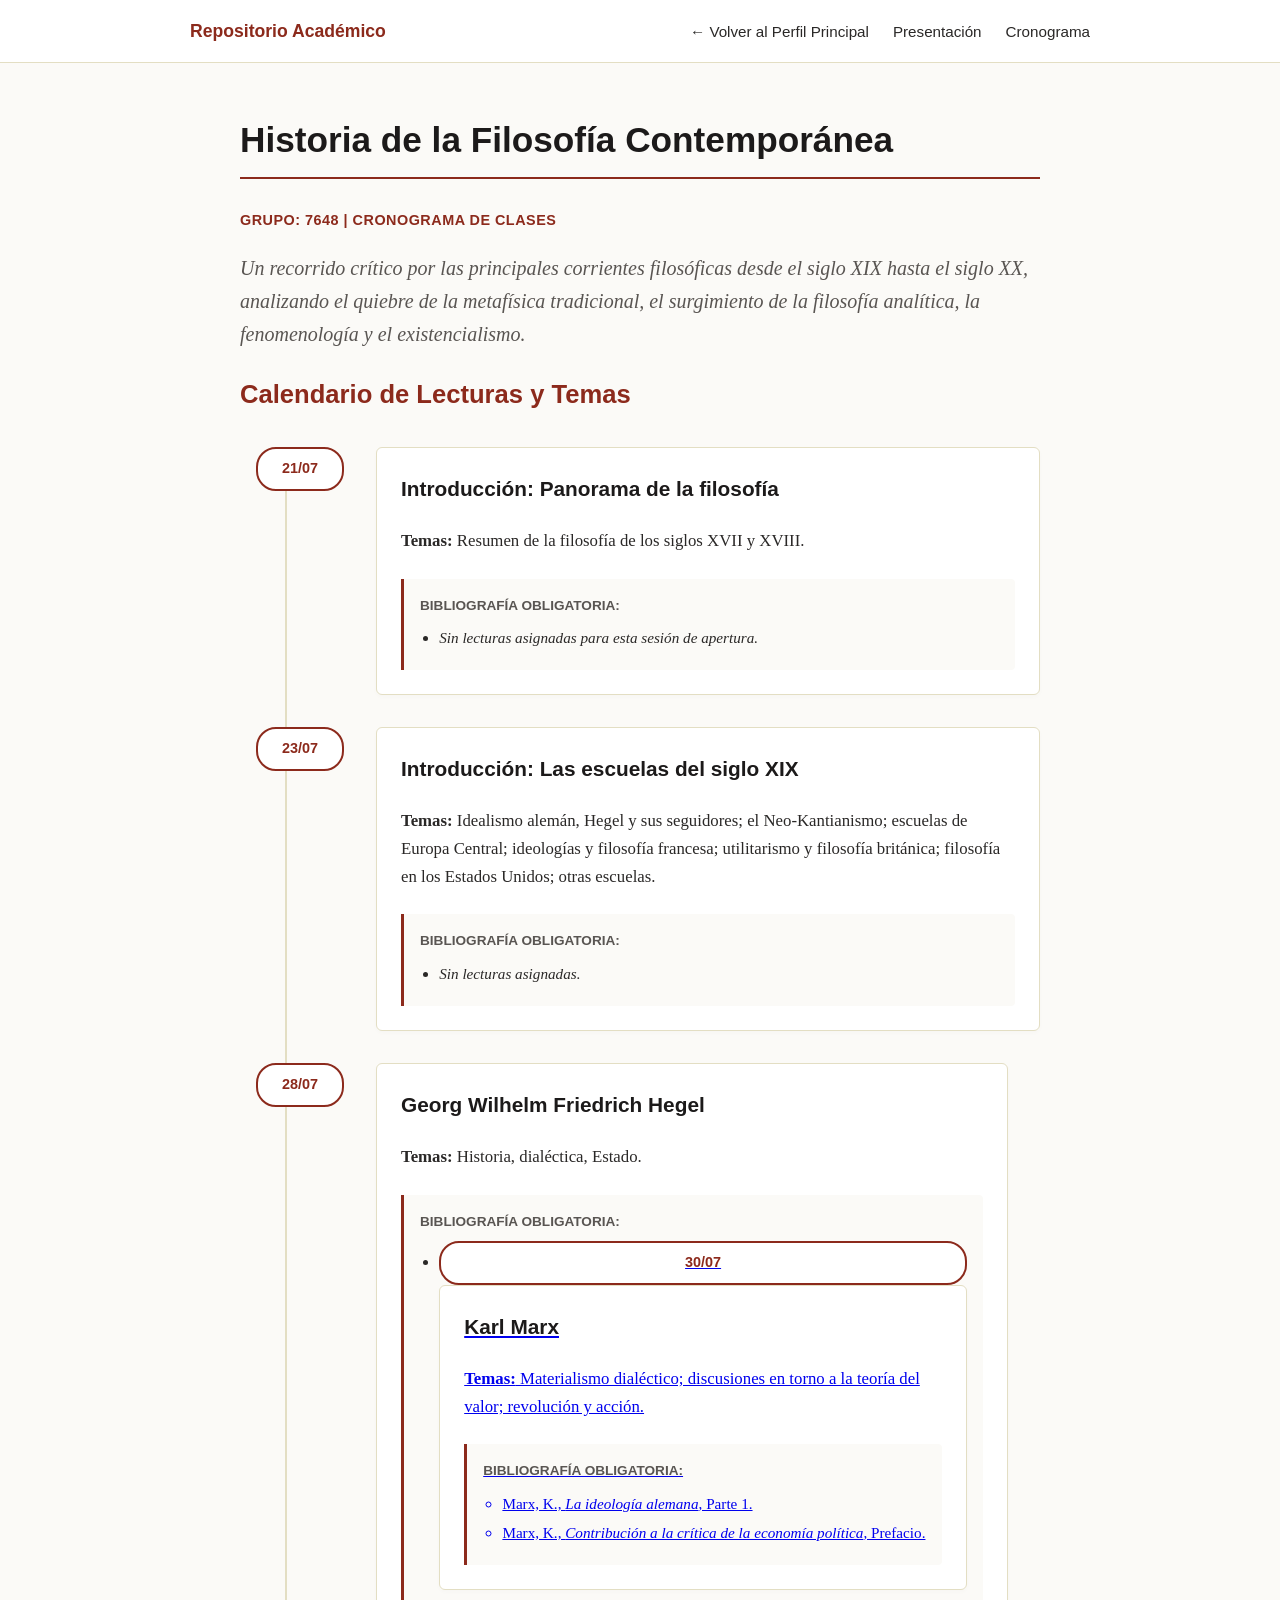
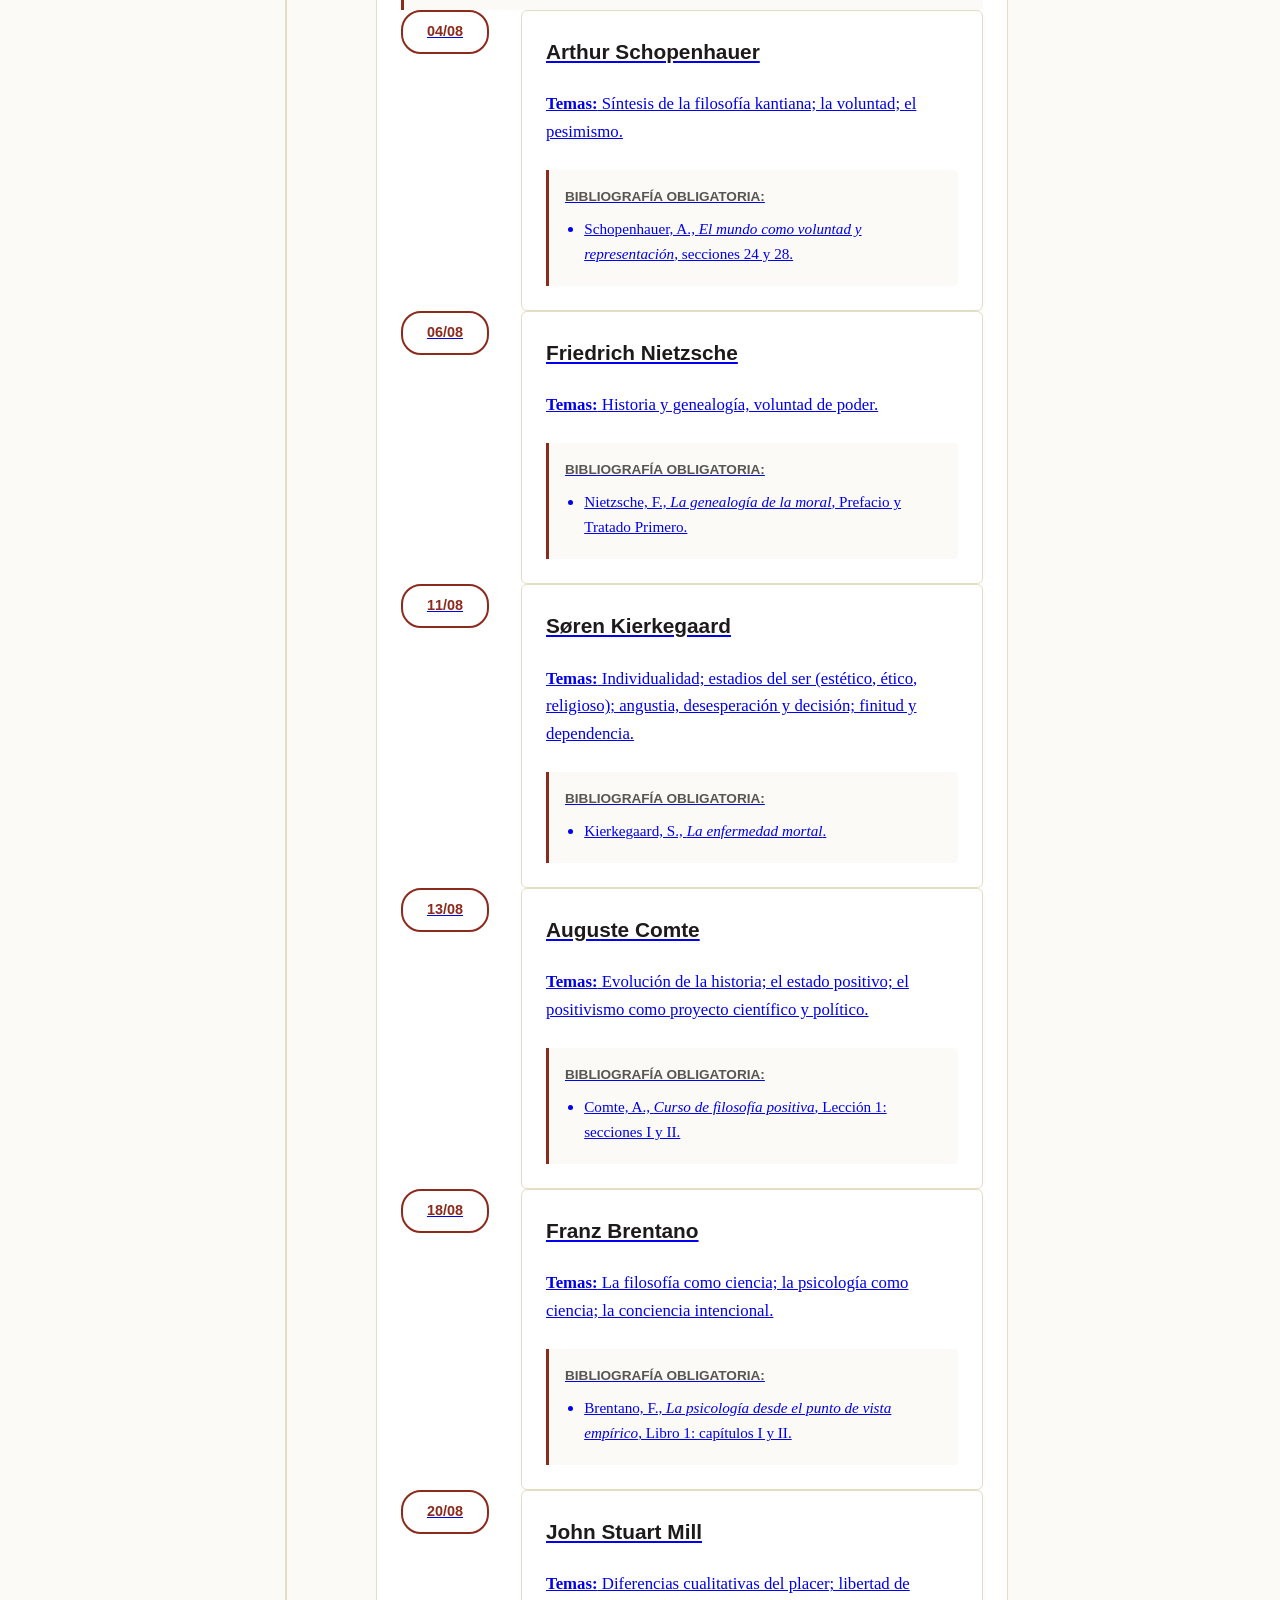
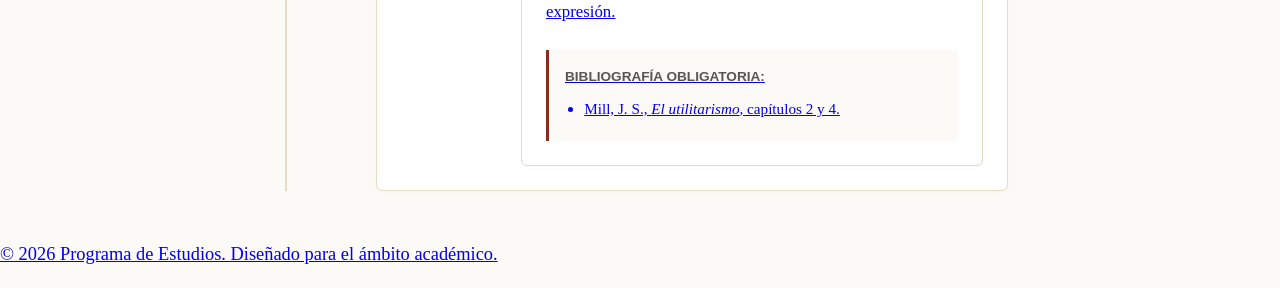
==== HFC/HFC.html @ 8bc00767 "Fix spacing in bibliography link for Hegel" ====
<!DOCTYPE html>
<html lang="es">
<head>
    <meta charset="UTF-8">
    <!-- Asegura que el diseño se adapte perfectamente a pantallas móviles y tablets -->
    <meta name="viewport" content="width=device-width, initial-scale=1.0">
    <title>Plan de Estudios: Historia de la Filosofía Contemporánea</title>
    <!-- Vinculación con nuestra hoja de estilos externa -->
    <link rel="stylesheet" href="styleHFC.css">
</head>
<body>

    <!-- Encabezado global y navegación del sitio -->
    <header>
        <nav aria-label="Navegación del Programa">
            <div class="nav-brand">Repositorio Académico</div>
            <ul class="nav-links">
                <li><a href="index.html">← Volver al Perfil Principal</a></li>
                <li><a href="#presentacion">Presentación</a></li>
                <li><a href="#cronograma">Cronograma</a></li>
            </ul>
        </nav>
    </header>

    <!-- Contenedor Principal de la Página -->
    <main>
        
        <!-- Sección de Presentación del Curso -->
        <section id="presentacion" aria-labelledby="titulo-curso">
            <h1 id="titulo-curso">Historia de la Filosofía Contemporánea</h1>
            <p class="course-code">Grupo: 7648 | Cronograma de Clases</p>
            <p class="course-description">
                Un recorrido crítico por las principales corrientes filosóficas desde el siglo XIX hasta el siglo XX, analizando el quiebre de la metafísica tradicional, el surgimiento de la filosofía analítica, la fenomenología y el existencialismo.
            </p>
        </section>

        <!-- Cronograma del Semestre con la Línea de Tiempo -->
        <section id="cronograma" aria-labelledby="titulo-cronograma">
            <h2 id="titulo-cronograma">Calendario de Lecturas y Temas</h2>
            
            <div class="syllabus-timeline">
                
                <!-- Sesión 1: 21/07 -->
                <div class="timeline-week-card">
                    <!-- 2.1) Fecha del archivo de Excel reemplazando "Week X" -->
                    <div class="week-marker">21/07</div>
                    <div class="week-content">
                        <!-- 2.2) Autores/Sesión en la cabecera de la tarjeta -->
                        <h3>Introducción: Panorama de la filosofía</h3>
                        
                        <!-- 2.3) Temas en la descripción del objetivo -->
                        <p class="week-objective">
                            <strong>Temas:</strong> Resumen de la filosofía de los siglos XVII y XVIII.
                        </p>
                        
                        <!-- 2.4) Bibliografía asociada -->
                        <div class="bibliography-box">
                            <h4>Bibliografía Obligatoria:</h4>
                            <ul>
                                <li><em>Sin lecturas asignadas para esta sesión de apertura.</em></li>
                            </ul>
                        </div>
                    </div>
                </div>

                <!-- Sesión 2: 23/07 -->
                <div class="timeline-week-card">
                    <div class="week-marker">23/07</div>
                    <div class="week-content">
                        <h3>Introducción: Las escuelas del siglo XIX</h3>
                        <p class="week-objective">
                            <strong>Temas:</strong> Idealismo alemán, Hegel y sus seguidores; el Neo-Kantianismo; escuelas de Europa Central; ideologías y filosofía francesa; utilitarismo y filosofía británica; filosofía en los Estados Unidos; otras escuelas.
                        </p>
                        <div class="bibliography-box">
                            <h4>Bibliografía Obligatoria:</h4>
                            <ul>
                                <li><em>Sin lecturas asignadas.</em></li>
                            </ul>
                        </div>
                    </div>
                </div>

                <!-- Sesión 3: 28/07 -->
                <div class="timeline-week-card">
                    <div class="week-marker">28/07</div>
                    <div class="week-content">
                        <h3>Georg Wilhelm Friedrich Hegel</h3>
                        <p class="week-objective">
                            <strong>Temas:</strong> Historia, dialéctica, Estado.
                        </p>
                        <div class="bibliography-box">
                            <h4>Bibliografía Obligatoria:</h4>
                            <ul>
                                <li><a href= "Hegel.pdf download> Hegel, G. W. F., <em>Principios de la filosofía del derecho</em>, párrafos 341-360.</a></li>
                            </ul>
                        </div>
                    </div>
                </div>

                <!-- Sesión 4: 30/07 -->
                <div class="timeline-week-card">
                    <div class="week-marker">30/07</div>
                    <div class="week-content">
                        <h3>Karl Marx</h3>
                        <p class="week-objective">
                            <strong>Temas:</strong> Materialismo dialéctico; discusiones en torno a la teoría del valor; revolución y acción.
                        </p>
                        <div class="bibliography-box">
                            <h4>Bibliografía Obligatoria:</h4>
                            <ul>
                                <li>Marx, K., <em>La ideología alemana</em>, Parte 1.</li>
                                <li>Marx, K., <em>Contribución a la crítica de la economía política</em>, Prefacio.</li>
                            </ul>
                        </div>
                    </div>
                </div>

                <!-- Sesión 5: 04/08 -->
                <div class="timeline-week-card">
                    <div class="week-marker">04/08</div>
                    <div class="week-content">
                        <h3>Arthur Schopenhauer</h3>
                        <p class="week-objective">
                            <strong>Temas:</strong> Síntesis de la filosofía kantiana; la voluntad; el pesimismo.
                        </p>
                        <div class="bibliography-box">
                            <h4>Bibliografía Obligatoria:</h4>
                            <ul>
                                <li>Schopenhauer, A., <em>El mundo como voluntad y representación</em>, secciones 24 y 28.</li>
                            </ul>
                        </div>
                    </div>
                </div>

                <!-- Sesión 6: 06/08 -->
                <div class="timeline-week-card">
                    <div class="week-marker">06/08</div>
                    <div class="week-content">
                        <h3>Friedrich Nietzsche</h3>
                        <p class="week-objective">
                            <strong>Temas:</strong> Historia y genealogía, voluntad de poder.
                        </p>
                        <div class="bibliography-box">
                            <h4>Bibliografía Obligatoria:</h4>
                            <ul>
                                <li>Nietzsche, F., <em>La genealogía de la moral</em>, Prefacio y Tratado Primero.</li>
                            </ul>
                        </div>
                    </div>
                </div>

                <!-- Sesión 7: 11/08 -->
                <div class="timeline-week-card">
                    <div class="week-marker">11/08</div>
                    <div class="week-content">
                        <h3>Søren Kierkegaard</h3>
                        <p class="week-objective">
                            <strong>Temas:</strong> Individualidad; estadios del ser (estético, ético, religioso); angustia, desesperación y decisión; finitud y dependencia.
                        </p>
                        <div class="bibliography-box">
                            <h4>Bibliografía Obligatoria:</h4>
                            <ul>
                                <li>Kierkegaard, S., <em>La enfermedad mortal</em>.</li>
                            </ul>
                        </div>
                    </div>
                </div>

                <!-- Sesión 8: 13/08 -->
                <div class="timeline-week-card">
                    <div class="week-marker">13/08</div>
                    <div class="week-content">
                        <h3>Auguste Comte</h3>
                        <p class="week-objective">
                            <strong>Temas:</strong> Evolución de la historia; el estado positivo; el positivismo como proyecto científico y político.
                        </p>
                        <div class="bibliography-box">
                            <h4>Bibliografía Obligatoria:</h4>
                            <ul>
                                <li>Comte, A., <em>Curso de filosofía positiva</em>, Lección 1: secciones I y II.</li>
                            </ul>
                        </div>
                    </div>
                </div>

                <!-- Sesión 9: 18/08 -->
                <div class="timeline-week-card">
                    <div class="week-marker">18/08</div>
                    <div class="week-content">
                        <h3>Franz Brentano</h3>
                        <p class="week-objective">
                            <strong>Temas:</strong> La filosofía como ciencia; la psicología como ciencia; la conciencia intencional.
                        </p>
                        <div class="bibliography-box">
                            <h4>Bibliografía Obligatoria:</h4>
                            <ul>
                                <li>Brentano, F., <em>La psicología desde el punto de vista empírico</em>, Libro 1: capítulos I y II.</li>
                            </ul>
                        </div>
                    </div>
                </div>

                <!-- Sesión 10: 20/08 -->
                <div class="timeline-week-card">
                    <div class="week-marker">20/08</div>
                    <div class="week-content">
                        <h3>John Stuart Mill</h3>
                        <p class="week-objective">
                            <strong>Temas:</strong> Diferencias cualitativas del placer; libertad de expresión.
                        </p>
                        <div class="bibliography-box">
                            <h4>Bibliografía Obligatoria:</h4>
                            <ul>
                                <li>Mill, J. S., <em>El utilitarismo</em>, capítulos 2 y 4.</li>
                            </ul>
                        </div>
                    </div>
                </div>

            </div>
        </section>
    </main>

    <!-- Pie de página con propiedad intelectual -->
    <footer>
        <p>&copy; 2026 Programa de Estudios. Diseñado para el ámbito académico.</p>
    </footer>

</body>
</html>
---- HFC/styleHFC.css ----
/* ==========================================================================
   1. Variables Globales y Diseño de Lectura
   ========================================================================== */
:root {
    --font-serif: 'Crimson Text', 'Georgia', serif; /* Ideal para prosa académica */
    --font-sans: 'Inter', 'Helvetica Neue', sans-serif; /* Para menús e interfaces */
    --color-fondo: #fbfaf7;      /* Crema suave que reduce el cansancio ocular */
    --color-texto: #2a2827;      /* Carbón oscuro con excelente legibilidad */
    --color-acento: #8c2a1c;     /* Rojo académico para títulos y fechas */
    --color-borde: #e3dec3;      /* Tono pergamino para separar bloques */
    --color-bloque: #ffffff;     /* Blanco puro para tarjetas individuales */
    --line-height: 1.65;
}

body {
    background-color: var(--color-fondo);
    color: var(--color-texto);
    font-family: var(--font-serif);
    font-size: 1.15rem;
    line-height: var(--line-height);
    margin: 0;
    padding: 0;
}

/* ==========================================================================
   2. Sistema de Navegación Estructural
   ========================================================================== */
header {
    background-color: #ffffff;
    border-bottom: 1px solid var(--color-borde);
    position: sticky;
    top: 0;
    z-index: 100;
}

nav {
    display: flex;
    justify-content: space-between;
    align-items: center;
    max-width: 900px;
    margin: 0 auto;
    padding: 1rem 2rem;
    font-family: var(--font-sans);
}

.nav-brand {
    font-weight: 700;
    color: var(--color-acento);
    font-size: 1.1rem;
}

.nav-links {
    display: flex;
    list-style: none;
    margin: 0;
    padding: 0;
    gap: 1.5rem;
}

.nav-links a {
    color: var(--color-texto);
    text-decoration: none;
    font-size: 0.95rem;
}

.nav-links a:hover {
    color: var(--color-acento);
}

/* ==========================================================================
   3. Estructuración del Contenido Escrito
   ========================================================================== */
main {
    max-width: 800px; /* Limita el ancho para que la lectura sea cómoda */
    margin: 3rem auto;
    padding: 0 2rem;
}

h1, h2, h3, h4 {
    font-family: var(--font-sans);
    color: #1c1a1a;
}

h1 { font-size: 2.2rem; border-bottom: 2px solid var(--color-acento); padding-bottom: 0.5rem; }
h2 { font-size: 1.6rem; color: var(--color-acento); margin-bottom: 2rem; }

.course-code {
    font-family: var(--font-sans);
    font-size: 0.9rem;
    color: var(--color-acento);
    text-transform: uppercase;
    font-weight: bold;
    letter-spacing: 0.5px;
}

.course-description {
    font-size: 1.25rem;
    font-style: italic;
    color: #595552;
}

/* ==========================================================================
   4. La Línea de Tiempo (Timeline)
   ========================================================================== */
.syllabus-timeline {
    display: flex;
    flex-direction: column;
    gap: 2rem;
    position: relative;
    padding-left: 1rem;
}

/* Línea vertical decorativa de fondo */
.syllabus-timeline::before {
    content: '';
    position: absolute;
    left: 45px;
    top: 0;
    bottom: 0;
    width: 2px;
    background-color: var(--color-borde);
    z-index: 1;
}

/* Tarjeta individual de sesión */
.timeline-week-card {
    display: flex;
    gap: 2rem;
    position: relative;
    z-index: 2;
}

/* Marcador visual con la Fecha (2.1) */
.week-marker {
    font-family: var(--font-sans);
    font-size: 0.9rem;
    font-weight: 700;
    background-color: #ffffff;
    color: var(--color-acento);
    border: 2px solid var(--color-acento);
    border-radius: 20px;
    padding: 0.5rem 0.75rem;
    min-width: 60px;
    text-align: center;
    height: fit-content;
}

/* Bloque contenedor del contenido principal (2.2 y 2.3) */
.week-content {
    background-color: var(--color-bloque);
    border: 1px solid var(--color-borde);
    border-radius: 6px;
    padding: 1.5rem;
    flex-grow: 1;
    box-shadow: 0 2px 5px rgba(0,0,0,0.02);
}

.week-content h3 {
    margin-top: 0;
    font-size: 1.3rem;
}

.week-objective {
    font-size: 1.05rem;
    margin-bottom: 1.5rem;
}

/* Caja contenedora de la Bibliografía (2.4) */
.bibliography-box {
    background-color: var(--color-fondo);
    border-left: 3px solid var(--color-acento);
    padding: 1rem;
    border-radius: 0 4px 4px 0;
}

.bibliography-box h4 {
    font-size: 0.85rem;
    text-transform: uppercase;
    margin: 0 0 0.5rem 0;
    color: #595552;
}

.bibliography-box ul {
    margin: 0;
    padding-left: 1.2rem;
    font-size: 0.95rem;
}

.bibliography-box li {
    margin-bottom: 0.25rem;
}

/* ==========================================================================
   5. Optimización para Móviles
   ========================================================================== */
@media (max-width: 600px) {
    .syllabus-timeline::before {
        display: none; /* Elimina la línea vertical en pantallas pequeñas para evitar amontonamiento */
    }
    .timeline-week-card {
        flex-direction: column;
        gap: 0.5rem;
    }
    .week-marker {
        align-self: flex-start;
    }
}
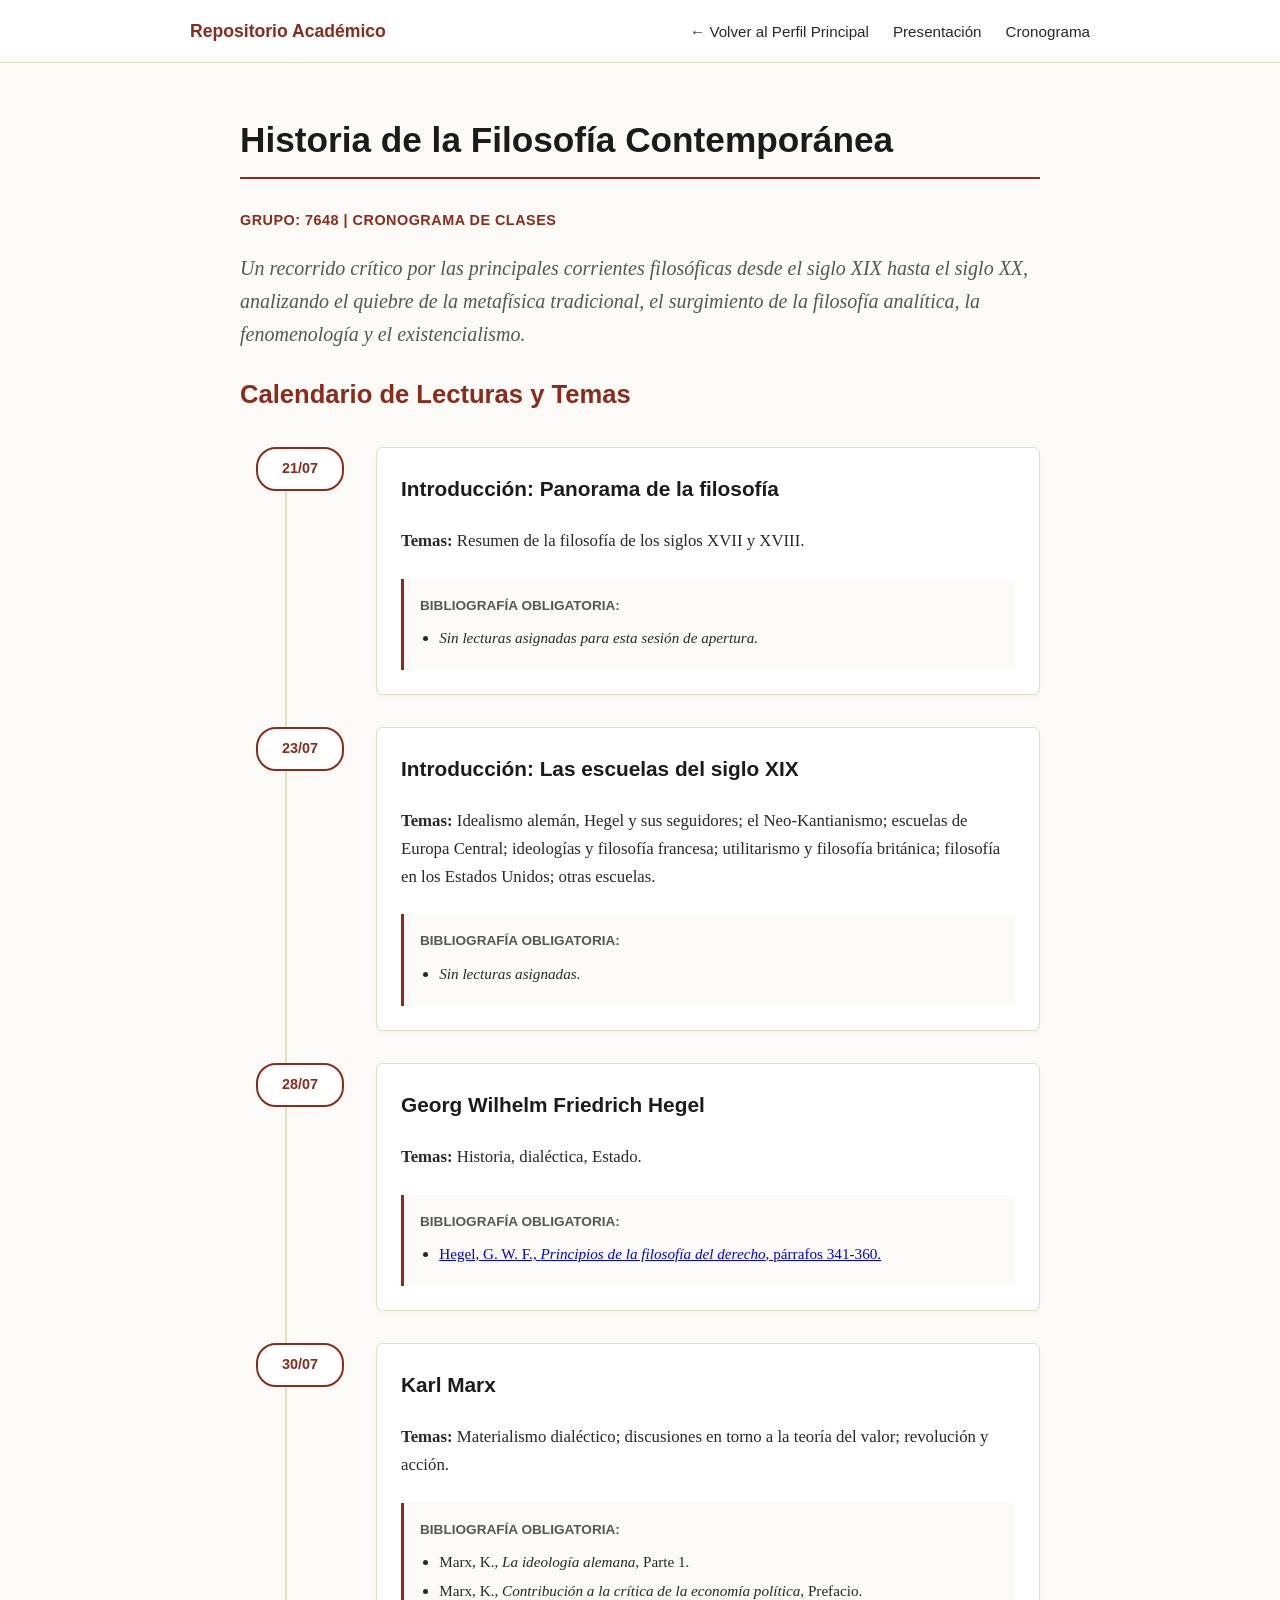
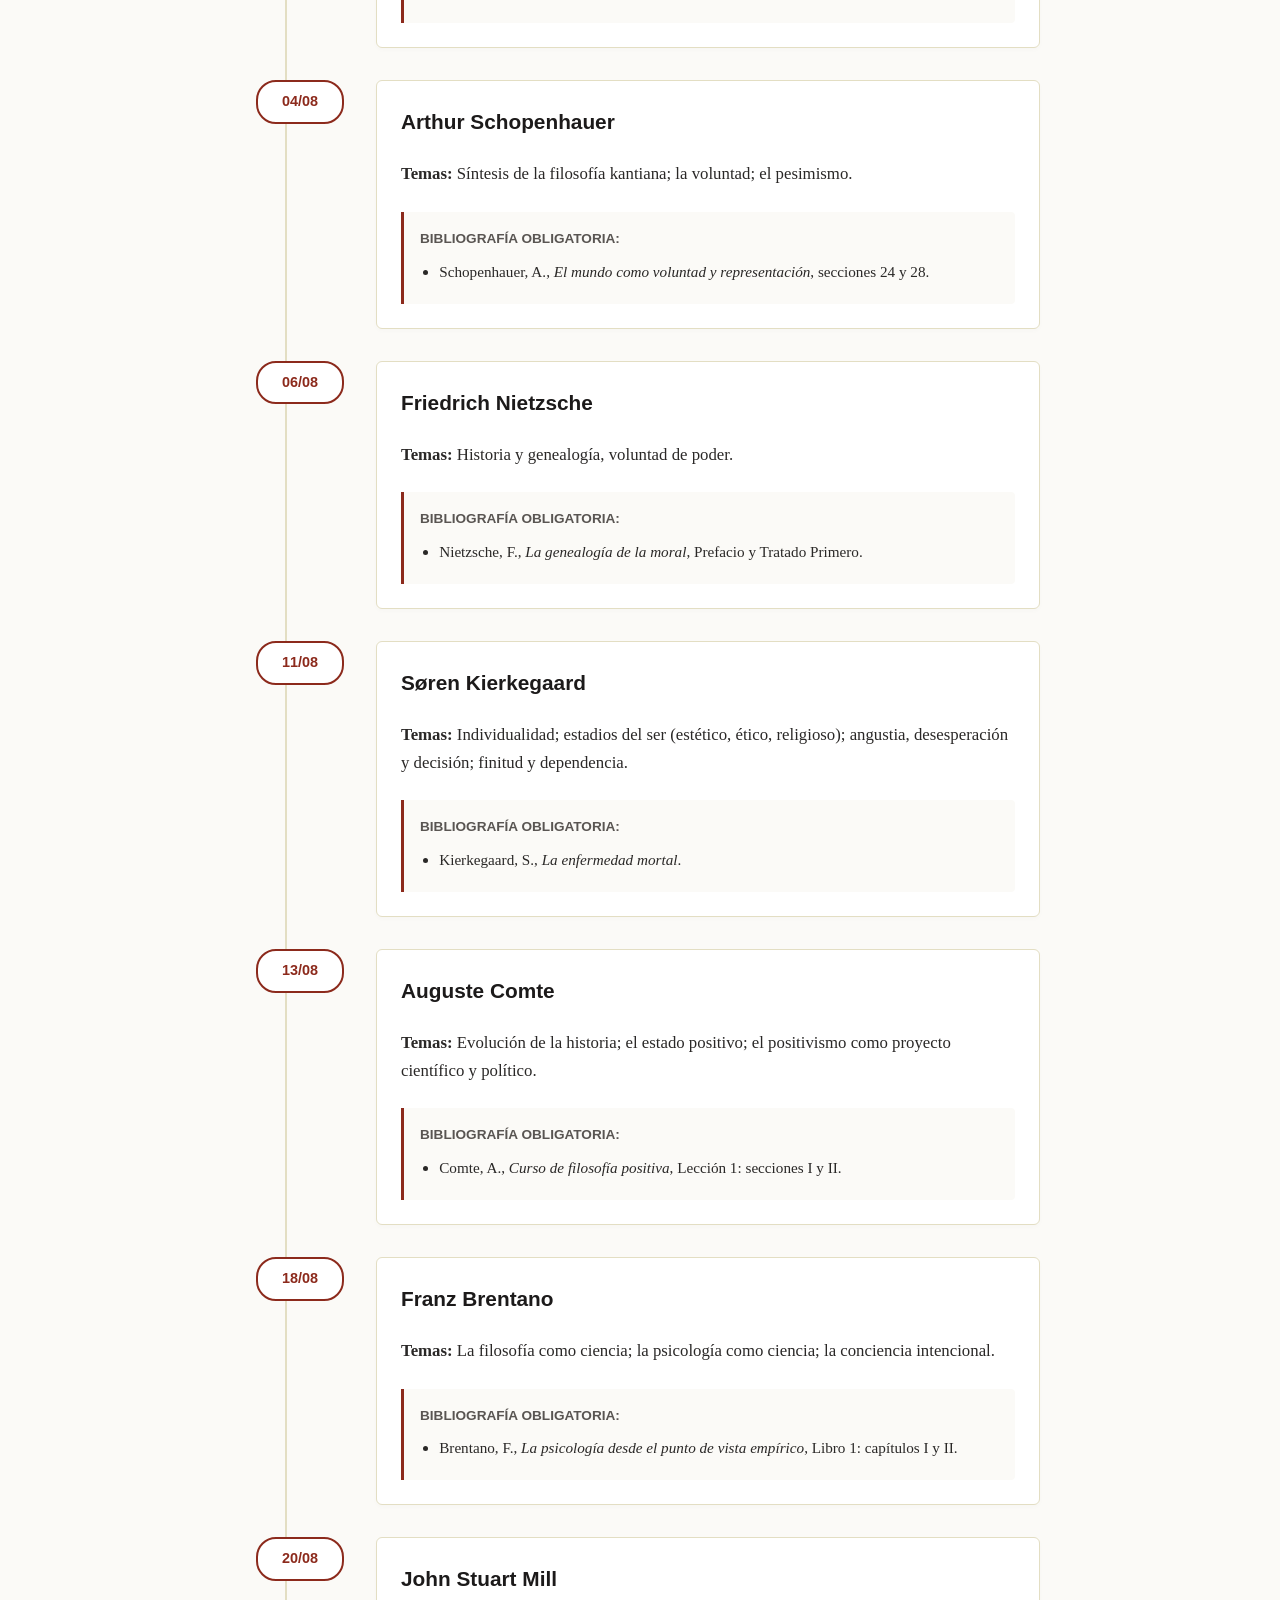
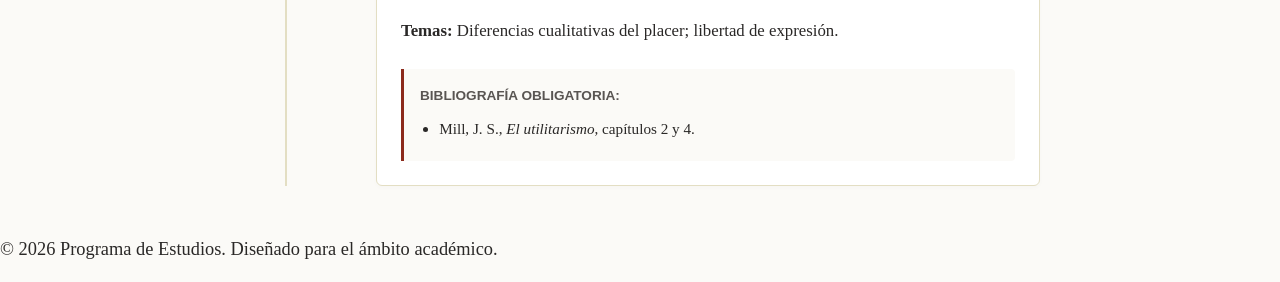
==== commit 938b225a: "Fix link formatting in bibliography section" ====
--- a/HFC/HFC.html
+++ b/HFC/HFC.html
@@ -90,8 +90,8 @@
                         </p>
                         <div class="bibliography-box">
                             <h4>Bibliografía Obligatoria:</h4>
-                            <ul>
-                                <li><a href= "Hegel.pdf download> Hegel, G. W. F., <em>Principios de la filosofía del derecho</em>, párrafos 341-360.</a></li>
+                            <ul> 
+                                <li><a href= "Hegel.pdf" download> Hegel, G. W. F., <em>Principios de la filosofía del derecho</em>, párrafos 341-360.</a></li>
                             </ul>
                         </div>
                     </div>
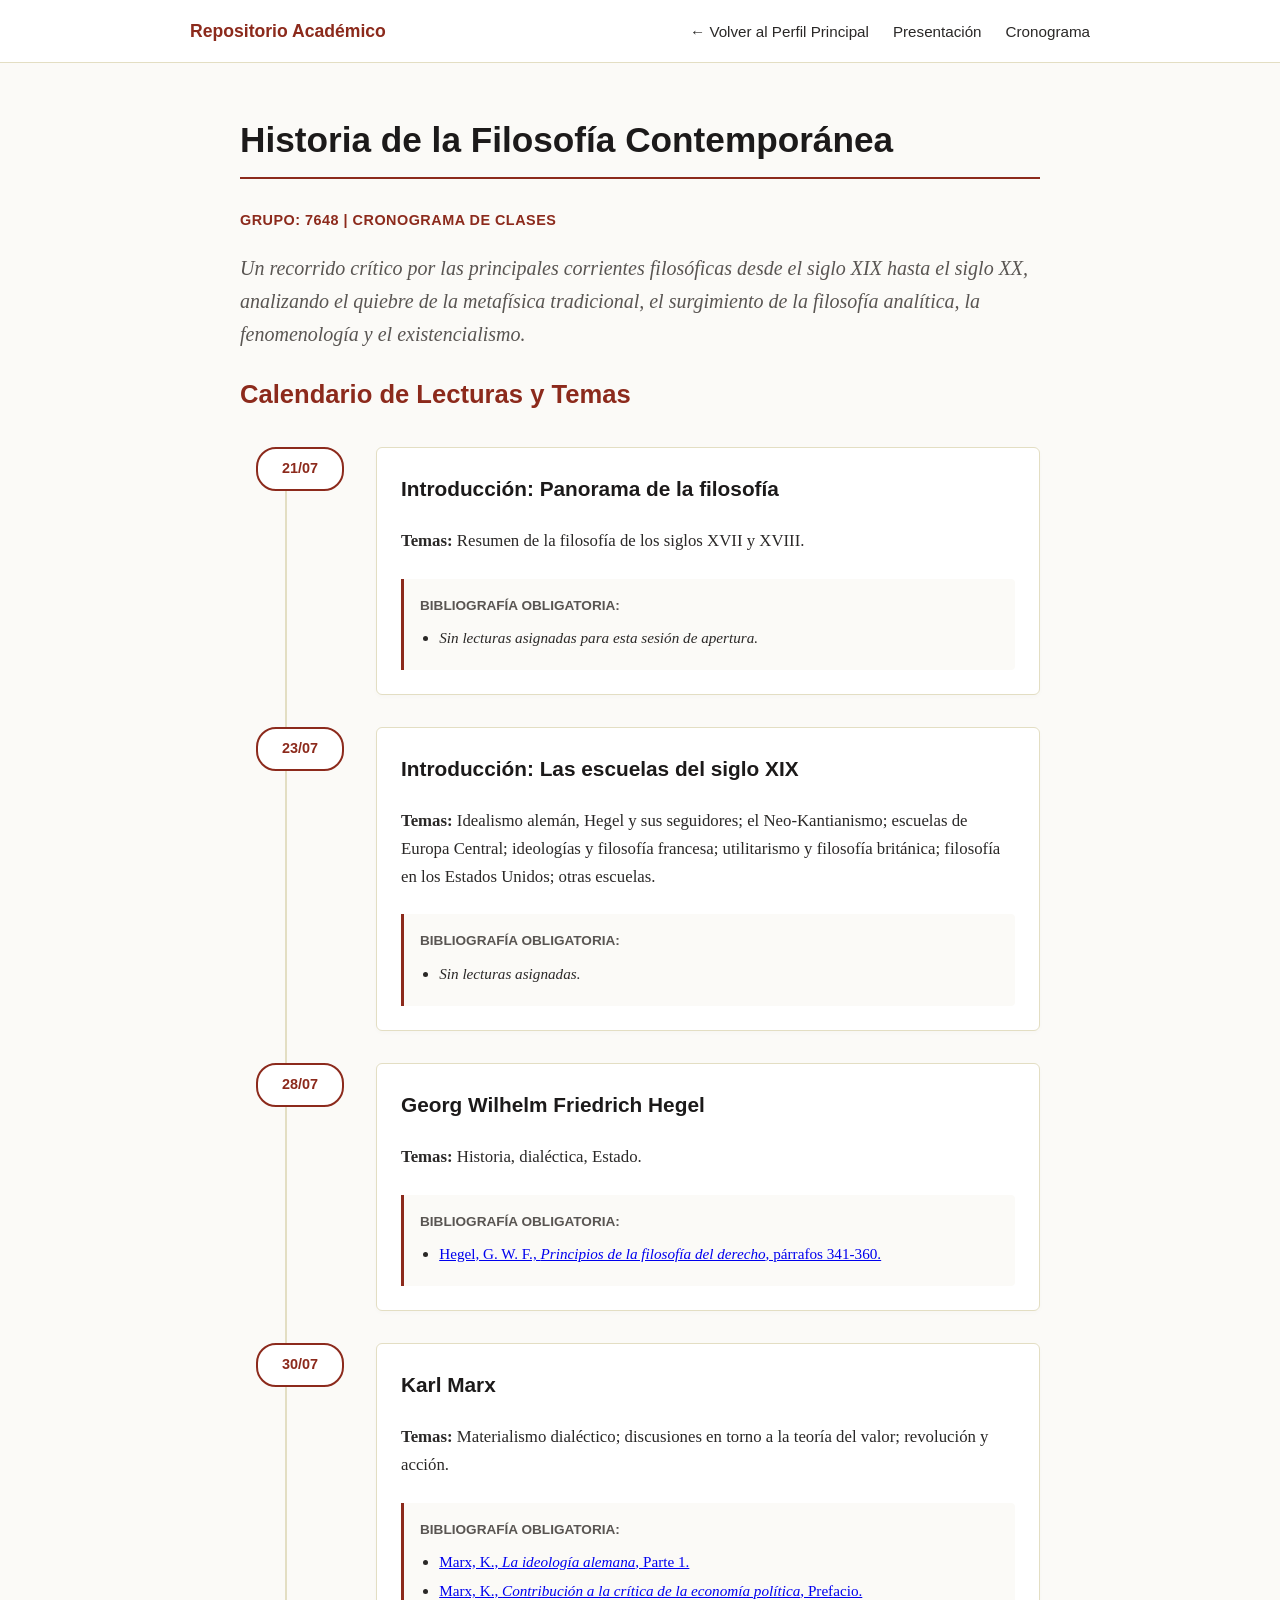
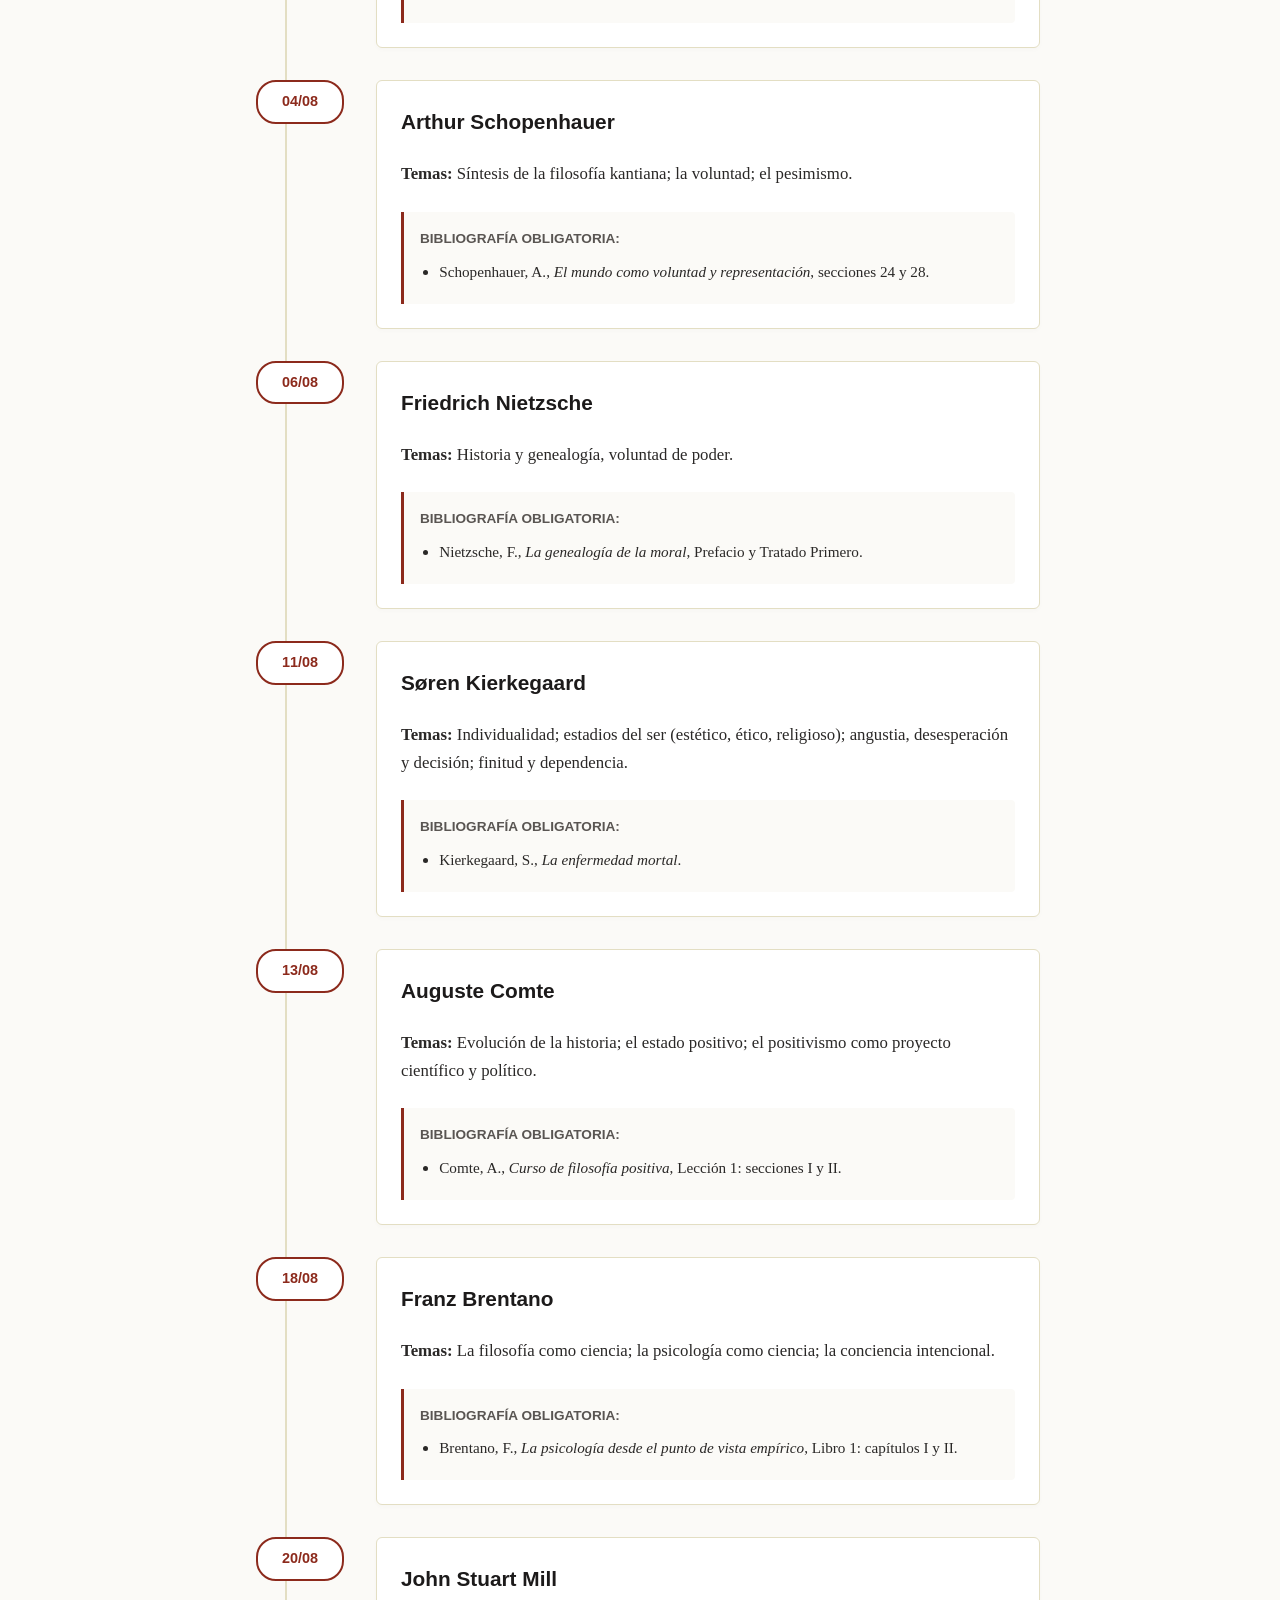
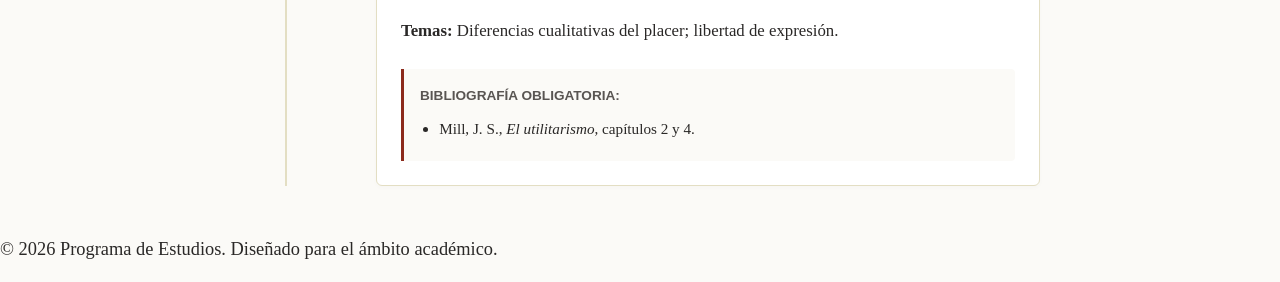
==== commit 858fd6ef: "Add links to bibliography entries in HFC.html" ====
--- a/HFC/HFC.html
+++ b/HFC/HFC.html
@@ -108,8 +108,8 @@
                         <div class="bibliography-box">
                             <h4>Bibliografía Obligatoria:</h4>
                             <ul>
-                                <li>Marx, K., <em>La ideología alemana</em>, Parte 1.</li>
-                                <li>Marx, K., <em>Contribución a la crítica de la economía política</em>, Prefacio.</li>
+                                <li><a href = "https://www.marxists.org/espanol/m-e/1846/ideoalemana/feuerbach/1.htm"> Marx, K., <em>La ideología alemana</em>, Parte 1.</a></li>
+                                <li><a href= "https://www.marxists.org/espanol/m-e/1850s/criteconpol.htm">Marx, K., <em>Contribución a la crítica de la economía política</em>, Prefacio.</a></li>
                             </ul>
                         </div>
                     </div>
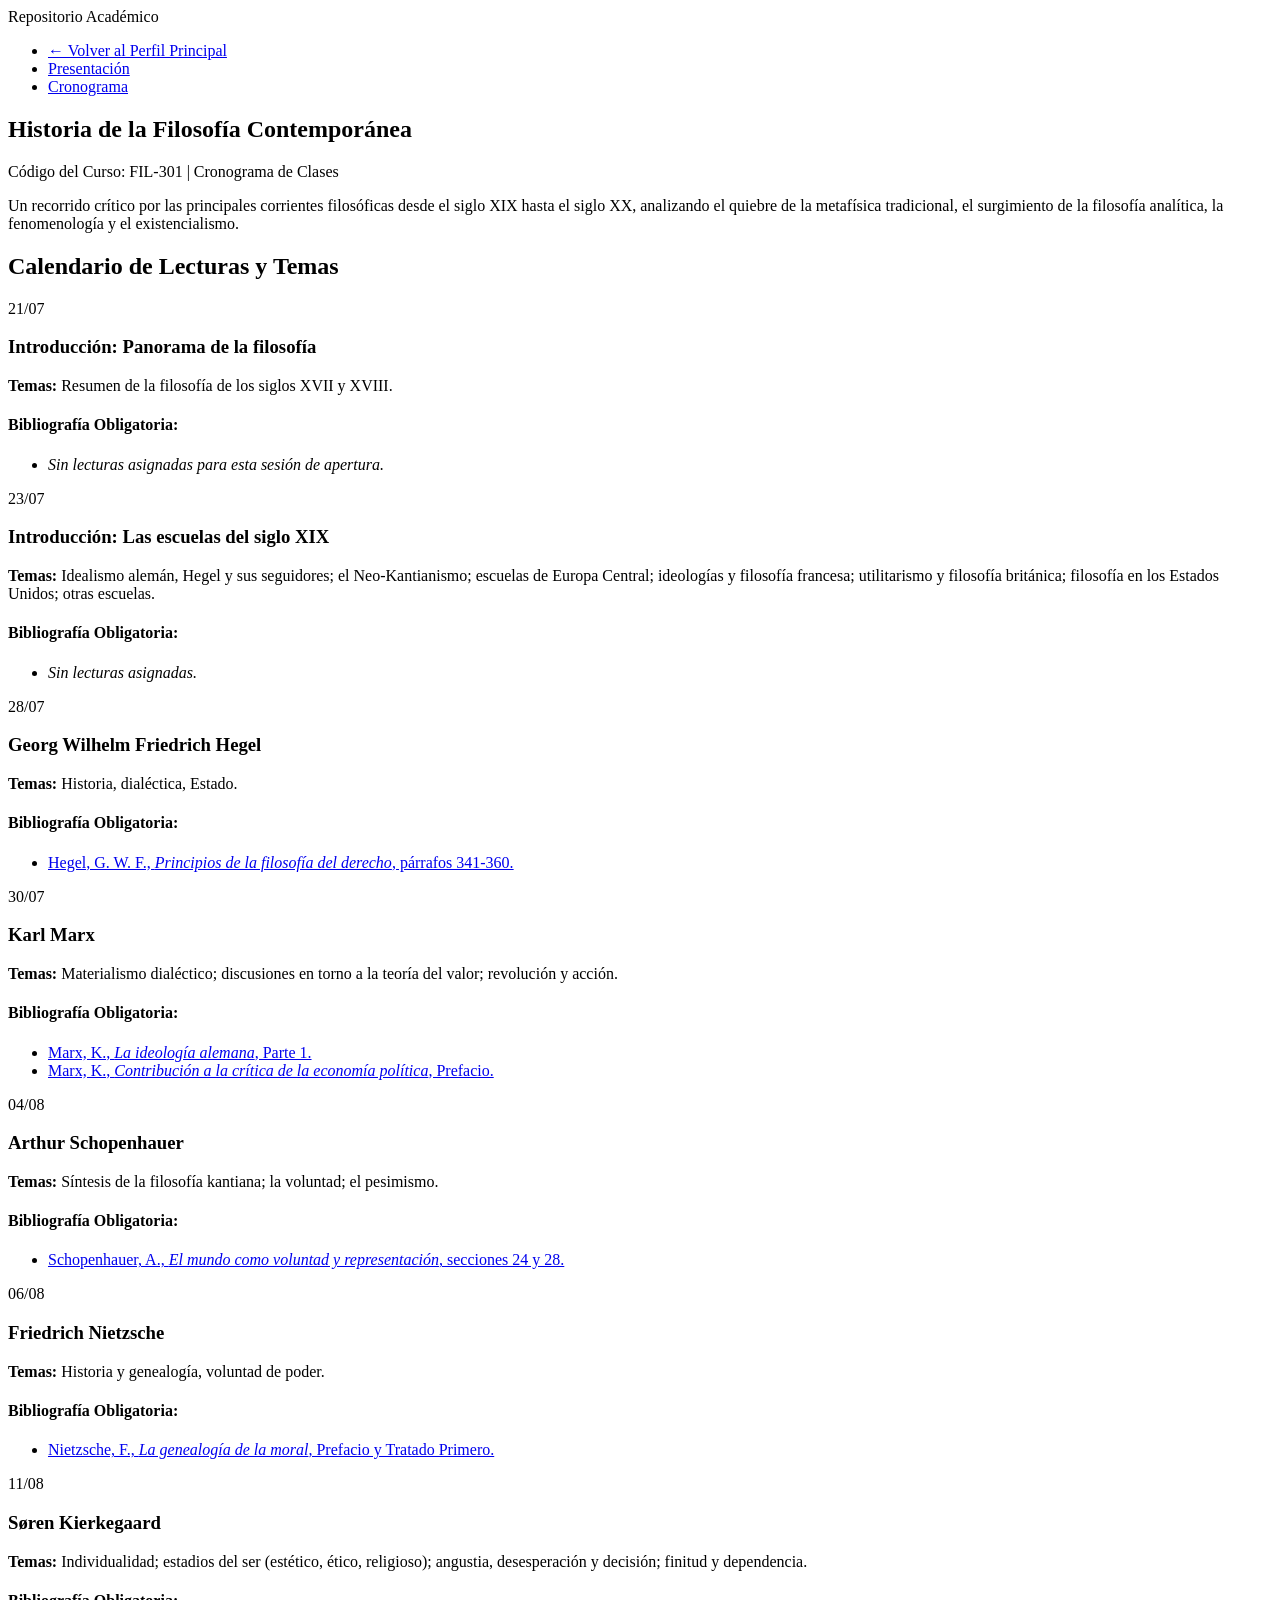
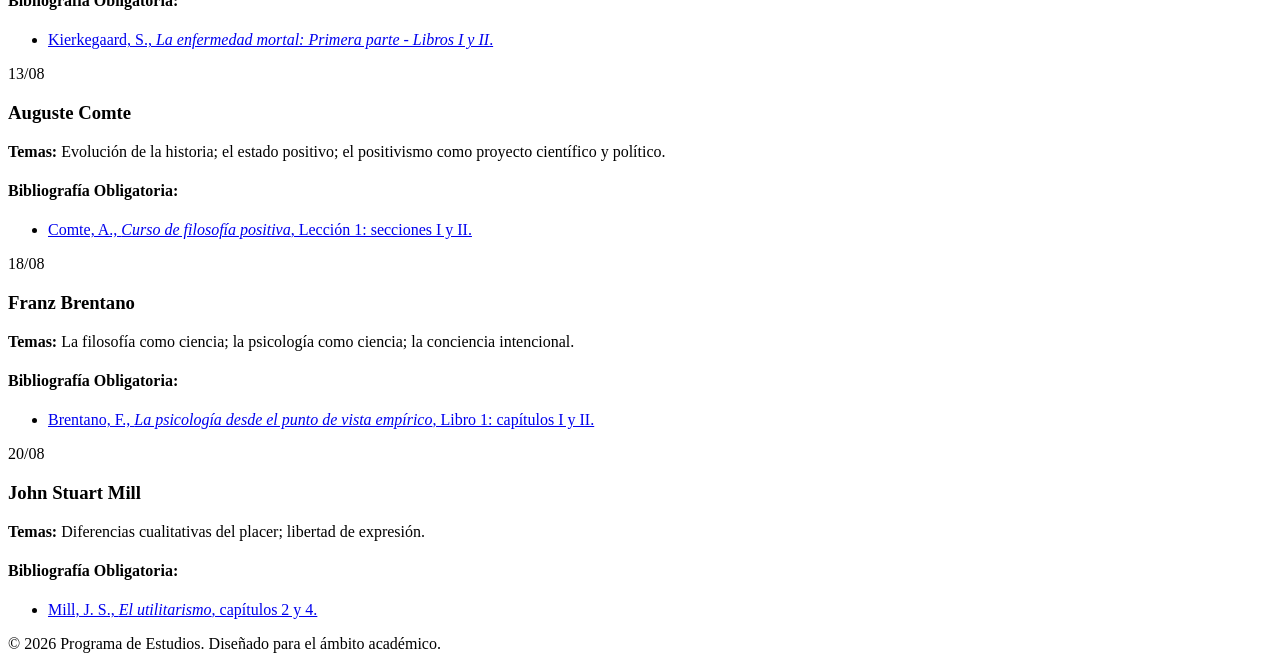
==== commit eb39cab1: "Add files via upload" ====
--- a/HFC/HFC.html
+++ b/HFC/HFC.html
@@ -4,9 +4,9 @@
     <meta charset="UTF-8">
     <!-- Asegura que el diseño se adapte perfectamente a pantallas móviles y tablets -->
     <meta name="viewport" content="width=device-width, initial-scale=1.0">
-    <title>Plan de Estudios: Historia de la Filosofía Contemporánea</title>
+    <title>Programa de Estudios: Historia de la Filosofía Contemporánea</title>
     <!-- Vinculación con nuestra hoja de estilos externa -->
-    <link rel="stylesheet" href="styleHFC.css">
+    <link rel="stylesheet" href="style.css">
 </head>
 <body>
 
@@ -28,7 +28,7 @@
         <!-- Sección de Presentación del Curso -->
         <section id="presentacion" aria-labelledby="titulo-curso">
             <h1 id="titulo-curso">Historia de la Filosofía Contemporánea</h1>
-            <p class="course-code">Grupo: 7648 | Cronograma de Clases</p>
+            <p class="course-code">Código del Curso: FIL-301 | Cronograma de Clases</p>
             <p class="course-description">
                 Un recorrido crítico por las principales corrientes filosóficas desde el siglo XIX hasta el siglo XX, analizando el quiebre de la metafísica tradicional, el surgimiento de la filosofía analítica, la fenomenología y el existencialismo.
             </p>
@@ -42,18 +42,12 @@
                 
                 <!-- Sesión 1: 21/07 -->
                 <div class="timeline-week-card">
-                    <!-- 2.1) Fecha del archivo de Excel reemplazando "Week X" -->
                     <div class="week-marker">21/07</div>
                     <div class="week-content">
-                        <!-- 2.2) Autores/Sesión en la cabecera de la tarjeta -->
                         <h3>Introducción: Panorama de la filosofía</h3>
-                        
-                        <!-- 2.3) Temas en la descripción del objetivo -->
                         <p class="week-objective">
                             <strong>Temas:</strong> Resumen de la filosofía de los siglos XVII y XVIII.
                         </p>
-                        
-                        <!-- 2.4) Bibliografía asociada -->
                         <div class="bibliography-box">
                             <h4>Bibliografía Obligatoria:</h4>
                             <ul>
@@ -90,8 +84,13 @@
                         </p>
                         <div class="bibliography-box">
                             <h4>Bibliografía Obligatoria:</h4>
-                            <ul> 
-                                <li><a href= "Hegel.pdf" download> Hegel, G. W. F., <em>Principios de la filosofía del derecho</em>, párrafos 341-360.</a></li>
+                            <ul>
+                                <!-- Hyperlink targeting pdfs/Hegel.pdf with download attribute -->
+                                <li>
+                                    <a href="pdfs/Hegel.pdf" class="bib-link" download>
+                                        Hegel, G. W. F., <em>Principios de la filosofía del derecho</em>, párrafos 341-360.
+                                    </a>
+                                </li>
                             </ul>
                         </div>
                     </div>
@@ -108,8 +107,17 @@
                         <div class="bibliography-box">
                             <h4>Bibliografía Obligatoria:</h4>
                             <ul>
-                                <li><a href = "https://www.marxists.org/espanol/m-e/1846/ideoalemana/feuerbach/1.htm"> Marx, K., <em>La ideología alemana</em>, Parte 1.</a></li>
-                                <li><a href= "https://www.marxists.org/espanol/m-e/1850s/criteconpol.htm">Marx, K., <em>Contribución a la crítica de la economía política</em>, Prefacio.</a></li>
+                                <!-- Both works linked to the central Marx.pdf resource -->
+                                <li>
+                                    <a href="https://www.marxists.org/espanol/m-e/1846/ideoalemana/feuerbach/1.htm" class="bib-link" download>
+                                        Marx, K., <em>La ideología alemana</em>, Parte 1.
+                                    </a>
+                                </li>
+                                <li>
+                                    <a href="https://www.marxists.org/espanol/m-e/1850s/criteconpol.htm" class="bib-link" download>
+                                        Marx, K., <em>Contribución a la crítica de la economía política</em>, Prefacio.
+                                    </a>
+                                </li>
                             </ul>
                         </div>
                     </div>
@@ -126,7 +134,11 @@
                         <div class="bibliography-box">
                             <h4>Bibliografía Obligatoria:</h4>
                             <ul>
-                                <li>Schopenhauer, A., <em>El mundo como voluntad y representación</em>, secciones 24 y 28.</li>
+                                <li>
+                                    <a href="pdfs/Schopenhauer.pdf" class="bib-link" download>
+                                        Schopenhauer, A., <em>El mundo como voluntad y representación</em>, secciones 24 y 28.
+                                    </a>
+                                </li>
                             </ul>
                         </div>
                     </div>
@@ -143,7 +155,11 @@
                         <div class="bibliography-box">
                             <h4>Bibliografía Obligatoria:</h4>
                             <ul>
-                                <li>Nietzsche, F., <em>La genealogía de la moral</em>, Prefacio y Tratado Primero.</li>
+                                <li>
+                                    <a href="pdfs/Nietzsche.pdf" class="bib-link" download>
+                                        Nietzsche, F., <em>La genealogía de la moral</em>, Prefacio y Tratado Primero.
+                                    </a>
+                                </li>
                             </ul>
                         </div>
                     </div>
@@ -160,7 +176,11 @@
                         <div class="bibliography-box">
                             <h4>Bibliografía Obligatoria:</h4>
                             <ul>
-                                <li>Kierkegaard, S., <em>La enfermedad mortal</em>.</li>
+                                <li>
+                                    <a href="pdfs/Kierkegaard.pdf" class="bib-link" download>
+                                        Kierkegaard, S., <em>La enfermedad mortal: Primera parte - Libros I y II</em>.
+                                    </a>
+                                </li>
                             </ul>
                         </div>
                     </div>
@@ -177,7 +197,11 @@
                         <div class="bibliography-box">
                             <h4>Bibliografía Obligatoria:</h4>
                             <ul>
-                                <li>Comte, A., <em>Curso de filosofía positiva</em>, Lección 1: secciones I y II.</li>
+                                <li>
+                                    <a href="pdfs/Comte.pdf" class="bib-link" download>
+                                        Comte, A., <em>Curso de filosofía positiva</em>, Lección 1: secciones I y II.
+                                    </a>
+                                </li>
                             </ul>
                         </div>
                     </div>
@@ -194,7 +218,11 @@
                         <div class="bibliography-box">
                             <h4>Bibliografía Obligatoria:</h4>
                             <ul>
-                                <li>Brentano, F., <em>La psicología desde el punto de vista empírico</em>, Libro 1: capítulos I y II.</li>
+                                <li>
+                                    <a href="pdfs/Brentano.pdf" class="bib-link" download>
+                                        Brentano, F., <em>La psicología desde el punto de vista empírico</em>, Libro 1: capítulos I y II.
+                                    </a>
+                                </li>
                             </ul>
                         </div>
                     </div>
@@ -211,7 +239,11 @@
                         <div class="bibliography-box">
                             <h4>Bibliografía Obligatoria:</h4>
                             <ul>
-                                <li>Mill, J. S., <em>El utilitarismo</em>, capítulos 2 y 4.</li>
+                                <li>
+                                    <a href="pdfs/Mill.pdf" class="bib-link" download>
+                                        Mill, J. S., <em>El utilitarismo</em>, capítulos 2 y 4.
+                                    </a>
+                                </li>
                             </ul>
                         </div>
                     </div>
@@ -227,4 +259,4 @@
     </footer>
 
 </body>
-</html>
+</html>
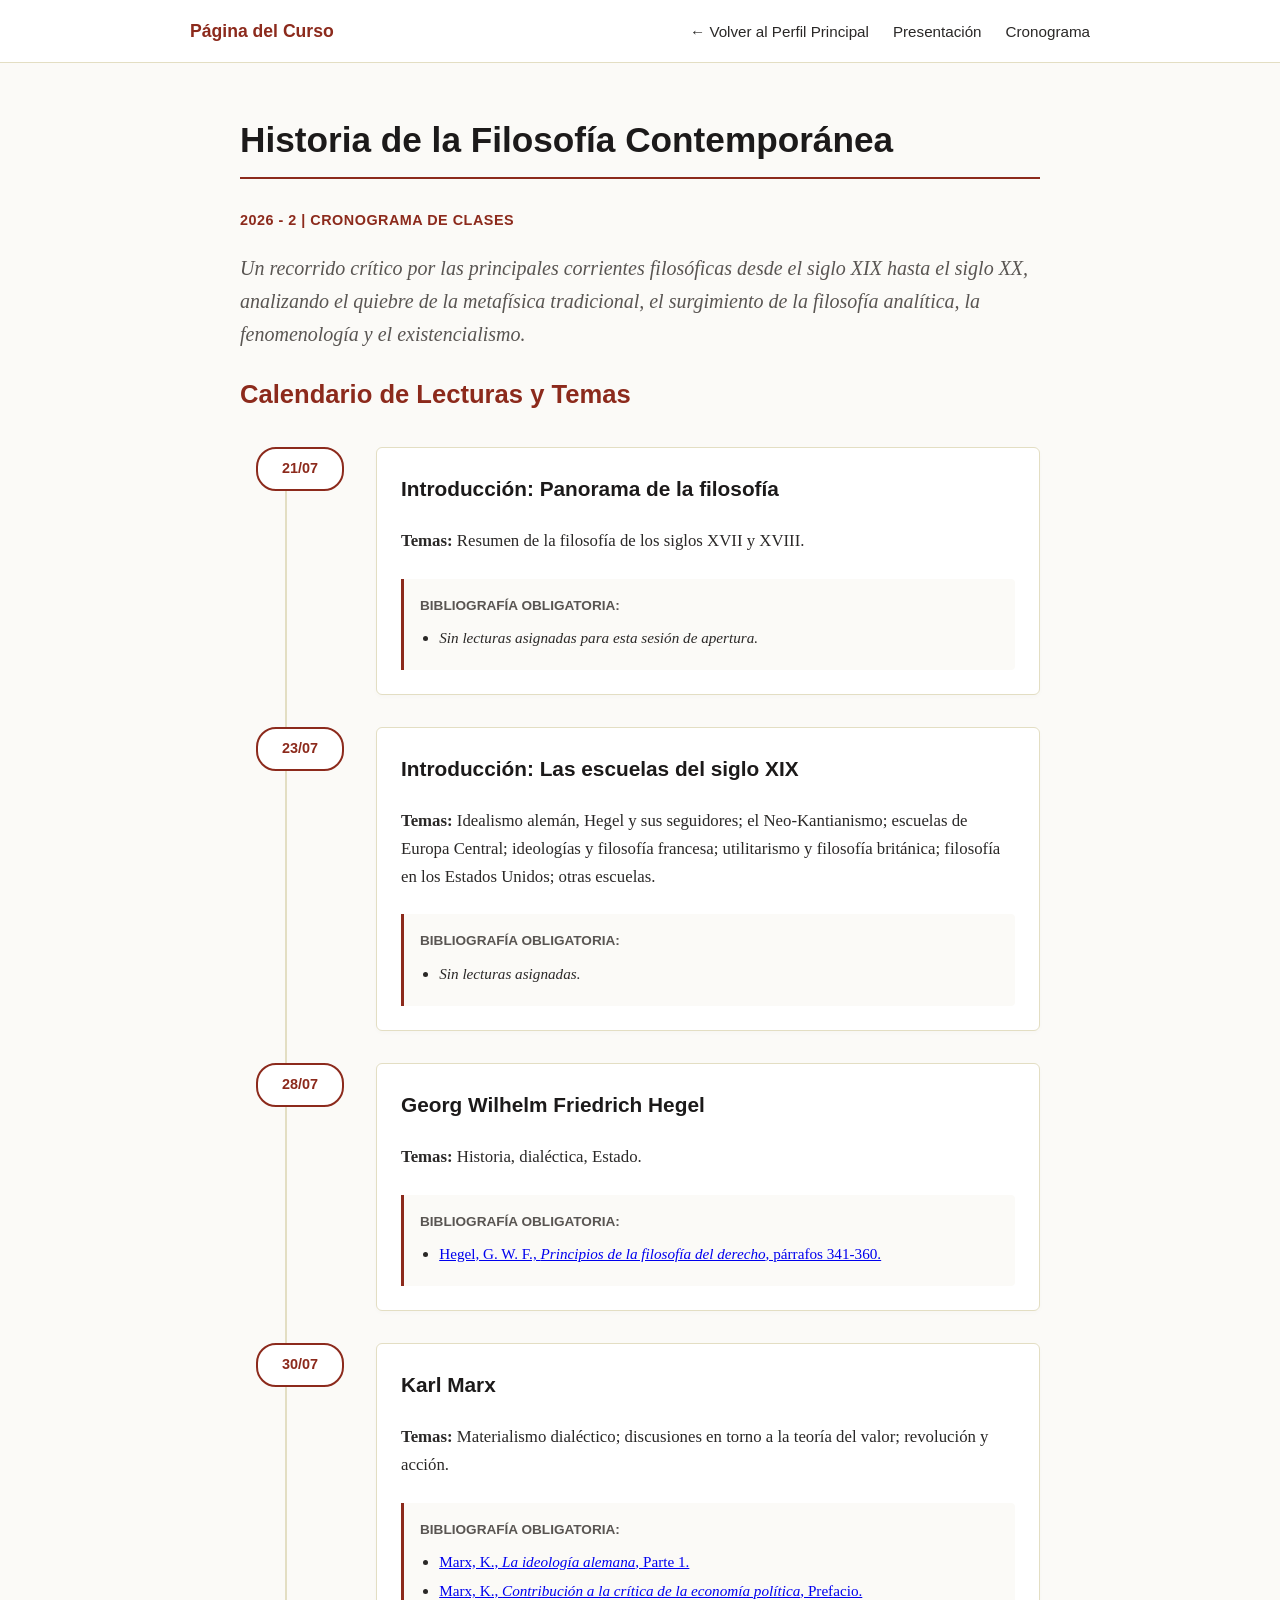
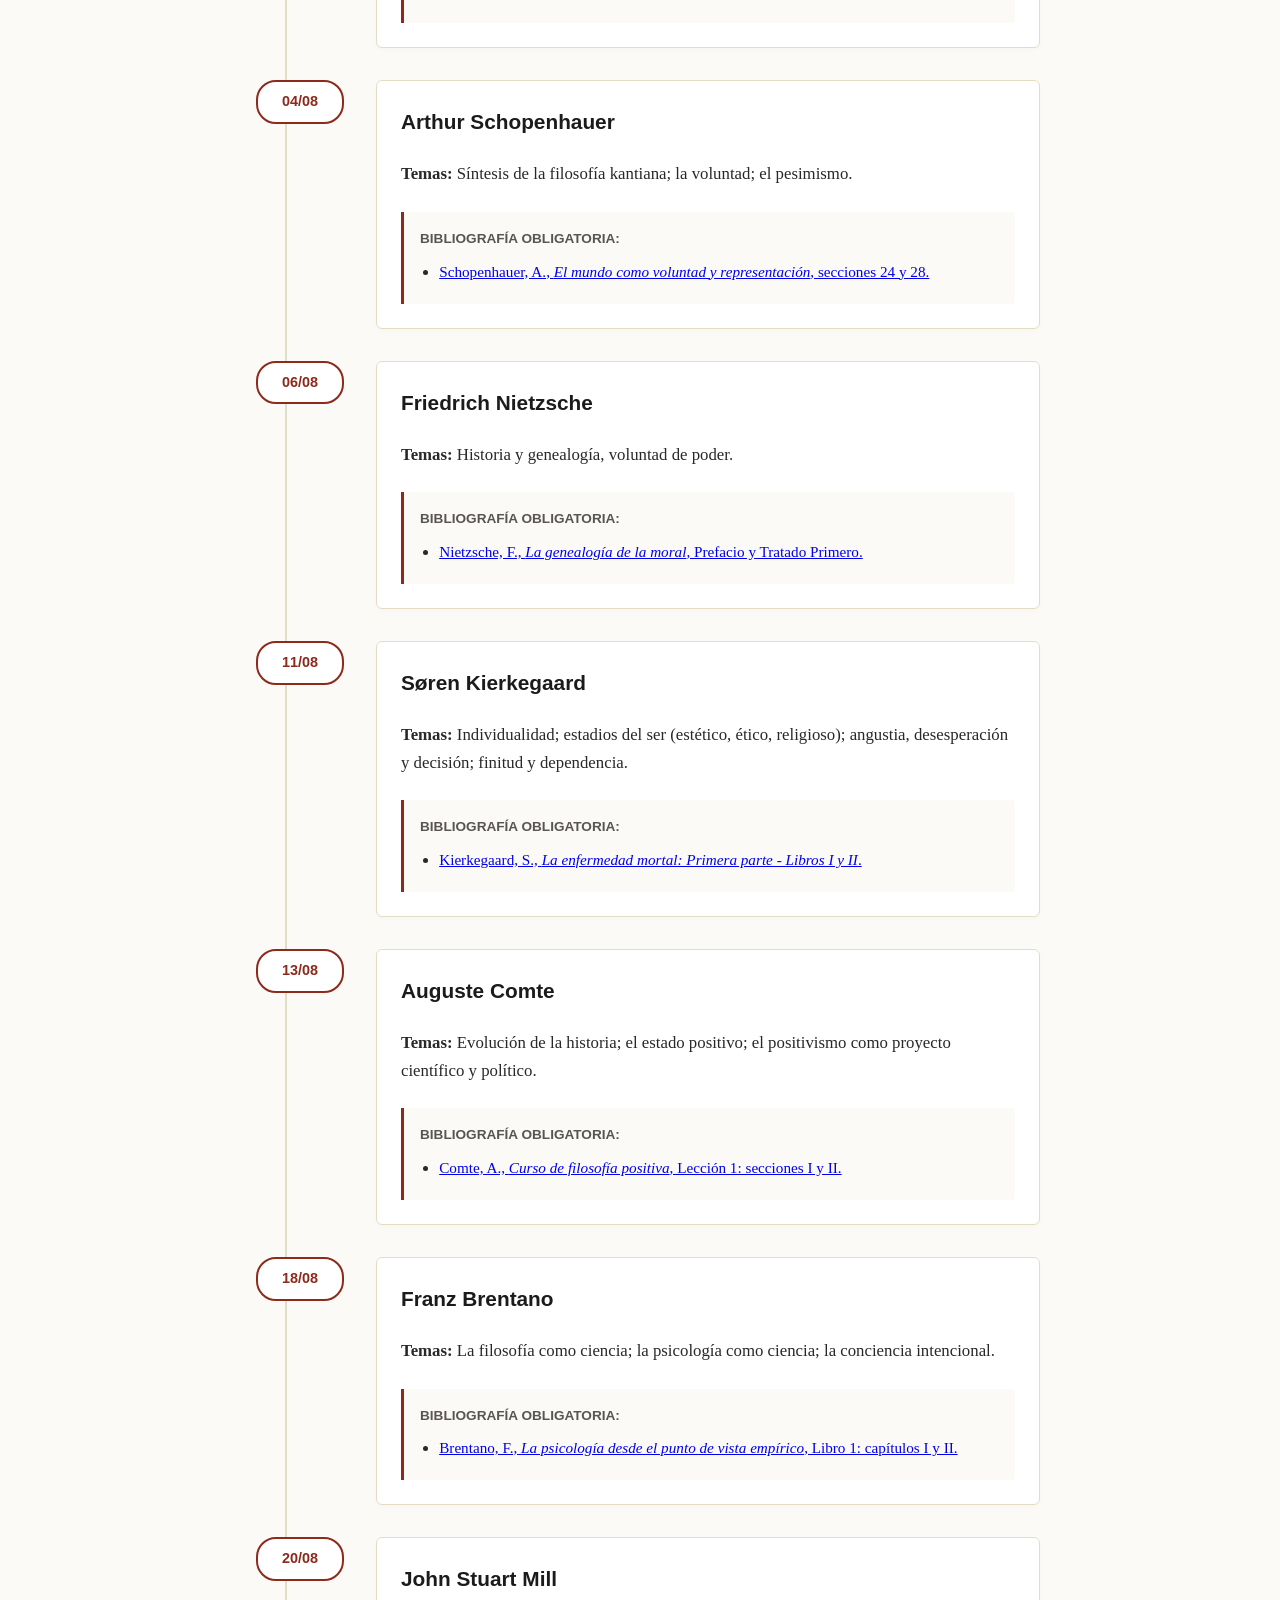
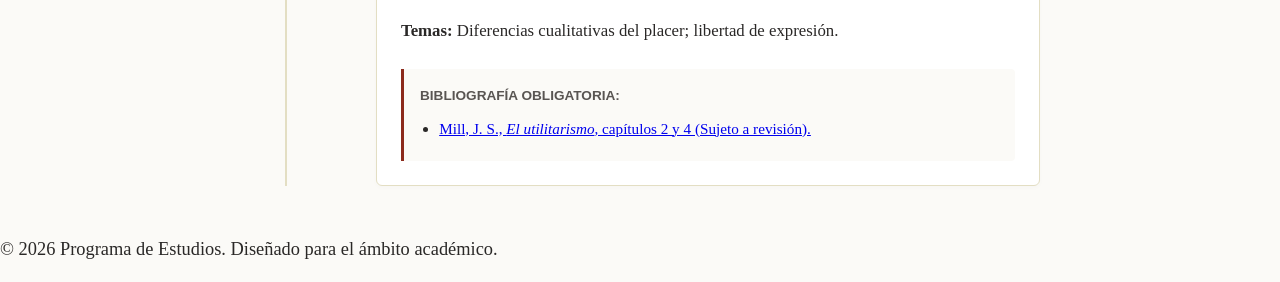
==== commit 12b4baa5: "Add files via upload" ====
--- a/HFC/HFC.html
+++ b/HFC/HFC.html
@@ -6,14 +6,14 @@
     <meta name="viewport" content="width=device-width, initial-scale=1.0">
     <title>Programa de Estudios: Historia de la Filosofía Contemporánea</title>
     <!-- Vinculación con nuestra hoja de estilos externa -->
-    <link rel="stylesheet" href="style.css">
+    <link rel="stylesheet" href="styleHFC.css">
 </head>
 <body>
 
     <!-- Encabezado global y navegación del sitio -->
     <header>
         <nav aria-label="Navegación del Programa">
-            <div class="nav-brand">Repositorio Académico</div>
+            <div class="nav-brand">Página del Curso</div>
             <ul class="nav-links">
                 <li><a href="index.html">← Volver al Perfil Principal</a></li>
                 <li><a href="#presentacion">Presentación</a></li>
@@ -28,7 +28,7 @@
         <!-- Sección de Presentación del Curso -->
         <section id="presentacion" aria-labelledby="titulo-curso">
             <h1 id="titulo-curso">Historia de la Filosofía Contemporánea</h1>
-            <p class="course-code">Código del Curso: FIL-301 | Cronograma de Clases</p>
+            <p class="course-code">2026 - 2 | Cronograma de Clases</p>
             <p class="course-description">
                 Un recorrido crítico por las principales corrientes filosóficas desde el siglo XIX hasta el siglo XX, analizando el quiebre de la metafísica tradicional, el surgimiento de la filosofía analítica, la fenomenología y el existencialismo.
             </p>
@@ -241,7 +241,7 @@
                             <ul>
                                 <li>
                                     <a href="pdfs/Mill.pdf" class="bib-link" download>
-                                        Mill, J. S., <em>El utilitarismo</em>, capítulos 2 y 4.
+                                        Mill, J. S., <em>El utilitarismo</em>, capítulos 2 y 4 (Sujeto a revisión).
                                     </a>
                                 </li>
                             </ul>
--- a/HFC/styleHFC.css
+++ b/HFC/styleHFC.css
@@ -0,0 +1,207 @@
+/* ==========================================================================
+   1. Variables Globales y Diseño de Lectura
+   ========================================================================== */
+:root {
+    --font-serif: 'Crimson Text', 'Georgia', serif; /* Ideal para prosa académica */
+    --font-sans: 'Inter', 'Helvetica Neue', sans-serif; /* Para menús e interfaces */
+    --color-fondo: #fbfaf7;      /* Crema suave que reduce el cansancio ocular */
+    --color-texto: #2a2827;      /* Carbón oscuro con excelente legibilidad */
+    --color-acento: #8c2a1c;     /* Rojo académico para títulos y fechas */
+    --color-borde: #e3dec3;      /* Tono pergamino para separar bloques */
+    --color-bloque: #ffffff;     /* Blanco puro para tarjetas individuales */
+    --line-height: 1.65;
+}
+
+body {
+    background-color: var(--color-fondo);
+    color: var(--color-texto);
+    font-family: var(--font-serif);
+    font-size: 1.15rem;
+    line-height: var(--line-height);
+    margin: 0;
+    padding: 0;
+}
+
+/* ==========================================================================
+   2. Sistema de Navegación Estructural
+   ========================================================================== */
+header {
+    background-color: #ffffff;
+    border-bottom: 1px solid var(--color-borde);
+    position: sticky;
+    top: 0;
+    z-index: 100;
+}
+
+nav {
+    display: flex;
+    justify-content: space-between;
+    align-items: center;
+    max-width: 900px;
+    margin: 0 auto;
+    padding: 1rem 2rem;
+    font-family: var(--font-sans);
+}
+
+.nav-brand {
+    font-weight: 700;
+    color: var(--color-acento);
+    font-size: 1.1rem;
+}
+
+.nav-links {
+    display: flex;
+    list-style: none;
+    margin: 0;
+    padding: 0;
+    gap: 1.5rem;
+}
+
+.nav-links a {
+    color: var(--color-texto);
+    text-decoration: none;
+    font-size: 0.95rem;
+}
+
+.nav-links a:hover {
+    color: var(--color-acento);
+}
+
+/* ==========================================================================
+   3. Estructuración del Contenido Escrito
+   ========================================================================== */
+main {
+    max-width: 800px; /* Limita el ancho para que la lectura sea cómoda */
+    margin: 3rem auto;
+    padding: 0 2rem;
+}
+
+h1, h2, h3, h4 {
+    font-family: var(--font-sans);
+    color: #1c1a1a;
+}
+
+h1 { font-size: 2.2rem; border-bottom: 2px solid var(--color-acento); padding-bottom: 0.5rem; }
+h2 { font-size: 1.6rem; color: var(--color-acento); margin-bottom: 2rem; }
+
+.course-code {
+    font-family: var(--font-sans);
+    font-size: 0.9rem;
+    color: var(--color-acento);
+    text-transform: uppercase;
+    font-weight: bold;
+    letter-spacing: 0.5px;
+}
+
+.course-description {
+    font-size: 1.25rem;
+    font-style: italic;
+    color: #595552;
+}
+
+/* ==========================================================================
+   4. La Línea de Tiempo (Timeline)
+   ========================================================================== */
+.syllabus-timeline {
+    display: flex;
+    flex-direction: column;
+    gap: 2rem;
+    position: relative;
+    padding-left: 1rem;
+}
+
+/* Línea vertical decorativa de fondo */
+.syllabus-timeline::before {
+    content: '';
+    position: absolute;
+    left: 45px;
+    top: 0;
+    bottom: 0;
+    width: 2px;
+    background-color: var(--color-borde);
+    z-index: 1;
+}
+
+/* Tarjeta individual de sesión */
+.timeline-week-card {
+    display: flex;
+    gap: 2rem;
+    position: relative;
+    z-index: 2;
+}
+
+/* Marcador visual con la Fecha (2.1) */
+.week-marker {
+    font-family: var(--font-sans);
+    font-size: 0.9rem;
+    font-weight: 700;
+    background-color: #ffffff;
+    color: var(--color-acento);
+    border: 2px solid var(--color-acento);
+    border-radius: 20px;
+    padding: 0.5rem 0.75rem;
+    min-width: 60px;
+    text-align: center;
+    height: fit-content;
+}
+
+/* Bloque contenedor del contenido principal (2.2 y 2.3) */
+.week-content {
+    background-color: var(--color-bloque);
+    border: 1px solid var(--color-borde);
+    border-radius: 6px;
+    padding: 1.5rem;
+    flex-grow: 1;
+    box-shadow: 0 2px 5px rgba(0,0,0,0.02);
+}
+
+.week-content h3 {
+    margin-top: 0;
+    font-size: 1.3rem;
+}
+
+.week-objective {
+    font-size: 1.05rem;
+    margin-bottom: 1.5rem;
+}
+
+/* Caja contenedora de la Bibliografía (2.4) */
+.bibliography-box {
+    background-color: var(--color-fondo);
+    border-left: 3px solid var(--color-acento);
+    padding: 1rem;
+    border-radius: 0 4px 4px 0;
+}
+
+.bibliography-box h4 {
+    font-size: 0.85rem;
+    text-transform: uppercase;
+    margin: 0 0 0.5rem 0;
+    color: #595552;
+}
+
+.bibliography-box ul {
+    margin: 0;
+    padding-left: 1.2rem;
+    font-size: 0.95rem;
+}
+
+.bibliography-box li {
+    margin-bottom: 0.25rem;
+}
+
+/* ==========================================================================
+   5. Optimización para Móviles
+   ========================================================================== */
+@media (max-width: 600px) {
+    .syllabus-timeline::before {
+        display: none; /* Elimina la línea vertical en pantallas pequeñas para evitar amontonamiento */
+    }
+    .timeline-week-card {
+        flex-direction: column;
+        gap: 0.5rem;
+    }
+    .week-marker {
+        align-self: flex-start;
+    }
+}
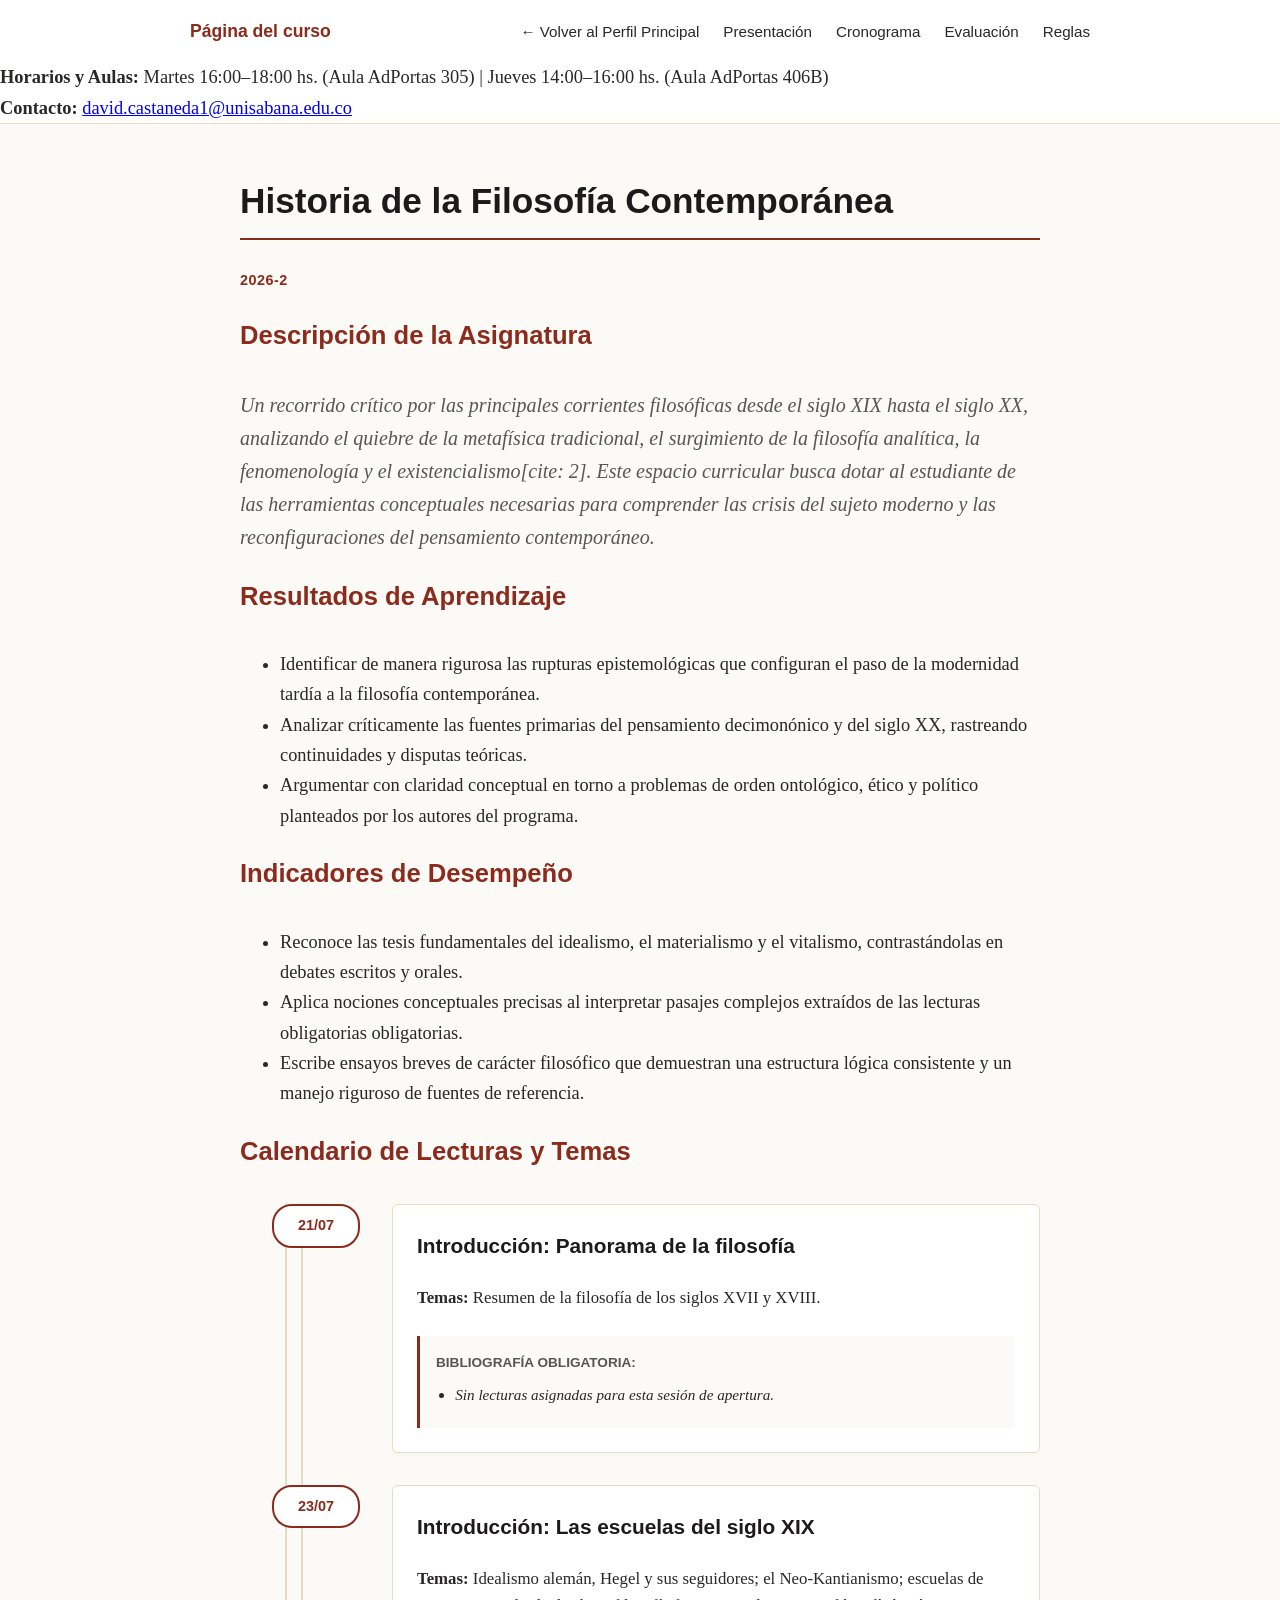
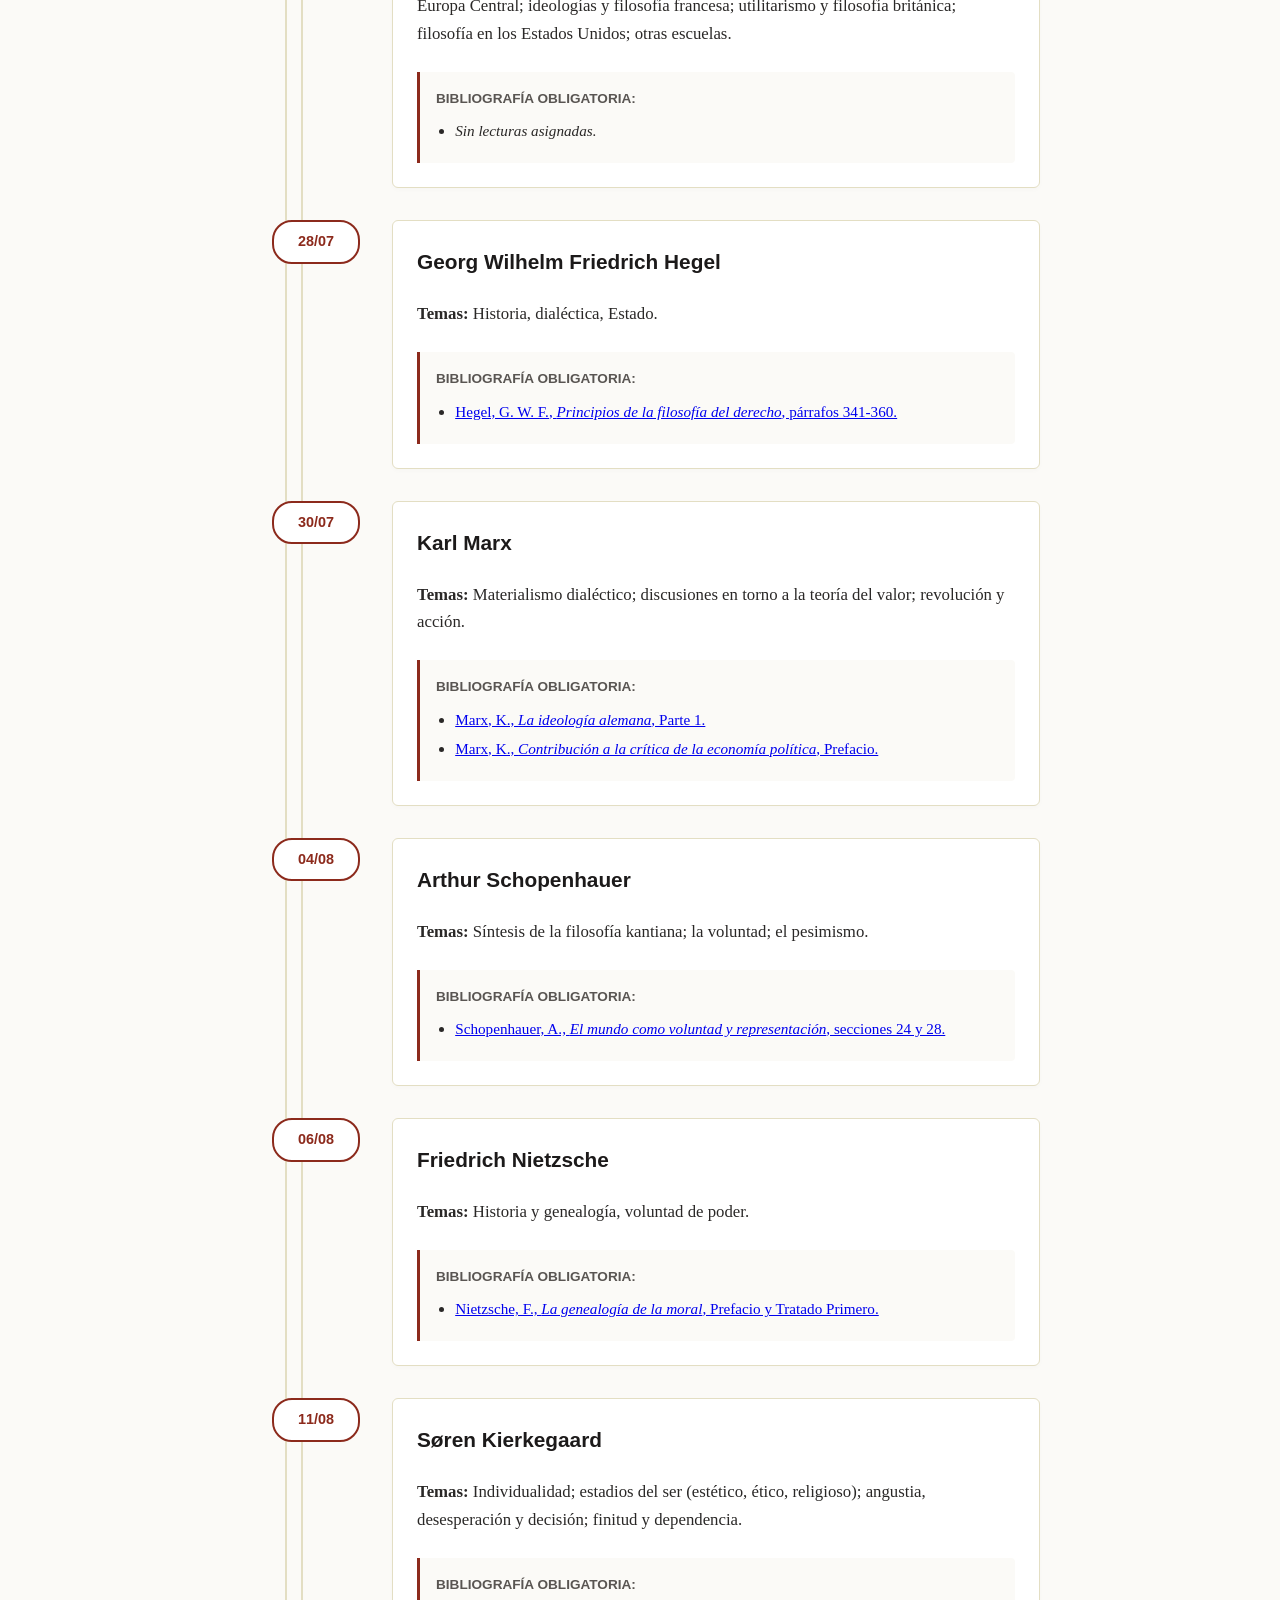
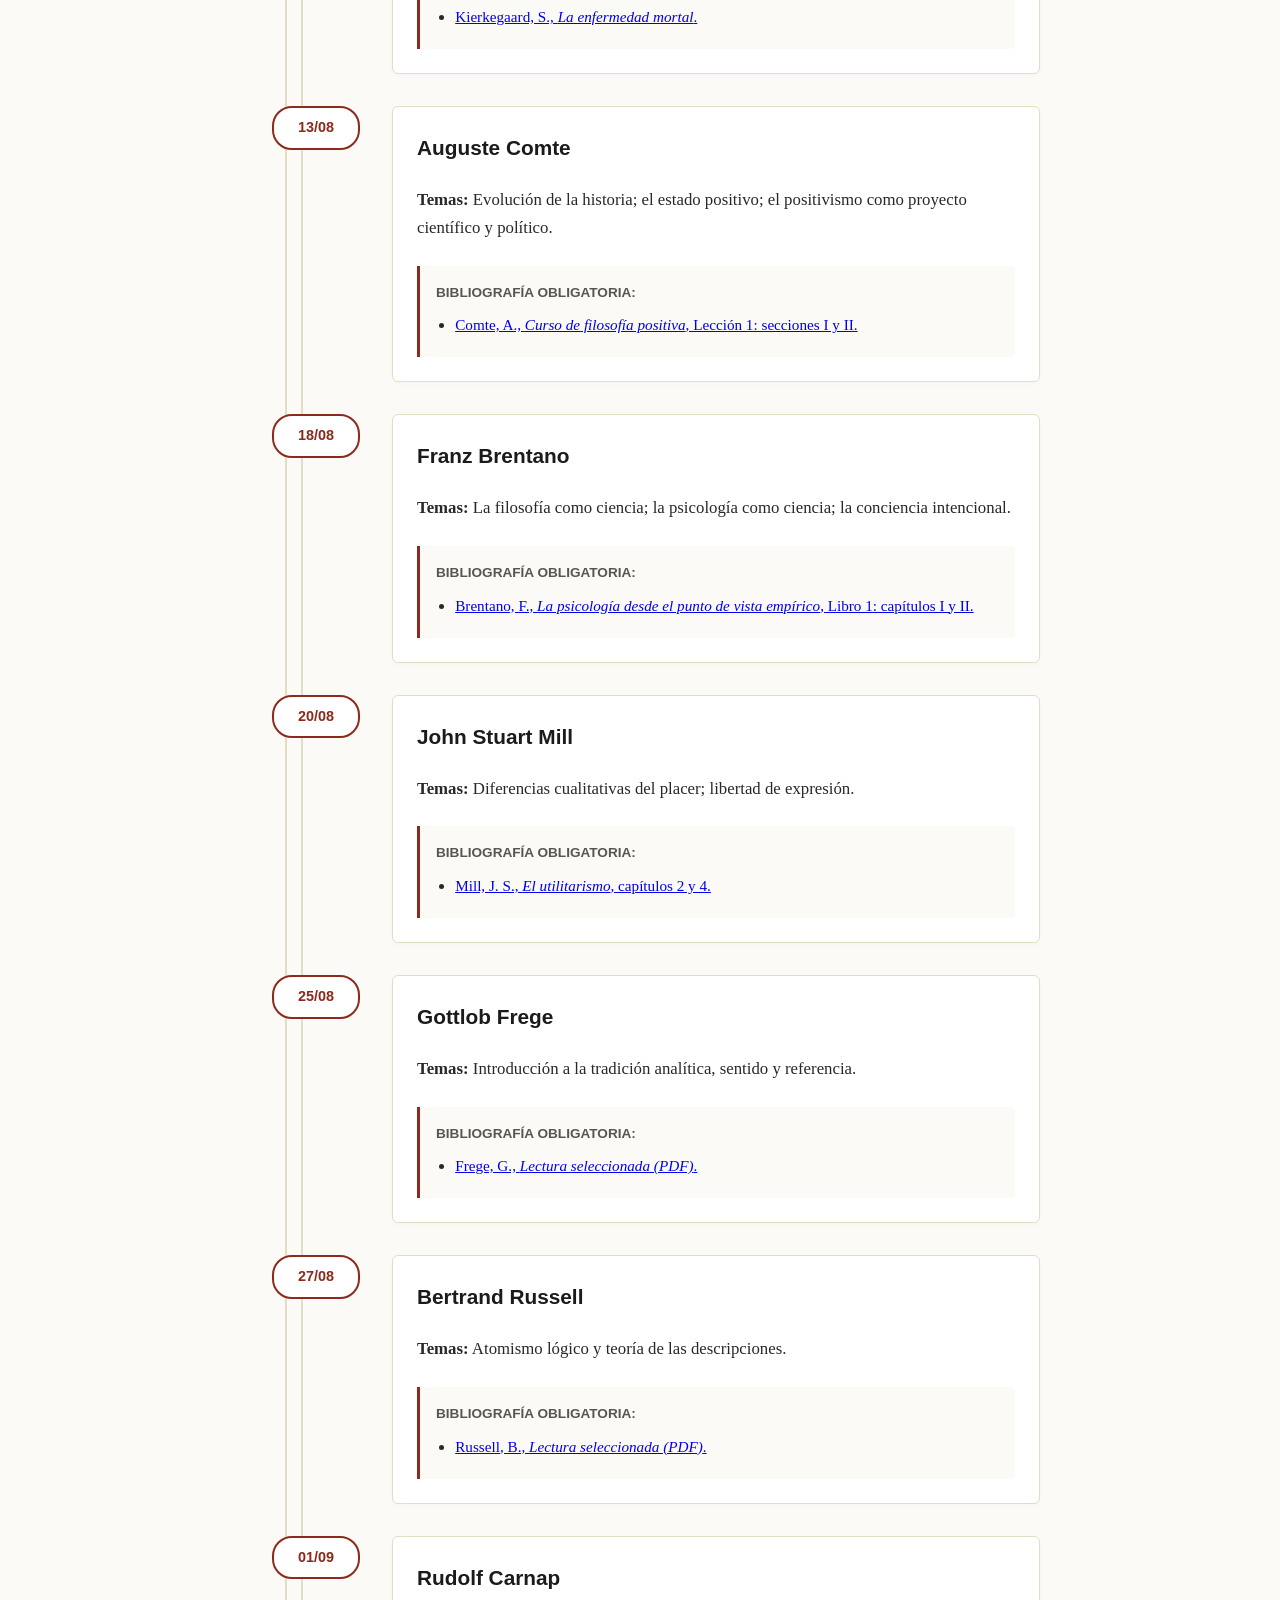
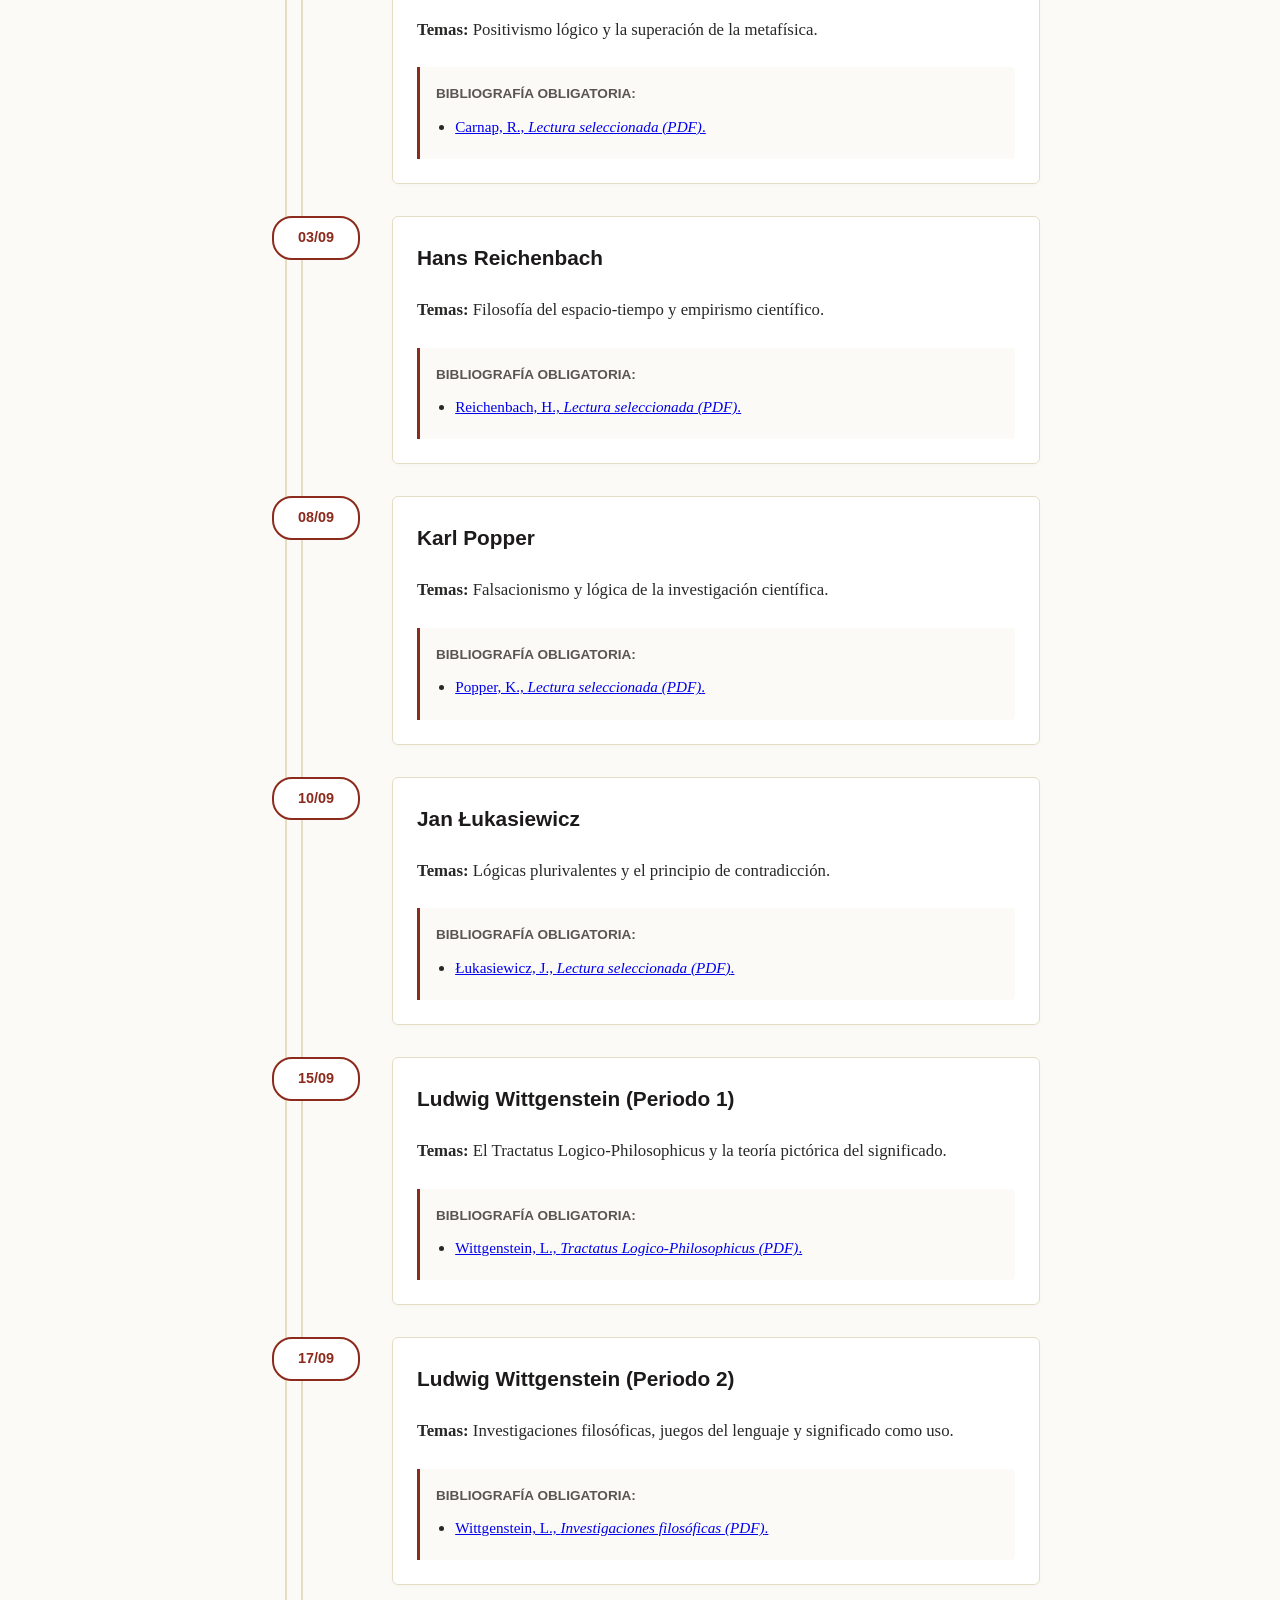
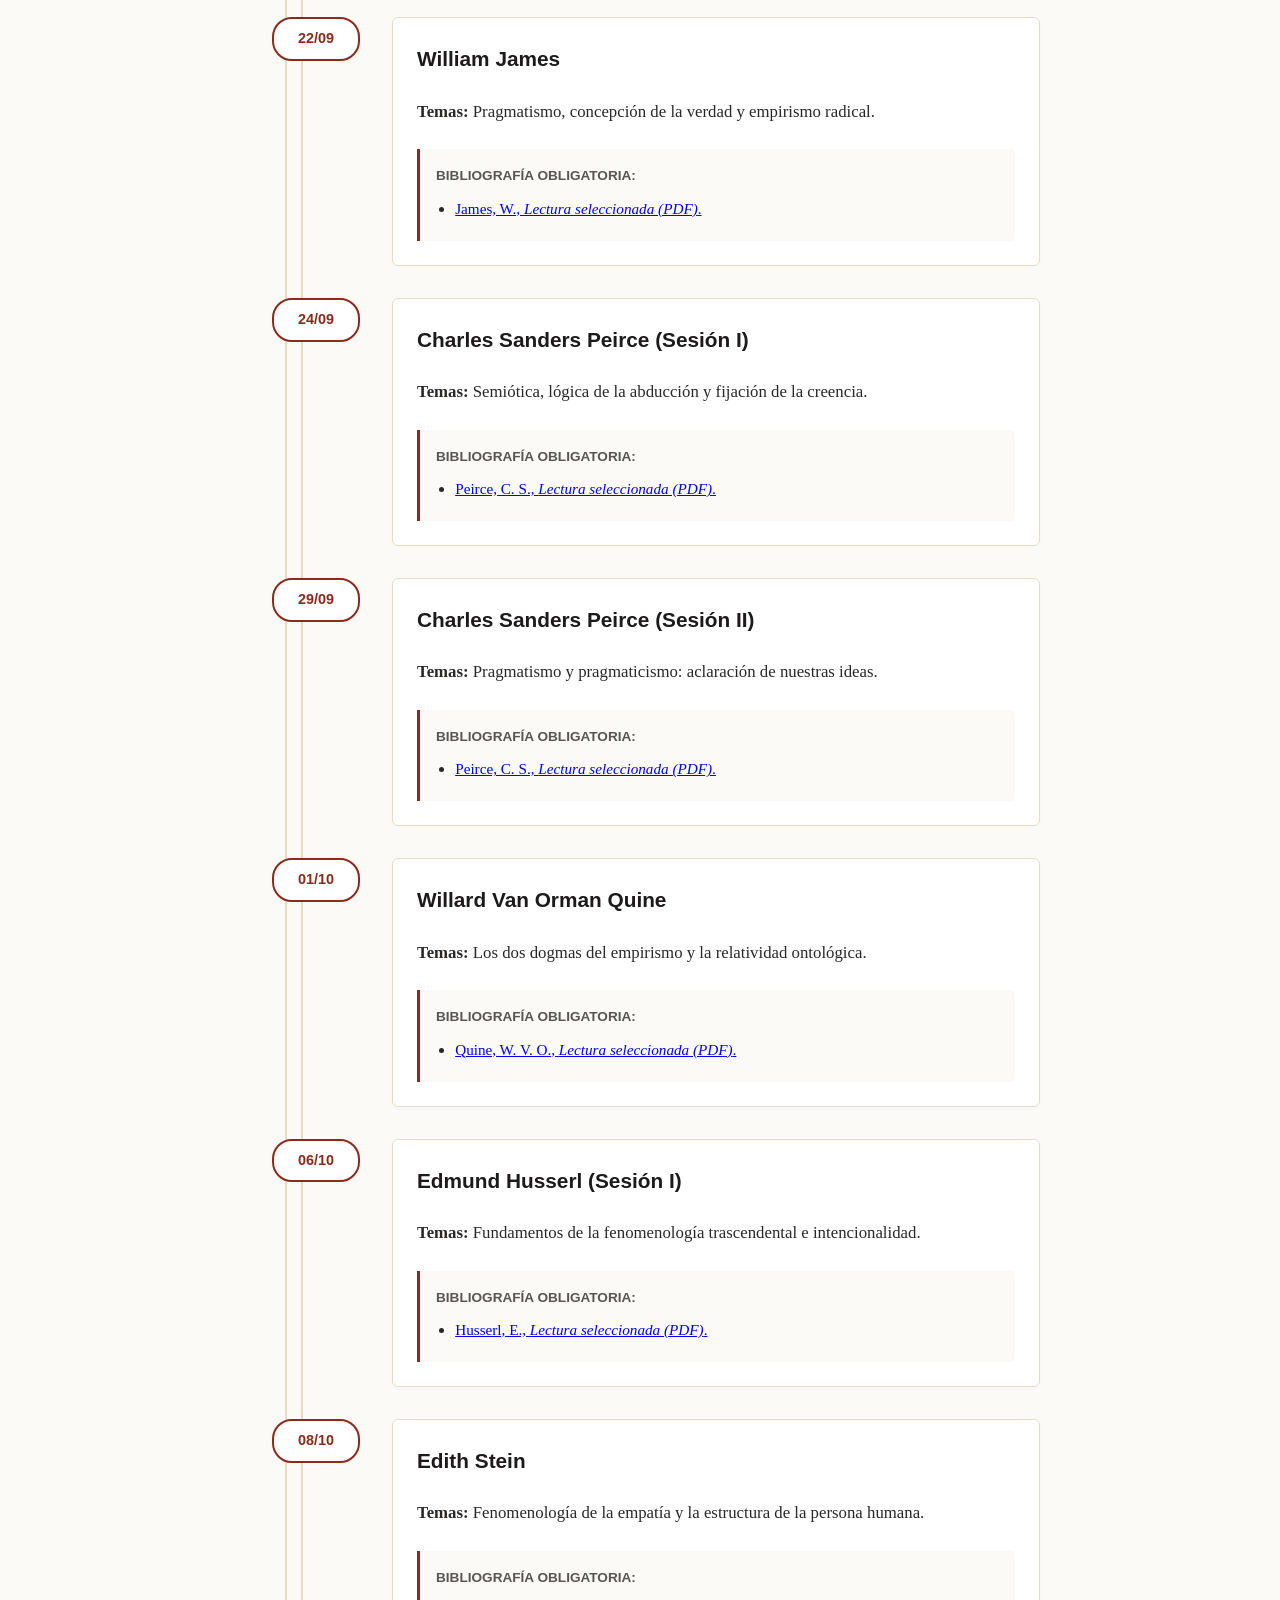
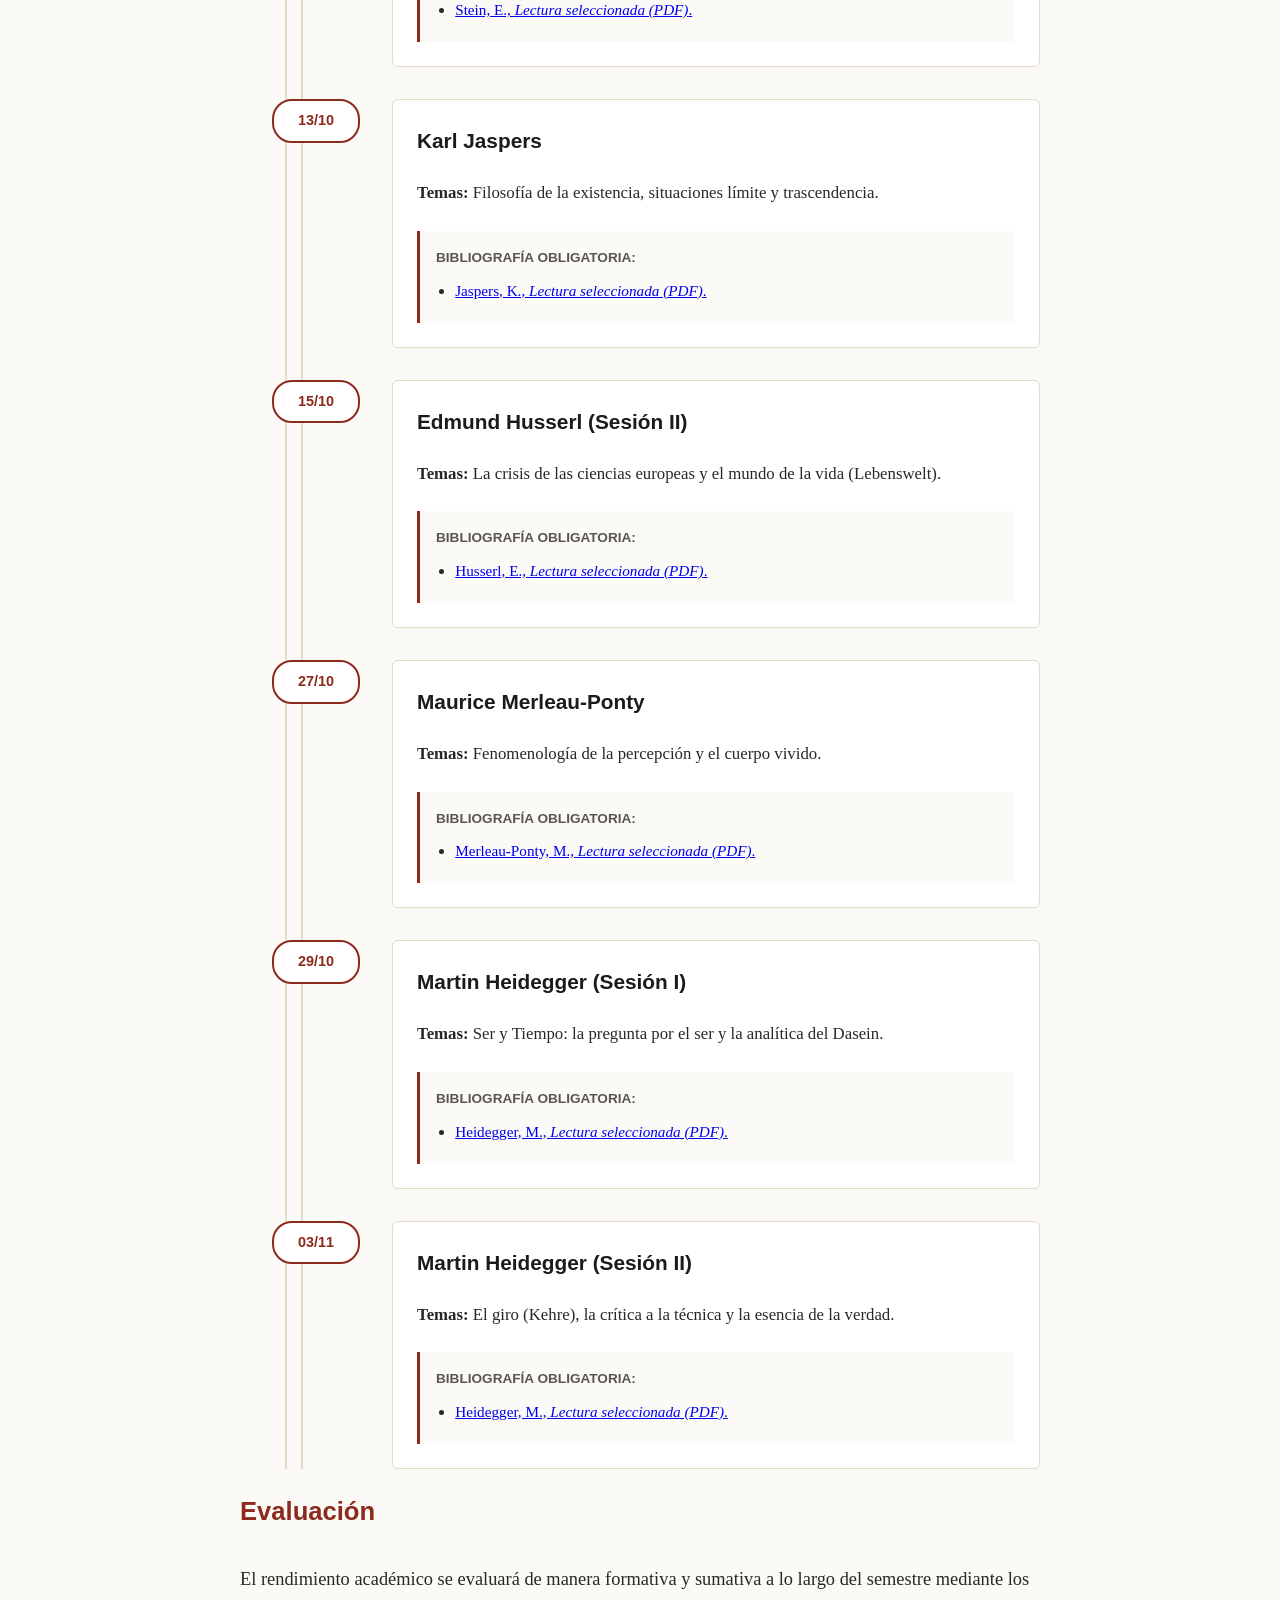
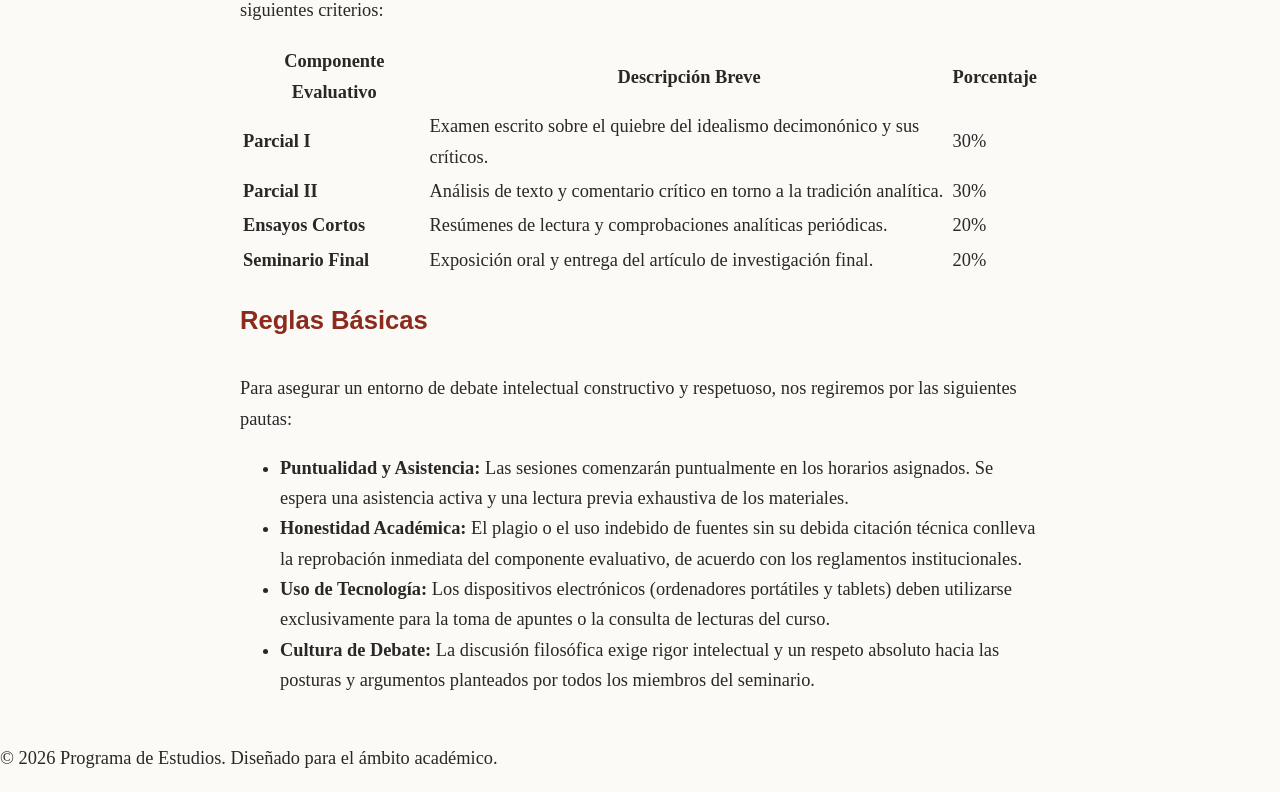
==== commit c432162c: "Add files via upload" ====
--- a/HFC/HFC.html
+++ b/HFC/HFC.html
@@ -2,258 +2,570 @@
 <html lang="es">
 <head>
     <meta charset="UTF-8">
-    <!-- Asegura que el diseño se adapte perfectamente a pantallas móviles y tablets -->
     <meta name="viewport" content="width=device-width, initial-scale=1.0">
     <title>Programa de Estudios: Historia de la Filosofía Contemporánea</title>
-    <!-- Vinculación con nuestra hoja de estilos externa -->
     <link rel="stylesheet" href="styleHFC.css">
 </head>
 <body>
 
-    <!-- Encabezado global y navegación del sitio -->
+    <!-- Global Header with Academic Meta-Data -->
     <header>
         <nav aria-label="Navegación del Programa">
-            <div class="nav-brand">Página del Curso</div>
+            <div class="nav-brand">Página del curso</div>
             <ul class="nav-links">
                 <li><a href="index.html">← Volver al Perfil Principal</a></li>
                 <li><a href="#presentacion">Presentación</a></li>
                 <li><a href="#cronograma">Cronograma</a></li>
+                <li><a href="#evaluacion">Evaluación</a></li>
+                <li><a href="#reglas">Reglas</a></li>
             </ul>
         </nav>
+        <!-- Dedicated course metadata banner for immediate student access -->
+        <div class="header-meta-banner">
+            <div class="meta-group">
+                <strong>Horarios y Aulas:</strong> 
+                <span>Martes 16:00–18:00 hs. (Aula AdPortas 305)</span> | 
+                <span>Jueves 14:00–16:00 hs. (Aula AdPortas 406B)</span>
+            </div>
+            <div class="meta-group">
+                <strong>Contacto:</strong> 
+                <a href="mailto:david.castaneda1@unisabana.edu.co">david.castaneda1@unisabana.edu.co</a>
+            </div>
+        </div>
     </header>
 
-    <!-- Contenedor Principal de la Página -->
     <main>
         
-        <!-- Sección de Presentación del Curso -->
+        <!-- Section 1: Presentación del Curso (Subdivided) -->
         <section id="presentacion" aria-labelledby="titulo-curso">
             <h1 id="titulo-curso">Historia de la Filosofía Contemporánea</h1>
-            <p class="course-code">2026 - 2 | Cronograma de Clases</p>
-            <p class="course-description">
-                Un recorrido crítico por las principales corrientes filosóficas desde el siglo XIX hasta el siglo XX, analizando el quiebre de la metafísica tradicional, el surgimiento de la filosofía analítica, la fenomenología y el existencialismo.
-            </p>
+            <p class="course-code">2026-2</p>
+            
+            <div class="syllabus-sub-section">
+                <h2>Descripción de la Asignatura</h2>
+                <p class="course-description">
+                    Un recorrido crítico por las principales corrientes filosóficas desde el siglo XIX hasta el siglo XX, analizando el quiebre de la metafísica tradicional, el surgimiento de la filosofía analítica, la fenomenología y el existencialismo[cite: 2]. Este espacio curricular busca dotar al estudiante de las herramientas conceptuales necesarias para comprender las crisis del sujeto moderno y las reconfiguraciones del pensamiento contemporáneo.
+                </p>
+            </div>
+
+            <div class="syllabus-sub-section">
+                <h2>Resultados de Aprendizaje</h2>
+                <ul class="academic-list">
+                    <li>Identificar de manera rigurosa las rupturas epistemológicas que configuran el paso de la modernidad tardía a la filosofía contemporánea.</li>
+                    <li>Analizar críticamente las fuentes primarias del pensamiento decimonónico y del siglo XX, rastreando continuidades y disputas teóricas.</li>
+                    <li>Argumentar con claridad conceptual en torno a problemas de orden ontológico, ético y político planteados por los autores del programa.</li>
+                </ul>
+            </div>
+
+            <div class="syllabus-sub-section">
+                <h2>Indicadores de Desempeño</h2>
+                <ul class="academic-list">
+                    <li>Reconoce las tesis fundamentales del idealismo, el materialismo y el vitalismo, contrastándolas en debates escritos y orales.</li>
+                    <li>Aplica nociones conceptuales precisas al interpretar pasajes complejos extraídos de las lecturas obligatorias obligatorias.</li>
+                    <li>Escribe ensayos breves de carácter filosófico que demuestran una estructura lógica consistente y un manejo riguroso de fuentes de referencia.</li>
+                </ul>
+            </div>
         </section>
 
-        <!-- Cronograma del Semestre con la Línea de Tiempo -->
+        <!-- Section 2: Cronograma (Existing Component) -->
         <section id="cronograma" aria-labelledby="titulo-cronograma">
-            <h2 id="titulo-cronograma">Calendario de Lecturas y Temas</h2>
-            
+            <h2 class="section-title">Calendario de Lecturas y Temas</h2>
             <div class="syllabus-timeline">
-                
-                <!-- Sesión 1: 21/07 -->
-                <div class="timeline-week-card">
-                    <div class="week-marker">21/07</div>
-                    <div class="week-content">
-                        <h3>Introducción: Panorama de la filosofía</h3>
-                        <p class="week-objective">
-                            <strong>Temas:</strong> Resumen de la filosofía de los siglos XVII y XVIII.
-                        </p>
-                        <div class="bibliography-box">
-                            <h4>Bibliografía Obligatoria:</h4>
-                            <ul>
-                                <li><em>Sin lecturas asignadas para esta sesión de apertura.</em></li>
-                            </ul>
-                        </div>
-                    </div>
-                </div>
-
-                <!-- Sesión 2: 23/07 -->
-                <div class="timeline-week-card">
-                    <div class="week-marker">23/07</div>
-                    <div class="week-content">
-                        <h3>Introducción: Las escuelas del siglo XIX</h3>
-                        <p class="week-objective">
-                            <strong>Temas:</strong> Idealismo alemán, Hegel y sus seguidores; el Neo-Kantianismo; escuelas de Europa Central; ideologías y filosofía francesa; utilitarismo y filosofía británica; filosofía en los Estados Unidos; otras escuelas.
-                        </p>
-                        <div class="bibliography-box">
-                            <h4>Bibliografía Obligatoria:</h4>
-                            <ul>
-                                <li><em>Sin lecturas asignadas.</em></li>
-                            </ul>
-                        </div>
-                    </div>
-                </div>
-
-                <!-- Sesión 3: 28/07 -->
-                <div class="timeline-week-card">
-                    <div class="week-marker">28/07</div>
-                    <div class="week-content">
-                        <h3>Georg Wilhelm Friedrich Hegel</h3>
-                        <p class="week-objective">
-                            <strong>Temas:</strong> Historia, dialéctica, Estado.
-                        </p>
-                        <div class="bibliography-box">
-                            <h4>Bibliografía Obligatoria:</h4>
-                            <ul>
-                                <!-- Hyperlink targeting pdfs/Hegel.pdf with download attribute -->
-                                <li>
-                                    <a href="pdfs/Hegel.pdf" class="bib-link" download>
-                                        Hegel, G. W. F., <em>Principios de la filosofía del derecho</em>, párrafos 341-360.
-                                    </a>
-                                </li>
-                            </ul>
-                        </div>
-                    </div>
-                </div>
-
-                <!-- Sesión 4: 30/07 -->
-                <div class="timeline-week-card">
-                    <div class="week-marker">30/07</div>
-                    <div class="week-content">
-                        <h3>Karl Marx</h3>
-                        <p class="week-objective">
-                            <strong>Temas:</strong> Materialismo dialéctico; discusiones en torno a la teoría del valor; revolución y acción.
-                        </p>
-                        <div class="bibliography-box">
-                            <h4>Bibliografía Obligatoria:</h4>
-                            <ul>
-                                <!-- Both works linked to the central Marx.pdf resource -->
-                                <li>
-                                    <a href="https://www.marxists.org/espanol/m-e/1846/ideoalemana/feuerbach/1.htm" class="bib-link" download>
-                                        Marx, K., <em>La ideología alemana</em>, Parte 1.
-                                    </a>
-                                </li>
-                                <li>
-                                    <a href="https://www.marxists.org/espanol/m-e/1850s/criteconpol.htm" class="bib-link" download>
-                                        Marx, K., <em>Contribución a la crítica de la economía política</em>, Prefacio.
-                                    </a>
-                                </li>
-                            </ul>
-                        </div>
-                    </div>
-                </div>
-
-                <!-- Sesión 5: 04/08 -->
-                <div class="timeline-week-card">
-                    <div class="week-marker">04/08</div>
-                    <div class="week-content">
-                        <h3>Arthur Schopenhauer</h3>
-                        <p class="week-objective">
-                            <strong>Temas:</strong> Síntesis de la filosofía kantiana; la voluntad; el pesimismo.
-                        </p>
-                        <div class="bibliography-box">
-                            <h4>Bibliografía Obligatoria:</h4>
-                            <ul>
-                                <li>
-                                    <a href="pdfs/Schopenhauer.pdf" class="bib-link" download>
-                                        Schopenhauer, A., <em>El mundo como voluntad y representación</em>, secciones 24 y 28.
-                                    </a>
-                                </li>
-                            </ul>
-                        </div>
-                    </div>
-                </div>
-
-                <!-- Sesión 6: 06/08 -->
-                <div class="timeline-week-card">
-                    <div class="week-marker">06/08</div>
-                    <div class="week-content">
-                        <h3>Friedrich Nietzsche</h3>
-                        <p class="week-objective">
-                            <strong>Temas:</strong> Historia y genealogía, voluntad de poder.
-                        </p>
-                        <div class="bibliography-box">
-                            <h4>Bibliografía Obligatoria:</h4>
-                            <ul>
-                                <li>
-                                    <a href="pdfs/Nietzsche.pdf" class="bib-link" download>
-                                        Nietzsche, F., <em>La genealogía de la moral</em>, Prefacio y Tratado Primero.
-                                    </a>
-                                </li>
-                            </ul>
-                        </div>
-                    </div>
-                </div>
-
-                <!-- Sesión 7: 11/08 -->
-                <div class="timeline-week-card">
-                    <div class="week-marker">11/08</div>
-                    <div class="week-content">
-                        <h3>Søren Kierkegaard</h3>
-                        <p class="week-objective">
-                            <strong>Temas:</strong> Individualidad; estadios del ser (estético, ético, religioso); angustia, desesperación y decisión; finitud y dependencia.
-                        </p>
-                        <div class="bibliography-box">
-                            <h4>Bibliografía Obligatoria:</h4>
-                            <ul>
-                                <li>
-                                    <a href="pdfs/Kierkegaard.pdf" class="bib-link" download>
-                                        Kierkegaard, S., <em>La enfermedad mortal: Primera parte - Libros I y II</em>.
-                                    </a>
-                                </li>
-                            </ul>
-                        </div>
-                    </div>
-                </div>
-
-                <!-- Sesión 8: 13/08 -->
-                <div class="timeline-week-card">
-                    <div class="week-marker">13/08</div>
-                    <div class="week-content">
-                        <h3>Auguste Comte</h3>
-                        <p class="week-objective">
-                            <strong>Temas:</strong> Evolución de la historia; el estado positivo; el positivismo como proyecto científico y político.
-                        </p>
-                        <div class="bibliography-box">
-                            <h4>Bibliografía Obligatoria:</h4>
-                            <ul>
-                                <li>
-                                    <a href="pdfs/Comte.pdf" class="bib-link" download>
-                                        Comte, A., <em>Curso de filosofía positiva</em>, Lección 1: secciones I y II.
-                                    </a>
-                                </li>
-                            </ul>
-                        </div>
-                    </div>
-                </div>
-
-                <!-- Sesión 9: 18/08 -->
-                <div class="timeline-week-card">
-                    <div class="week-marker">18/08</div>
-                    <div class="week-content">
-                        <h3>Franz Brentano</h3>
-                        <p class="week-objective">
-                            <strong>Temas:</strong> La filosofía como ciencia; la psicología como ciencia; la conciencia intencional.
-                        </p>
-                        <div class="bibliography-box">
-                            <h4>Bibliografía Obligatoria:</h4>
-                            <ul>
-                                <li>
-                                    <a href="pdfs/Brentano.pdf" class="bib-link" download>
-                                        Brentano, F., <em>La psicología desde el punto de vista empírico</em>, Libro 1: capítulos I y II.
-                                    </a>
-                                </li>
-                            </ul>
-                        </div>
-                    </div>
-                </div>
-
-                <!-- Sesión 10: 20/08 -->
-                <div class="timeline-week-card">
-                    <div class="week-marker">20/08</div>
-                    <div class="week-content">
-                        <h3>John Stuart Mill</h3>
-                        <p class="week-objective">
-                            <strong>Temas:</strong> Diferencias cualitativas del placer; libertad de expresión.
-                        </p>
-                        <div class="bibliography-box">
-                            <h4>Bibliografía Obligatoria:</h4>
-                            <ul>
-                                <li>
-                                    <a href="pdfs/Mill.pdf" class="bib-link" download>
-                                        Mill, J. S., <em>El utilitarismo</em>, capítulos 2 y 4 (Sujeto a revisión).
-                                    </a>
-                                </li>
-                            </ul>
-                        </div>
-                    </div>
-                </div>
-
+                <!-- Session blocks remain fully operational here -->
+                <div class="syllabus-timeline">
+    
+    <!-- Sesión 1: 21/07 -->
+    <div class="timeline-week-card">
+        <div class="week-marker">21/07</div>
+        <div class="week-content">
+            <h3>Introducción: Panorama de la filosofía</h3>
+            <p class="week-objective"><strong>Temas:</strong> Resumen de la filosofía de los siglos XVII y XVIII.</p>
+            <div class="bibliography-box">
+                <h4>Bibliografía Obligatoria:</h4>
+                <ul>
+                    <li><em>Sin lecturas asignadas para esta sesión de apertura.</em></li>
+                </ul>
+            </div>
+        </div>
+    </div>
+
+    <!-- Sesión 2: 23/07 -->
+    <div class="timeline-week-card">
+        <div class="week-marker">23/07</div>
+        <div class="week-content">
+            <h3>Introducción: Las escuelas del siglo XIX</h3>
+            <p class="week-objective"><strong>Temas:</strong> Idealismo alemán, Hegel y sus seguidores; el Neo-Kantianismo; escuelas de Europa Central; ideologías y filosofía francesa; utilitarismo y filosofía británica; filosofía en los Estados Unidos; otras escuelas.</p>
+            <div class="bibliography-box">
+                <h4>Bibliografía Obligatoria:</h4>
+                <ul>
+                    <li><em>Sin lecturas asignadas.</em></li>
+                </ul>
+            </div>
+        </div>
+    </div>
+
+    <!-- Sesión 3: 28/07 -->
+    <div class="timeline-week-card">
+        <div class="week-marker">28/07</div>
+        <div class="week-content">
+            <h3>Georg Wilhelm Friedrich Hegel</h3>
+            <p class="week-objective"><strong>Temas:</strong> Historia, dialéctica, Estado.</p>
+            <div class="bibliography-box">
+                <h4>Bibliografía Obligatoria:</h4>
+                <ul>
+                    <li><a href="pdfs/Hegel.pdf" class="bib-link" download>Hegel, G. W. F., <em>Principios de la filosofía del derecho</em>, párrafos 341-360.</a></li>
+                </ul>
+            </div>
+        </div>
+    </div>
+
+    <!-- Sesión 4: 30/07 -->
+    <div class="timeline-week-card">
+        <div class="week-marker">30/07</div>
+        <div class="week-content">
+            <h3>Karl Marx</h3>
+            <p class="week-objective"><strong>Temas:</strong> Materialismo dialéctico; discusiones en torno a la teoría del valor; revolución y acción.</p>
+            <div class="bibliography-box">
+                <h4>Bibliografía Obligatoria:</h4>
+                <ul>
+                    <li><a href="https://www.marxists.org/espanol/m-e/1846/ideoalemana/feuerbach/1.htm" class="bib-link">Marx, K., <em>La ideología alemana</em>, Parte 1.</a></li>
+                    <li><a href="https://www.marxists.org/espanol/m-e/1850s/criteconpol.htm" class="bib-link">Marx, K., <em>Contribución a la crítica de la economía política</em>, Prefacio.</a></li>
+                </ul>
+            </div>
+        </div>
+    </div>
+
+    <!-- Sesión 5: 04/08 -->
+    <div class="timeline-week-card">
+        <div class="week-marker">04/08</div>
+        <div class="week-content">
+            <h3>Arthur Schopenhauer</h3>
+            <p class="week-objective"><strong>Temas:</strong> Síntesis de la filosofía kantiana; la voluntad; el pesimismo.</p>
+            <div class="bibliography-box">
+                <h4>Bibliografía Obligatoria:</h4>
+                <ul>
+                    <li><a href="pdfs/Schopenhauer.pdf" class="bib-link" download>Schopenhauer, A., <em>El mundo como voluntad y representación</em>, secciones 24 y 28.</a></li>
+                </ul>
+            </div>
+        </div>
+    </div>
+
+    <!-- Sesión 6: 06/08 -->
+    <div class="timeline-week-card">
+        <div class="week-marker">06/08</div>
+        <div class="week-content">
+            <h3>Friedrich Nietzsche</h3>
+            <p class="week-objective"><strong>Temas:</strong> Historia y genealogía, voluntad de poder.</p>
+            <div class="bibliography-box">
+                <h4>Bibliografía Obligatoria:</h4>
+                <ul>
+                    <li><a href="pdfs/Nietzsche.pdf" class="bib-link" download>Nietzsche, F., <em>La genealogía de la moral</em>, Prefacio y Tratado Primero.</a></li>
+                </ul>
+            </div>
+        </div>
+    </div>
+
+    <!-- Sesión 7: 11/08 -->
+    <div class="timeline-week-card">
+        <div class="week-marker">11/08</div>
+        <div class="week-content">
+            <h3>Søren Kierkegaard</h3>
+            <p class="week-objective"><strong>Temas:</strong> Individualidad; estadios del ser (estético, ético, religioso); angustia, desesperación y decisión; finitud y dependencia.</p>
+            <div class="bibliography-box">
+                <h4>Bibliografía Obligatoria:</h4>
+                <ul>
+                    <li><a href="pdfs/Kierkegaard.pdf" class="bib-link" download>Kierkegaard, S., <em>La enfermedad mortal</em>.</a></li>
+                </ul>
+            </div>
+        </div>
+    </div>
+
+    <!-- Sesión 8: 13/08 -->
+    <div class="timeline-week-card">
+        <div class="week-marker">13/08</div>
+        <div class="week-content">
+            <h3>Auguste Comte</h3>
+            <p class="week-objective"><strong>Temas:</strong> Evolución de la historia; el estado positivo; el positivismo como proyecto científico y político.</p>
+            <div class="bibliography-box">
+                <h4>Bibliografía Obligatoria:</h4>
+                <ul>
+                    <li><a href="pdfs/Comte.pdf" class="bib-link" download>Comte, A., <em>Curso de filosofía positiva</em>, Lección 1: secciones I y II.</a></li>
+                </ul>
+            </div>
+        </div>
+    </div>
+
+    <!-- Sesión 9: 18/08 -->
+    <div class="timeline-week-card">
+        <div class="week-marker">18/08</div>
+        <div class="week-content">
+            <h3>Franz Brentano</h3>
+            <p class="week-objective"><strong>Temas:</strong> La filosofía como ciencia; la psicología como ciencia; la conciencia intencional.</p>
+            <div class="bibliography-box">
+                <h4>Bibliografía Obligatoria:</h4>
+                <ul>
+                    <li><a href="pdfs/Brentano.pdf" class="bib-link" download>Brentano, F., <em>La psicología desde el punto de vista empírico</em>, Libro 1: capítulos I y II.</a></li>
+                </ul>
+            </div>
+        </div>
+    </div>
+
+    <!-- Sesión 10: 20/08 -->
+    <div class="timeline-week-card">
+        <div class="week-marker">20/08</div>
+        <div class="week-content">
+            <h3>John Stuart Mill</h3>
+            <p class="week-objective"><strong>Temas:</strong> Diferencias cualitativas del placer; libertad de expresión.</p>
+            <div class="bibliography-box">
+                <h4>Bibliografía Obligatoria:</h4>
+                <ul>
+                    <li><a href="pdfs/Mill.pdf" class="bib-link" download>Mill, J. S., <em>El utilitarismo</em>, capítulos 2 y 4.</a></li>
+                </ul>
+            </div>
+        </div>
+    </div>
+
+    <!-- Sesión 11: 25/08 (Analítica) -->
+    <div class="timeline-week-card">
+        <div class="week-marker">25/08</div>
+        <div class="week-content">
+            <h3>Gottlob Frege</h3>
+            <p class="week-objective"><strong>Temas:</strong> Introducción a la tradición analítica, sentido y referencia.</p>
+            <div class="bibliography-box">
+                <h4>Bibliografía Obligatoria:</h4>
+                <ul>
+                    <li><a href="pdfs/Frege.pdf" class="bib-link" download>Frege, G., <em>Lectura seleccionada (PDF)</em>.</a></li>
+                </ul>
+            </div>
+        </div>
+    </div>
+
+    <!-- Sesión 12: 27/08 -->
+    <div class="timeline-week-card">
+        <div class="week-marker">27/08</div>
+        <div class="week-content">
+            <h3>Bertrand Russell</h3>
+            <p class="week-objective"><strong>Temas:</strong> Atomismo lógico y teoría de las descripciones.</p>
+            <div class="bibliography-box">
+                <h4>Bibliografía Obligatoria:</h4>
+                <ul>
+                    <li><a href="pdfs/Russell.pdf" class="bib-link" download>Russell, B., <em>Lectura seleccionada (PDF)</em>.</a></li>
+                </ul>
+            </div>
+        </div>
+    </div>
+
+    <!-- Sesión 13: 01/09 -->
+    <div class="timeline-week-card">
+        <div class="week-marker">01/09</div>
+        <div class="week-content">
+            <h3>Rudolf Carnap</h3>
+            <p class="week-objective"><strong>Temas:</strong> Positivismo lógico y la superación de la metafísica.</p>
+            <div class="bibliography-box">
+                <h4>Bibliografía Obligatoria:</h4>
+                <ul>
+                    <li><a href="pdfs/Carnap.pdf" class="bib-link" download>Carnap, R., <em>Lectura seleccionada (PDF)</em>.</a></li>
+                </ul>
+            </div>
+        </div>
+    </div>
+
+    <!-- Sesión 14: 03/09 -->
+    <div class="timeline-week-card">
+        <div class="week-marker">03/09</div>
+        <div class="week-content">
+            <h3>Hans Reichenbach</h3>
+            <p class="week-objective"><strong>Temas:</strong> Filosofía del espacio-tiempo y empirismo científico.</p>
+            <div class="bibliography-box">
+                <h4>Bibliografía Obligatoria:</h4>
+                <ul>
+                    <li><a href="pdfs/Reichenbach.pdf" class="bib-link" download>Reichenbach, H., <em>Lectura seleccionada (PDF)</em>.</a></li>
+                </ul>
+            </div>
+        </div>
+    </div>
+
+    <!-- Sesión 15: 08/09 -->
+    <div class="timeline-week-card">
+        <div class="week-marker">08/09</div>
+        <div class="week-content">
+            <h3>Karl Popper</h3>
+            <p class="week-objective"><strong>Temas:</strong> Falsacionismo y lógica de la investigación científica.</p>
+            <div class="bibliography-box">
+                <h4>Bibliografía Obligatoria:</h4>
+                <ul>
+                    <li><a href="pdfs/Popper.pdf" class="bib-link" download>Popper, K., <em>Lectura seleccionada (PDF)</em>.</a></li>
+                </ul>
+            </div>
+        </div>
+    </div>
+
+    <!-- Sesión 16: 10/09 -->
+    <div class="timeline-week-card">
+        <div class="week-marker">10/09</div>
+        <div class="week-content">
+            <h3>Jan Łukasiewicz</h3>
+            <p class="week-objective"><strong>Temas:</strong> Lógicas plurivalentes y el principio de contradicción.</p>
+            <div class="bibliography-box">
+                <h4>Bibliografía Obligatoria:</h4>
+                <ul>
+                    <li><a href="pdfs/Lukasiewicz.pdf" class="bib-link" download>Łukasiewicz, J., <em>Lectura seleccionada (PDF)</em>.</a></li>
+                </ul>
+            </div>
+        </div>
+    </div>
+
+    <!-- Sesión 17: 15/09 -->
+    <div class="timeline-week-card">
+        <div class="week-marker">15/09</div>
+        <div class="week-content">
+            <h3>Ludwig Wittgenstein (Periodo 1)</h3>
+            <p class="week-objective"><strong>Temas:</strong> El Tractatus Logico-Philosophicus y la teoría pictórica del significado.</p>
+            <div class="bibliography-box">
+                <h4>Bibliografía Obligatoria:</h4>
+                <ul>
+                    <li><a href="pdfs/Wittgenstein1.pdf" class="bib-link" download>Wittgenstein, L., <em>Tractatus Logico-Philosophicus (PDF)</em>.</a></li>
+                </ul>
+            </div>
+        </div>
+    </div>
+
+    <!-- Sesión 18: 17/09 -->
+    <div class="timeline-week-card">
+        <div class="week-marker">17/09</div>
+        <div class="week-content">
+            <h3>Ludwig Wittgenstein (Periodo 2)</h3>
+            <p class="week-objective"><strong>Temas:</strong> Investigaciones filosóficas, juegos del lenguaje y significado como uso.</p>
+            <div class="bibliography-box">
+                <h4>Bibliografía Obligatoria:</h4>
+                <ul>
+                    <li><a href="pdfs/Wittgenstein2.pdf" class="bib-link" download>Wittgenstein, L., <em>Investigaciones filosóficas (PDF)</em>.</a></li>
+                </ul>
+            </div>
+        </div>
+    </div>
+
+    <!-- Sesión 19: 22/09 -->
+    <div class="timeline-week-card">
+        <div class="week-marker">22/09</div>
+        <div class="week-content">
+            <h3>William James</h3>
+            <p class="week-objective"><strong>Temas:</strong> Pragmatismo, concepción de la verdad y empirismo radical.</p>
+            <div class="bibliography-box">
+                <h4>Bibliografía Obligatoria:</h4>
+                <ul>
+                    <li><a href="pdfs/James.pdf" class="bib-link" download>James, W., <em>Lectura seleccionada (PDF)</em>.</a></li>
+                </ul>
+            </div>
+        </div>
+    </div>
+
+    <!-- Sesión 20: 24/09 -->
+    <div class="timeline-week-card">
+        <div class="week-marker">24/09</div>
+        <div class="week-content">
+            <h3>Charles Sanders Peirce (Sesión I)</h3>
+            <p class="week-objective"><strong>Temas:</strong> Semiótica, lógica de la abducción y fijación de la creencia.</p>
+            <div class="bibliography-box">
+                <h4>Bibliografía Obligatoria:</h4>
+                <ul>
+                    <li><a href="pdfs/Peirce.pdf" class="bib-link" download>Peirce, C. S., <em>Lectura seleccionada (PDF)</em>.</a></li>
+                </ul>
+            </div>
+        </div>
+    </div>
+
+    <!-- Sesión 21: 29/09 -->
+    <div class="timeline-week-card">
+        <div class="week-marker">29/09</div>
+        <div class="week-content">
+            <h3>Charles Sanders Peirce (Sesión II)</h3>
+            <p class="week-objective"><strong>Temas:</strong> Pragmatismo y pragmaticismo: aclaración de nuestras ideas.</p>
+            <div class="bibliography-box">
+                <h4>Bibliografía Obligatoria:</h4>
+                <ul>
+                    <li><a href="pdfs/Peirce.pdf" class="bib-link" download>Peirce, C. S., <em>Lectura seleccionada (PDF)</em>.</a></li>
+                </ul>
+            </div>
+        </div>
+    </div>
+
+    <!-- Sesión 22: 01/10 -->
+    <div class="timeline-week-card">
+        <div class="week-marker">01/10</div>
+        <div class="week-content">
+            <h3>Willard Van Orman Quine</h3>
+            <p class="week-objective"><strong>Temas:</strong> Los dos dogmas del empirismo y la relatividad ontológica.</p>
+            <div class="bibliography-box">
+                <h4>Bibliografía Obligatoria:</h4>
+                <ul>
+                    <li><a href="pdfs/Quine.pdf" class="bib-link" download>Quine, W. V. O., <em>Lectura seleccionada (PDF)</em>.</a></li>
+                </ul>
+            </div>
+        </div>
+    </div>
+
+    <!-- Sesión 23: 06/10 (Fenomenología) -->
+    <div class="timeline-week-card">
+        <div class="week-marker">06/10</div>
+        <div class="week-content">
+            <h3>Edmund Husserl (Sesión I)</h3>
+            <p class="week-objective"><strong>Temas:</strong> Fundamentos de la fenomenología trascendental e intencionalidad.</p>
+            <div class="bibliography-box">
+                <h4>Bibliografía Obligatoria:</h4>
+                <ul>
+                    <li><a href="pdfs/Husserl.pdf" class="bib-link" download>Husserl, E., <em>Lectura seleccionada (PDF)</em>.</a></li>
+                </ul>
+            </div>
+        </div>
+    </div>
+
+    <!-- Sesión 24: 08/10 -->
+    <div class="timeline-week-card">
+        <div class="week-marker">08/10</div>
+        <div class="week-content">
+            <h3>Edith Stein</h3>
+            <p class="week-objective"><strong>Temas:</strong> Fenomenología de la empatía y la estructura de la persona humana.</p>
+            <div class="bibliography-box">
+                <h4>Bibliografía Obligatoria:</h4>
+                <ul>
+                    <li><a href="pdfs/Stein.pdf" class="bib-link" download>Stein, E., <em>Lectura seleccionada (PDF)</em>.</a></li>
+                </ul>
+            </div>
+        </div>
+    </div>
+
+    <!-- Sesión 25: 13/10 -->
+    <div class="timeline-week-card">
+        <div class="week-marker">13/10</div>
+        <div class="week-content">
+            <h3>Karl Jaspers</h3>
+            <p class="week-objective"><strong>Temas:</strong> Filosofía de la existencia, situaciones límite y trascendencia.</p>
+            <div class="bibliography-box">
+                <h4>Bibliografía Obligatoria:</h4>
+                <ul>
+                    <li><a href="pdfs/Jaspers.pdf" class="bib-link" download>Jaspers, K., <em>Lectura seleccionada (PDF)</em>.</a></li>
+                </ul>
+            </div>
+        </div>
+    </div>
+
+    <!-- Sesión 26: 15/10 -->
+    <div class="timeline-week-card">
+        <div class="week-marker">15/10</div>
+        <div class="week-content">
+            <h3>Edmund Husserl (Sesión II)</h3>
+            <p class="week-objective"><strong>Temas:</strong> La crisis de las ciencias europeas y el mundo de la vida (Lebenswelt).</p>
+            <div class="bibliography-box">
+                <h4>Bibliografía Obligatoria:</h4>
+                <ul>
+                    <li><a href="pdfs/Husserl2.pdf" class="bib-link" download>Husserl, E., <em>Lectura seleccionada (PDF)</em>.</a></li>
+                </ul>
+            </div>
+        </div>
+    </div>
+
+    <!-- Sesión 27: 27/10 -->
+    <div class="timeline-week-card">
+        <div class="week-marker">27/10</div>
+        <div class="week-content">
+            <h3>Maurice Merleau-Ponty</h3>
+            <p class="week-objective"><strong>Temas:</strong> Fenomenología de la percepción y el cuerpo vivido.</p>
+            <div class="bibliography-box">
+                <h4>Bibliografía Obligatoria:</h4>
+                <ul>
+                    <li><a href="pdfs/Merleau-Ponty.pdf" class="bib-link" download>Merleau-Ponty, M., <em>Lectura seleccionada (PDF)</em>.</a></li>
+                </ul>
+            </div>
+        </div>
+    </div>
+
+    <!-- Sesión 28: 29/10 -->
+    <div class="timeline-week-card">
+        <div class="week-marker">29/10</div>
+        <div class="week-content">
+            <h3>Martin Heidegger (Sesión I)</h3>
+            <p class="week-objective"><strong>Temas:</strong> Ser y Tiempo: la pregunta por el ser y la analítica del Dasein.</p>
+            <div class="bibliography-box">
+                <h4>Bibliografía Obligatoria:</h4>
+                <ul>
+                    <li><a href="pdfs/Heidegger1.pdf" class="bib-link" download>Heidegger, M., <em>Lectura seleccionada (PDF)</em>.</a></li>
+                </ul>
+            </div>
+        </div>
+    </div>
+
+    <!-- Sesión 29: 03/11 -->
+    <div class="timeline-week-card">
+        <div class="week-marker">03/11</div>
+        <div class="week-content">
+            <h3>Martin Heidegger (Sesión II)</h3>
+            <p class="week-objective"><strong>Temas:</strong> El giro (Kehre), la crítica a la técnica y la esencia de la verdad.</p>
+            <div class="bibliography-box">
+                <h4>Bibliografía Obligatoria:</h4>
+                <ul>
+                    <li><a href="pdfs/Heidegger2.pdf" class="bib-link" download>Heidegger, M., <em>Lectura seleccionada (PDF)</em>.</a></li>
+                </ul>
+            </div>
+        </div>
+    </div>
+
+</div>
+                <!-- Remaining session blocks scale down sequentially -->
             </div>
         </section>
+
+        <!-- Section 3: Evaluación (New Component) -->
+        <section id="evaluacion" aria-labelledby="titulo-evaluacion">
+            <h2>Evaluación</h2>
+            <p>El rendimiento académico se evaluará de manera formativa y sumativa a lo largo del semestre mediante los siguientes criterios:</p>
+            <table class="academic-table">
+                <thead>
+                    <tr>
+                        <th>Componente Evaluativo</th>
+                        <th>Descripción Breve</th>
+                        <th>Porcentaje</th>
+                    </tr>
+                </thead>
+                <tbody>
+                    <tr>
+                        <td><strong>Parcial I</strong></td>
+                        <td>Examen escrito sobre el quiebre del idealismo decimonónico y sus críticos.</td>
+                        <td>30%</td>
+                    </tr>
+                    <tr>
+                        <td><strong>Parcial II</strong></td>
+                        <td>Análisis de texto y comentario crítico en torno a la tradición analítica.</td>
+                        <td>30%</td>
+                    </tr>
+                    <tr>
+                        <td><strong>Ensayos Cortos</strong></td>
+                        <td>Resúmenes de lectura y comprobaciones analíticas periódicas.</td>
+                        <td>20%</td>
+                    </tr>
+                    <tr>
+                        <td><strong>Seminario Final</strong></td>
+                        <td>Exposición oral y entrega del artículo de investigación final.</td>
+                        <td>20%</td>
+                    </tr>
+                </tbody>
+            </table>
+        </section>
+
+        <!-- Section 4: Reglas Básicas (New Component) -->
+        <section id="reglas" aria-labelledby="titulo-reglas">
+            <h2>Reglas Básicas</h2>
+            <p>Para asegurar un entorno de debate intelectual constructivo y respetuoso, nos regiremos por las siguientes pautas:</p>
+            <ul class="academic-list policy-list">
+                <li><strong>Puntualidad y Asistencia:</strong> Las sesiones comenzarán puntualmente en los horarios asignados. Se espera una asistencia activa y una lectura previa exhaustiva de los materiales.</li>
+                <li><strong>Honestidad Académica:</strong> El plagio o el uso indebido de fuentes sin su debida citación técnica conlleva la reprobación inmediata del componente evaluativo, de acuerdo con los reglamentos institucionales.</li>
+                <li><strong>Uso de Tecnología:</strong> Los dispositivos electrónicos (ordenadores portátiles y tablets) deben utilizarse exclusivamente para la toma de apuntes o la consulta de lecturas del curso.</li>
+                <li><strong>Cultura de Debate:</strong> La discusión filosófica exige rigor intelectual y un respeto absoluto hacia las posturas y argumentos planteados por todos los miembros del seminario.</li>
+            </ul>
+        </section>
+
     </main>
 
-    <!-- Pie de página con propiedad intelectual -->
     <footer>
         <p>&copy; 2026 Programa de Estudios. Diseñado para el ámbito académico.</p>
     </footer>
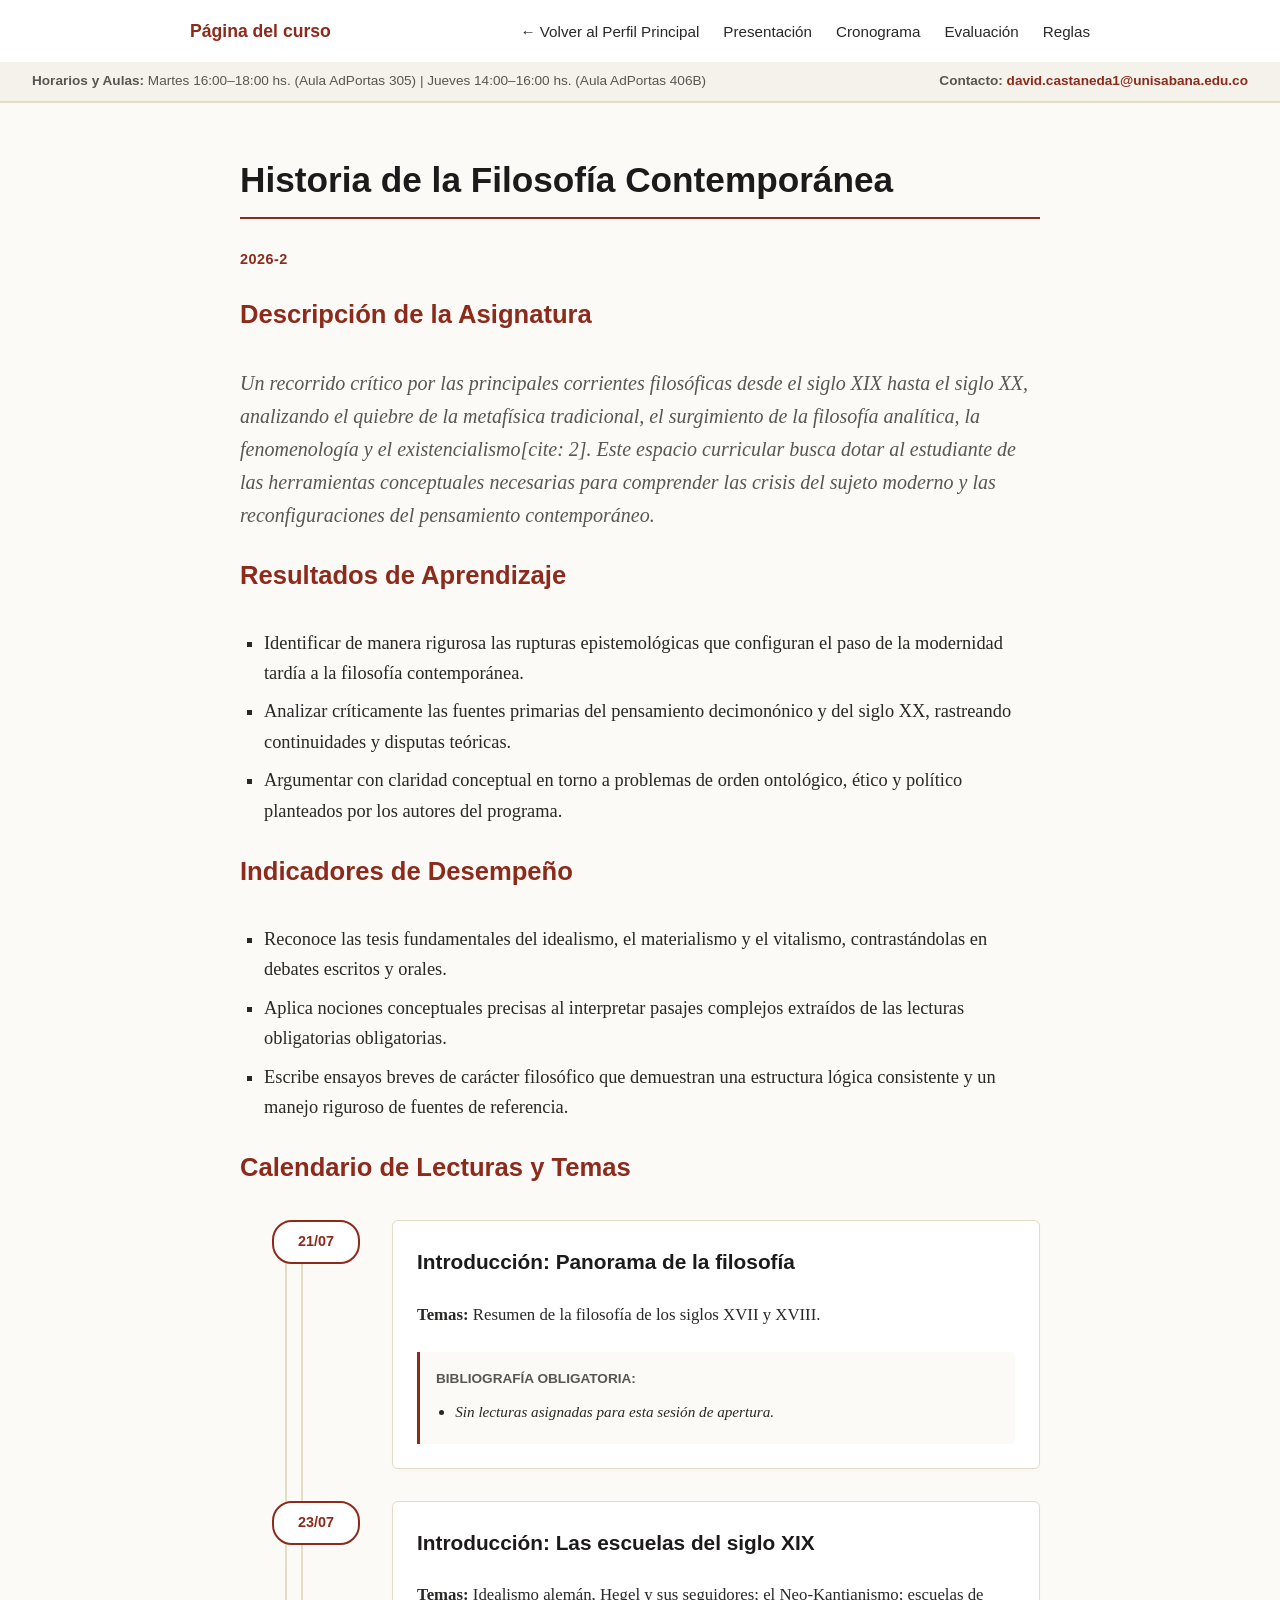
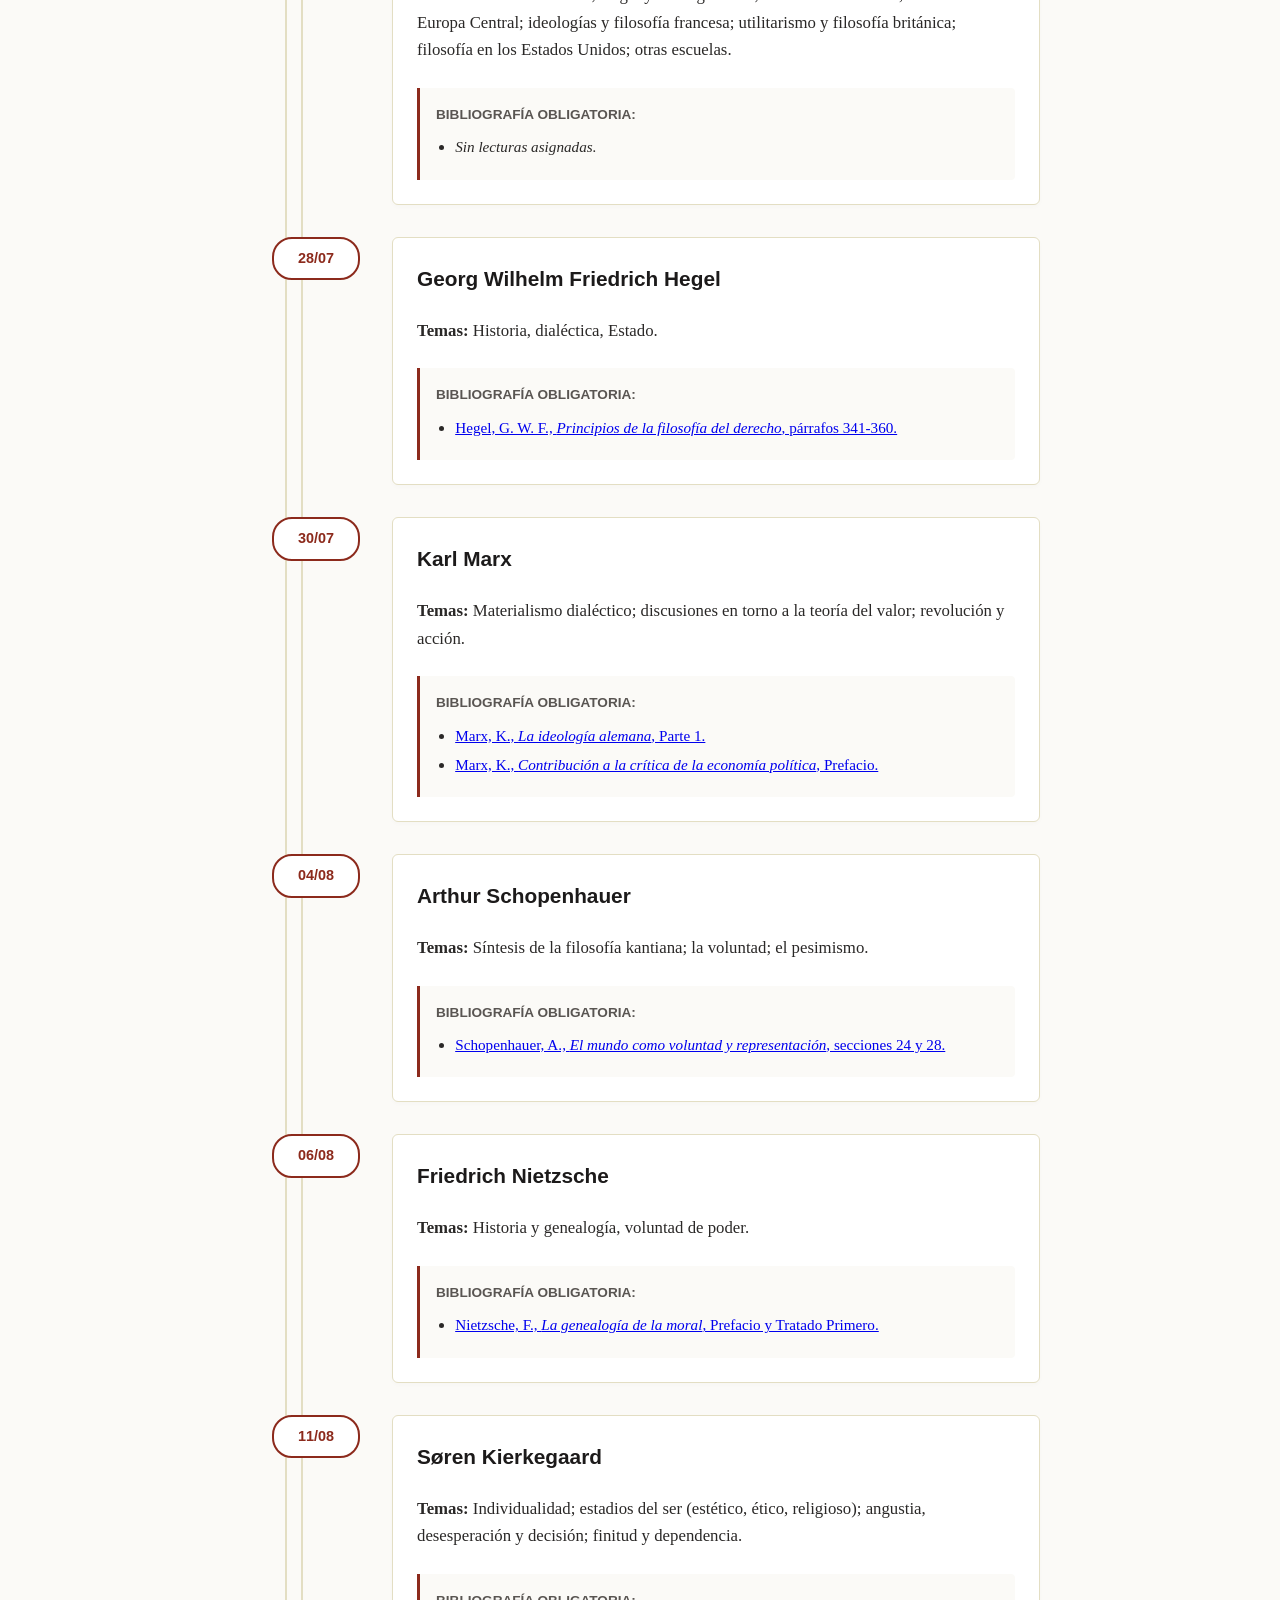
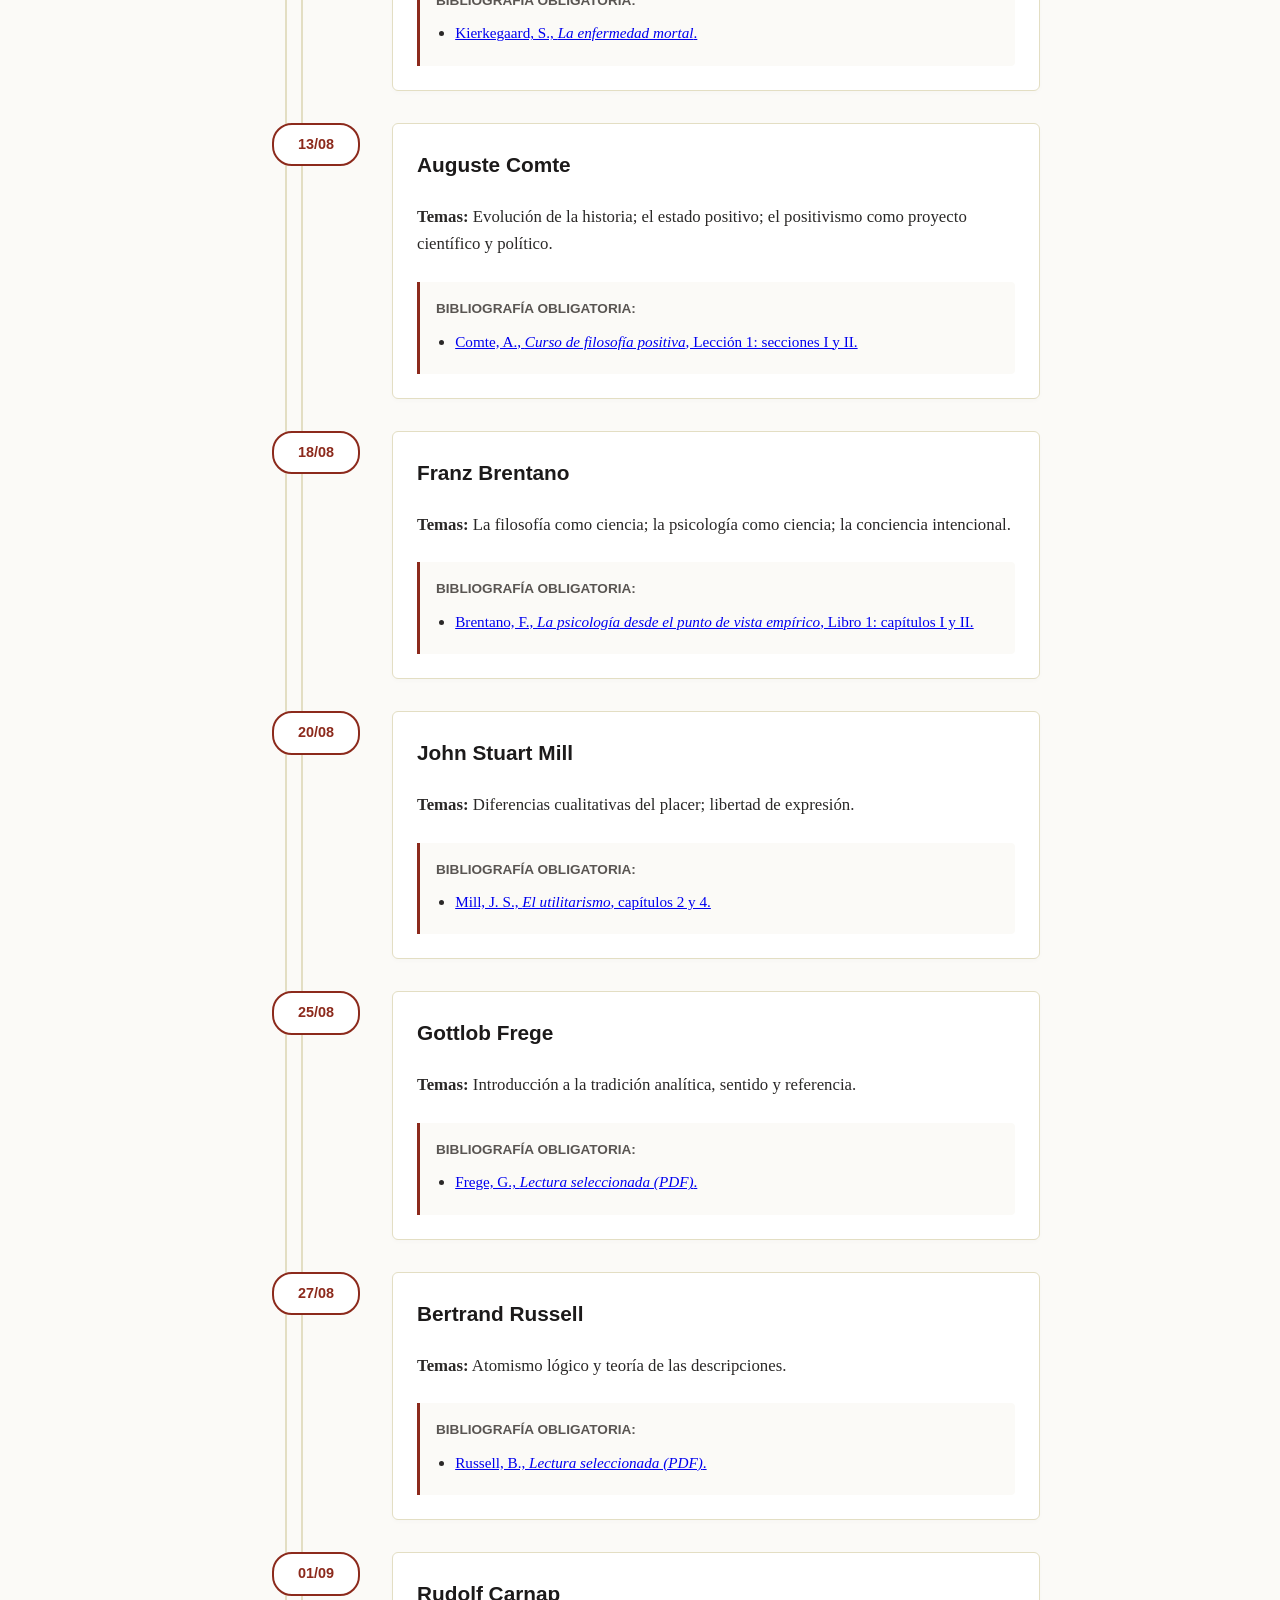
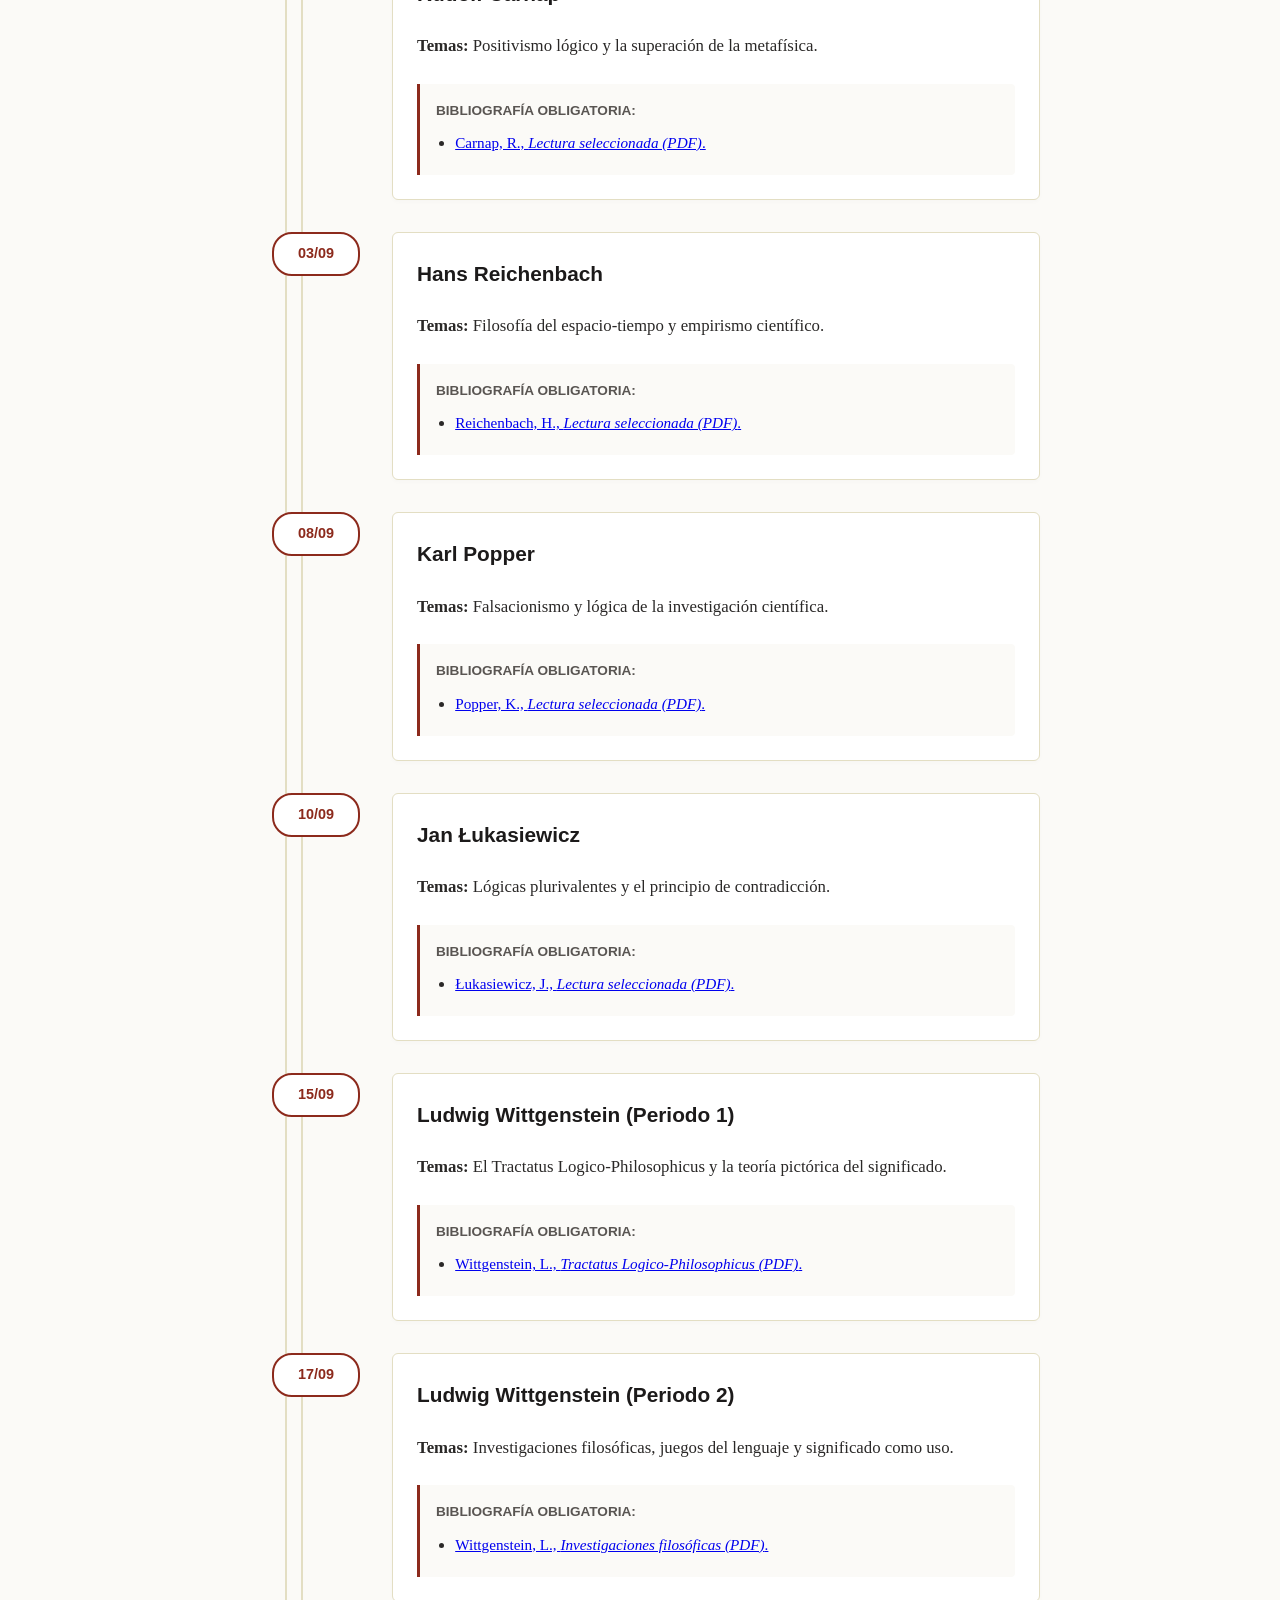
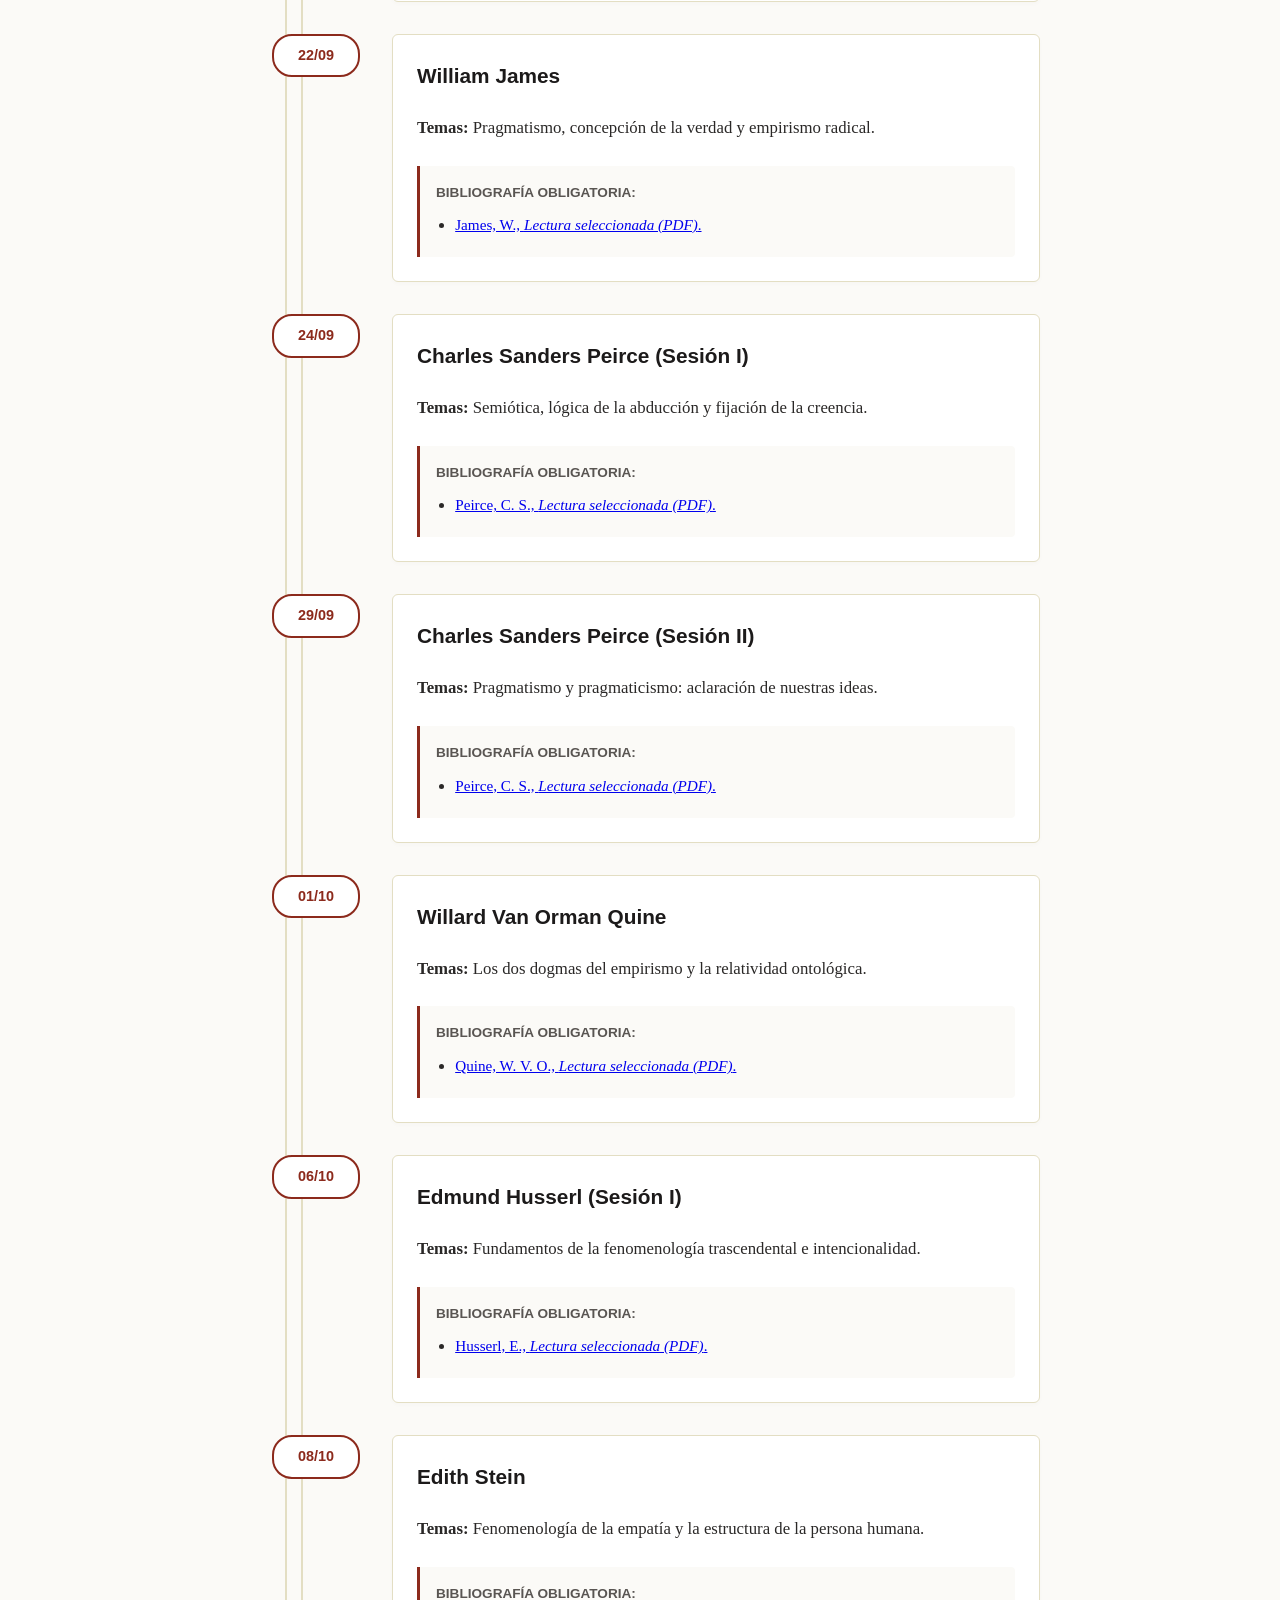
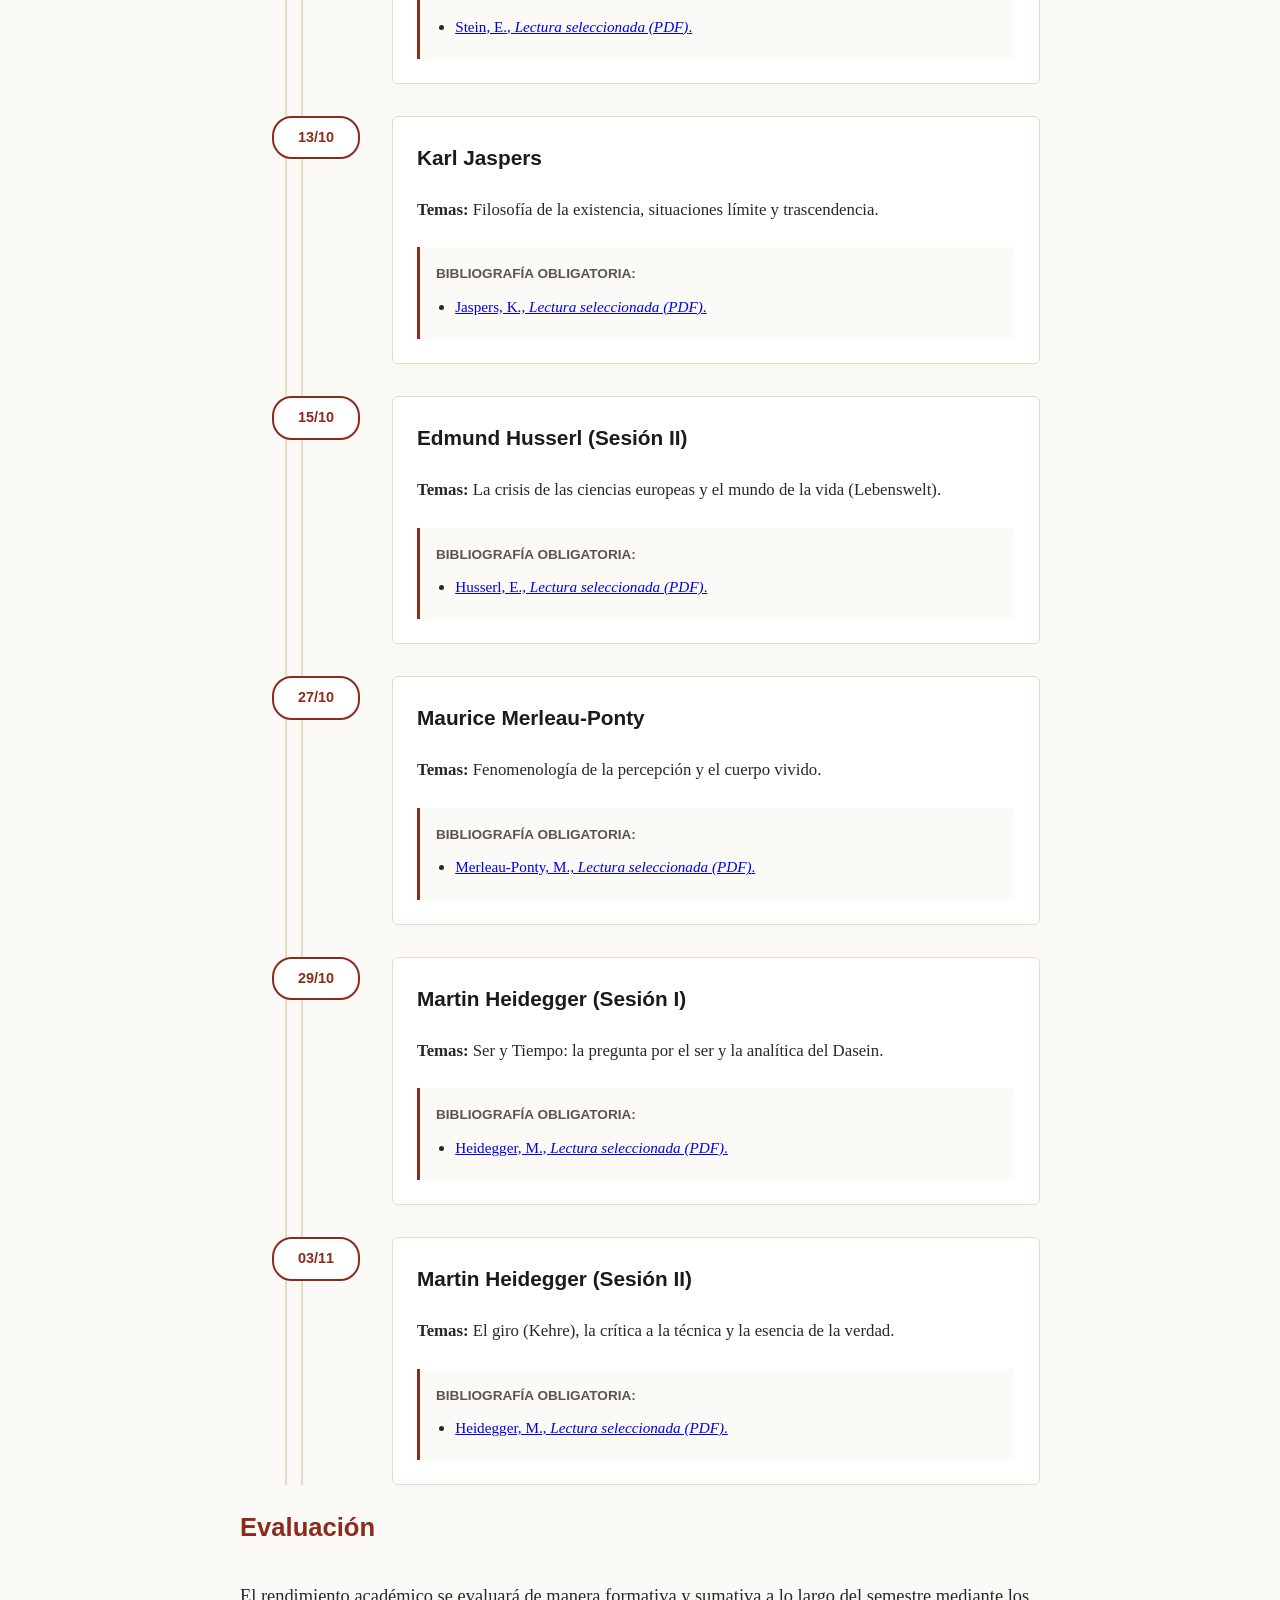
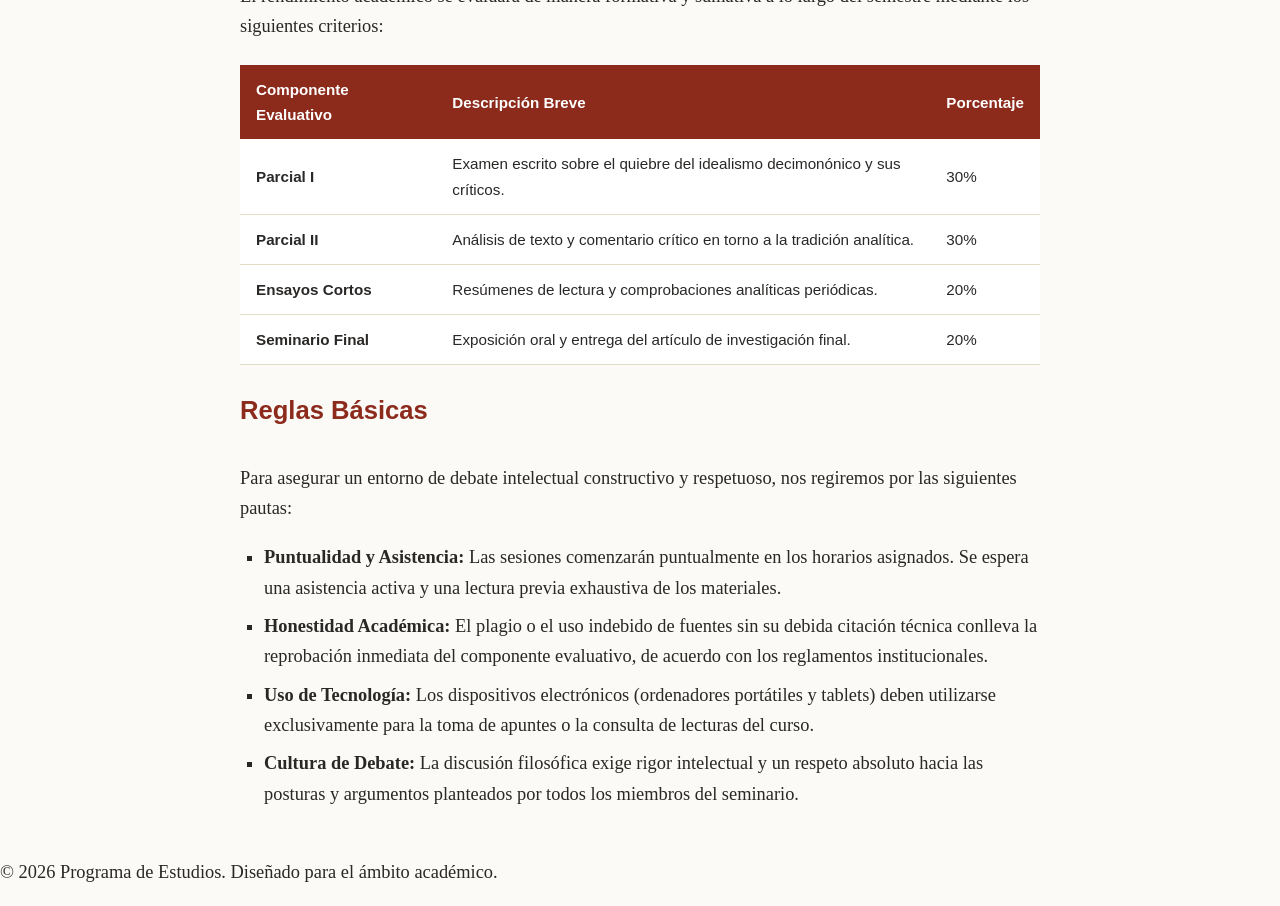
==== commit 439049b0: "Fix stylesheet link case sensitivity" ====
--- a/HFC/HFC.html
+++ b/HFC/HFC.html
@@ -4,7 +4,7 @@
     <meta charset="UTF-8">
     <meta name="viewport" content="width=device-width, initial-scale=1.0">
     <title>Programa de Estudios: Historia de la Filosofía Contemporánea</title>
-    <link rel="stylesheet" href="styleHFC.css">
+    <link rel="stylesheet" href="StyleHFC.css">
 </head>
 <body>
 
@@ -571,4 +571,4 @@
     </footer>
 
 </body>
-</html>+</html>
--- a/HFC/StyleHFC.css
+++ b/HFC/StyleHFC.css
@@ -0,0 +1,259 @@
+/* ==========================================================================
+   1. Variables Globales y Diseño de Lectura
+   ========================================================================== */
+:root {
+    --font-serif: 'Crimson Text', 'Georgia', serif; /* Ideal para prosa académica */
+    --font-sans: 'Inter', 'Helvetica Neue', sans-serif; /* Para menús e interfaces */
+    --color-fondo: #fbfaf7;      /* Crema suave que reduce el cansancio ocular */
+    --color-texto: #2a2827;      /* Carbón oscuro con excelente legibilidad */
+    --color-acento: #8c2a1c;     /* Rojo académico para títulos y fechas */
+    --color-borde: #e3dec3;      /* Tono pergamino para separar bloques */
+    --color-bloque: #ffffff;     /* Blanco puro para tarjetas individuales */
+    --line-height: 1.65;
+}
+
+body {
+    background-color: var(--color-fondo);
+    color: var(--color-texto);
+    font-family: var(--font-serif);
+    font-size: 1.15rem;
+    line-height: var(--line-height);
+    margin: 0;
+    padding: 0;
+}
+
+/* ==========================================================================
+   2. Sistema de Navegación Estructural
+   ========================================================================== */
+header {
+    background-color: #ffffff;
+    border-bottom: 1px solid var(--color-borde);
+    position: sticky;
+    top: 0;
+    z-index: 100;
+}
+
+nav {
+    display: flex;
+    justify-content: space-between;
+    align-items: center;
+    max-width: 900px;
+    margin: 0 auto;
+    padding: 1rem 2rem;
+    font-family: var(--font-sans);
+}
+
+.nav-brand {
+    font-weight: 700;
+    color: var(--color-acento);
+    font-size: 1.1rem;
+}
+
+.nav-links {
+    display: flex;
+    list-style: none;
+    margin: 0;
+    padding: 0;
+    gap: 1.5rem;
+}
+
+.nav-links a {
+    color: var(--color-texto);
+    text-decoration: none;
+    font-size: 0.95rem;
+}
+
+.nav-links a:hover {
+    color: var(--color-acento);
+}
+
+/* ==========================================================================
+   3. Estructuración del Contenido Escrito
+   ========================================================================== */
+main {
+    max-width: 800px; /* Limita el ancho para que la lectura sea cómoda */
+    margin: 3rem auto;
+    padding: 0 2rem;
+}
+
+h1, h2, h3, h4 {
+    font-family: var(--font-sans);
+    color: #1c1a1a;
+}
+
+h1 { font-size: 2.2rem; border-bottom: 2px solid var(--color-acento); padding-bottom: 0.5rem; }
+h2 { font-size: 1.6rem; color: var(--color-acento); margin-bottom: 2rem; }
+
+.course-code {
+    font-family: var(--font-sans);
+    font-size: 0.9rem;
+    color: var(--color-acento);
+    text-transform: uppercase;
+    font-weight: bold;
+    letter-spacing: 0.5px;
+}
+
+.course-description {
+    font-size: 1.25rem;
+    font-style: italic;
+    color: #595552;
+}
+
+/* ==========================================================================
+   4. La Línea de Tiempo (Timeline)
+   ========================================================================== */
+.syllabus-timeline {
+    display: flex;
+    flex-direction: column;
+    gap: 2rem;
+    position: relative;
+    padding-left: 1rem;
+}
+
+/* Línea vertical decorativa de fondo */
+.syllabus-timeline::before {
+    content: '';
+    position: absolute;
+    left: 45px;
+    top: 0;
+    bottom: 0;
+    width: 2px;
+    background-color: var(--color-borde);
+    z-index: 1;
+}
+
+/* Tarjeta individual de sesión */
+.timeline-week-card {
+    display: flex;
+    gap: 2rem;
+    position: relative;
+    z-index: 2;
+}
+
+/* Marcador visual con la Fecha (2.1) */
+.week-marker {
+    font-family: var(--font-sans);
+    font-size: 0.9rem;
+    font-weight: 700;
+    background-color: #ffffff;
+    color: var(--color-acento);
+    border: 2px solid var(--color-acento);
+    border-radius: 20px;
+    padding: 0.5rem 0.75rem;
+    min-width: 60px;
+    text-align: center;
+    height: fit-content;
+}
+
+/* Bloque contenedor del contenido principal (2.2 y 2.3) */
+.week-content {
+    background-color: var(--color-bloque);
+    border: 1px solid var(--color-borde);
+    border-radius: 6px;
+    padding: 1.5rem;
+    flex-grow: 1;
+    box-shadow: 0 2px 5px rgba(0,0,0,0.02);
+}
+
+.week-content h3 {
+    margin-top: 0;
+    font-size: 1.3rem;
+}
+
+.week-objective {
+    font-size: 1.05rem;
+    margin-bottom: 1.5rem;
+}
+
+/* Caja contenedora de la Bibliografía (2.4) */
+.bibliography-box {
+    background-color: var(--color-fondo);
+    border-left: 3px solid var(--color-acento);
+    padding: 1rem;
+    border-radius: 0 4px 4px 0;
+}
+
+.bibliography-box h4 {
+    font-size: 0.85rem;
+    text-transform: uppercase;
+    margin: 0 0 0.5rem 0;
+    color: #595552;
+}
+
+.bibliography-box ul {
+    margin: 0;
+    padding-left: 1.2rem;
+    font-size: 0.95rem;
+}
+
+.bibliography-box li {
+    margin-bottom: 0.25rem;
+}
+
+/* ==========================================================================
+   5. Optimización para Móviles
+   ========================================================================== */
+@media (max-width: 600px) {
+    .syllabus-timeline::before {
+        display: none; /* Elimina la línea vertical en pantallas pequeñas para evitar amontonamiento */
+    }
+    .timeline-week-card {
+        flex-direction: column;
+        gap: 0.5rem;
+    }
+    .week-marker {
+        align-self: flex-start;
+    }
+}
+/* Styling for Academic Bulleted Lists */
+.academic-list {
+    padding-left: 1.5rem;
+    margin-bottom: 1.5rem;
+}
+
+.academic-list li {
+    margin-bottom: 0.5rem;
+    list-style-type: square; /* Clean, professional geometric bullet markers */
+}
+
+/* Polished Tabular Matrix Design */
+.academic-table {
+    width: 100%;
+    border-collapse: collapse;
+    margin: 1.5rem 0;
+    font-family: var(--font-sans);
+    font-size: 0.95rem;
+}
+
+.academic-table th {
+    background-color: var(--color-acento);
+    color: #ffffff;
+    text-align: left;
+    padding: 0.75rem 1rem;
+    font-weight: 600;
+}
+
+.academic-table td {
+    padding: 0.75rem 1rem;
+    border-bottom: 1px solid var(--color-borde);
+    background-color: #ffffff;
+}
+
+/* Subtle meta-banner layout typography */
+.header-meta-banner {
+    background-color: #f5f2eb;
+    border-bottom: 1px solid var(--color-borde);
+    padding: 0.5rem 2rem;
+    display: flex;
+    justify-content: space-between;
+    flex-wrap: wrap;
+    font-family: var(--font-sans);
+    font-size: 0.85rem;
+    color: #595552;
+}
+
+.header-meta-banner a {
+    color: var(--color-acento);
+    text-decoration: none;
+    font-weight: 600;
+}
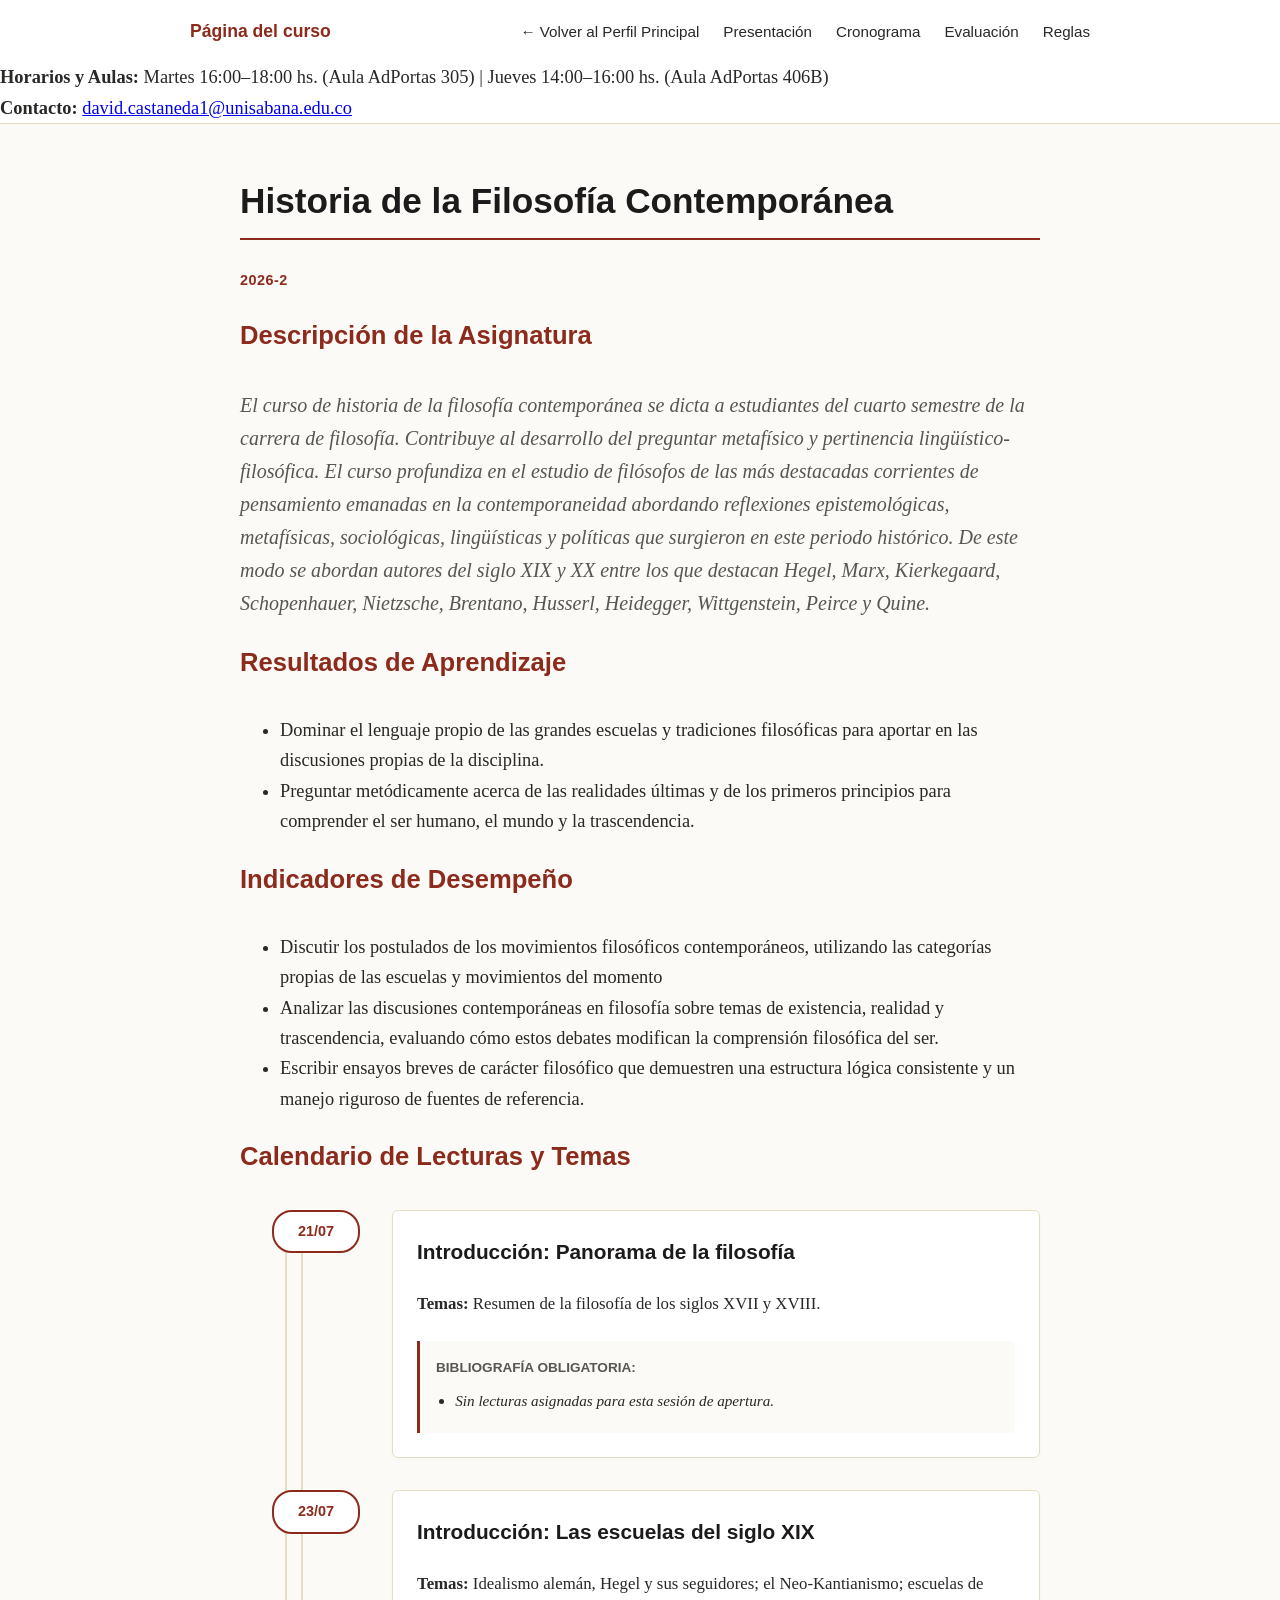
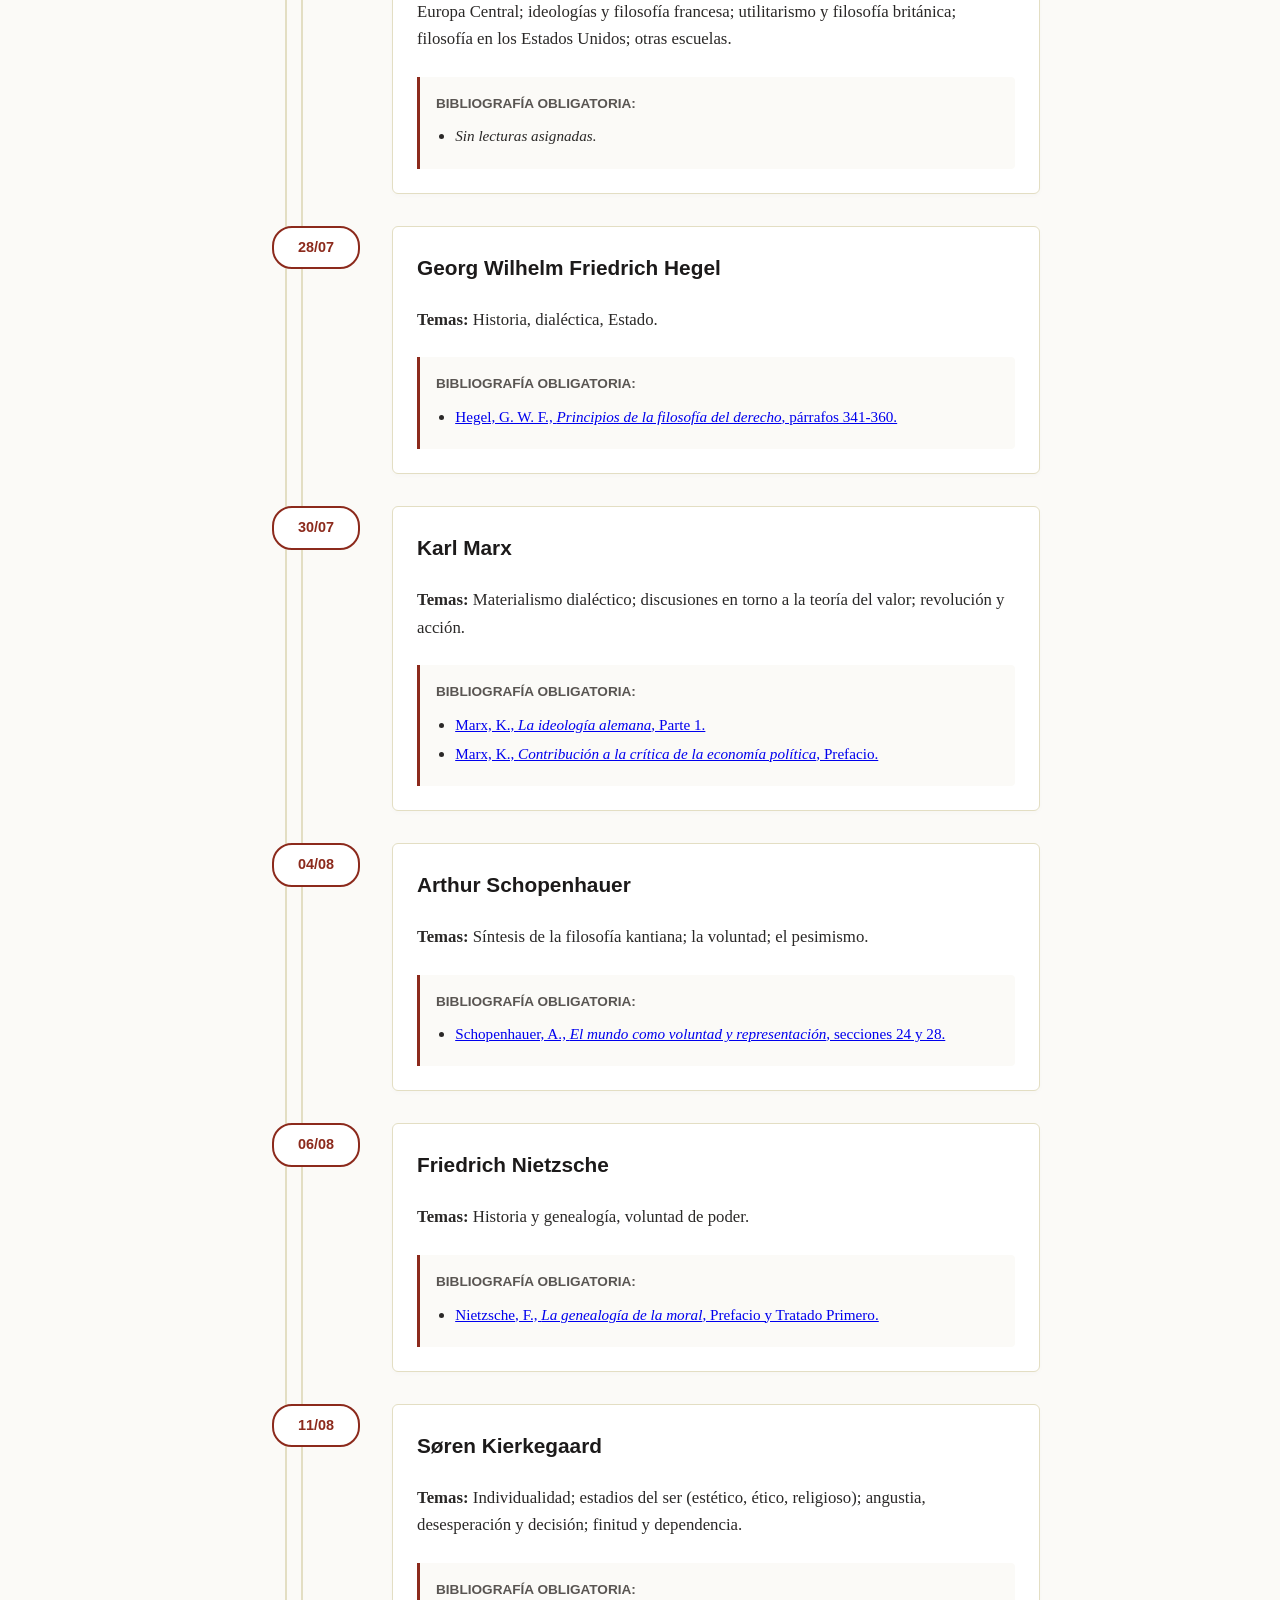
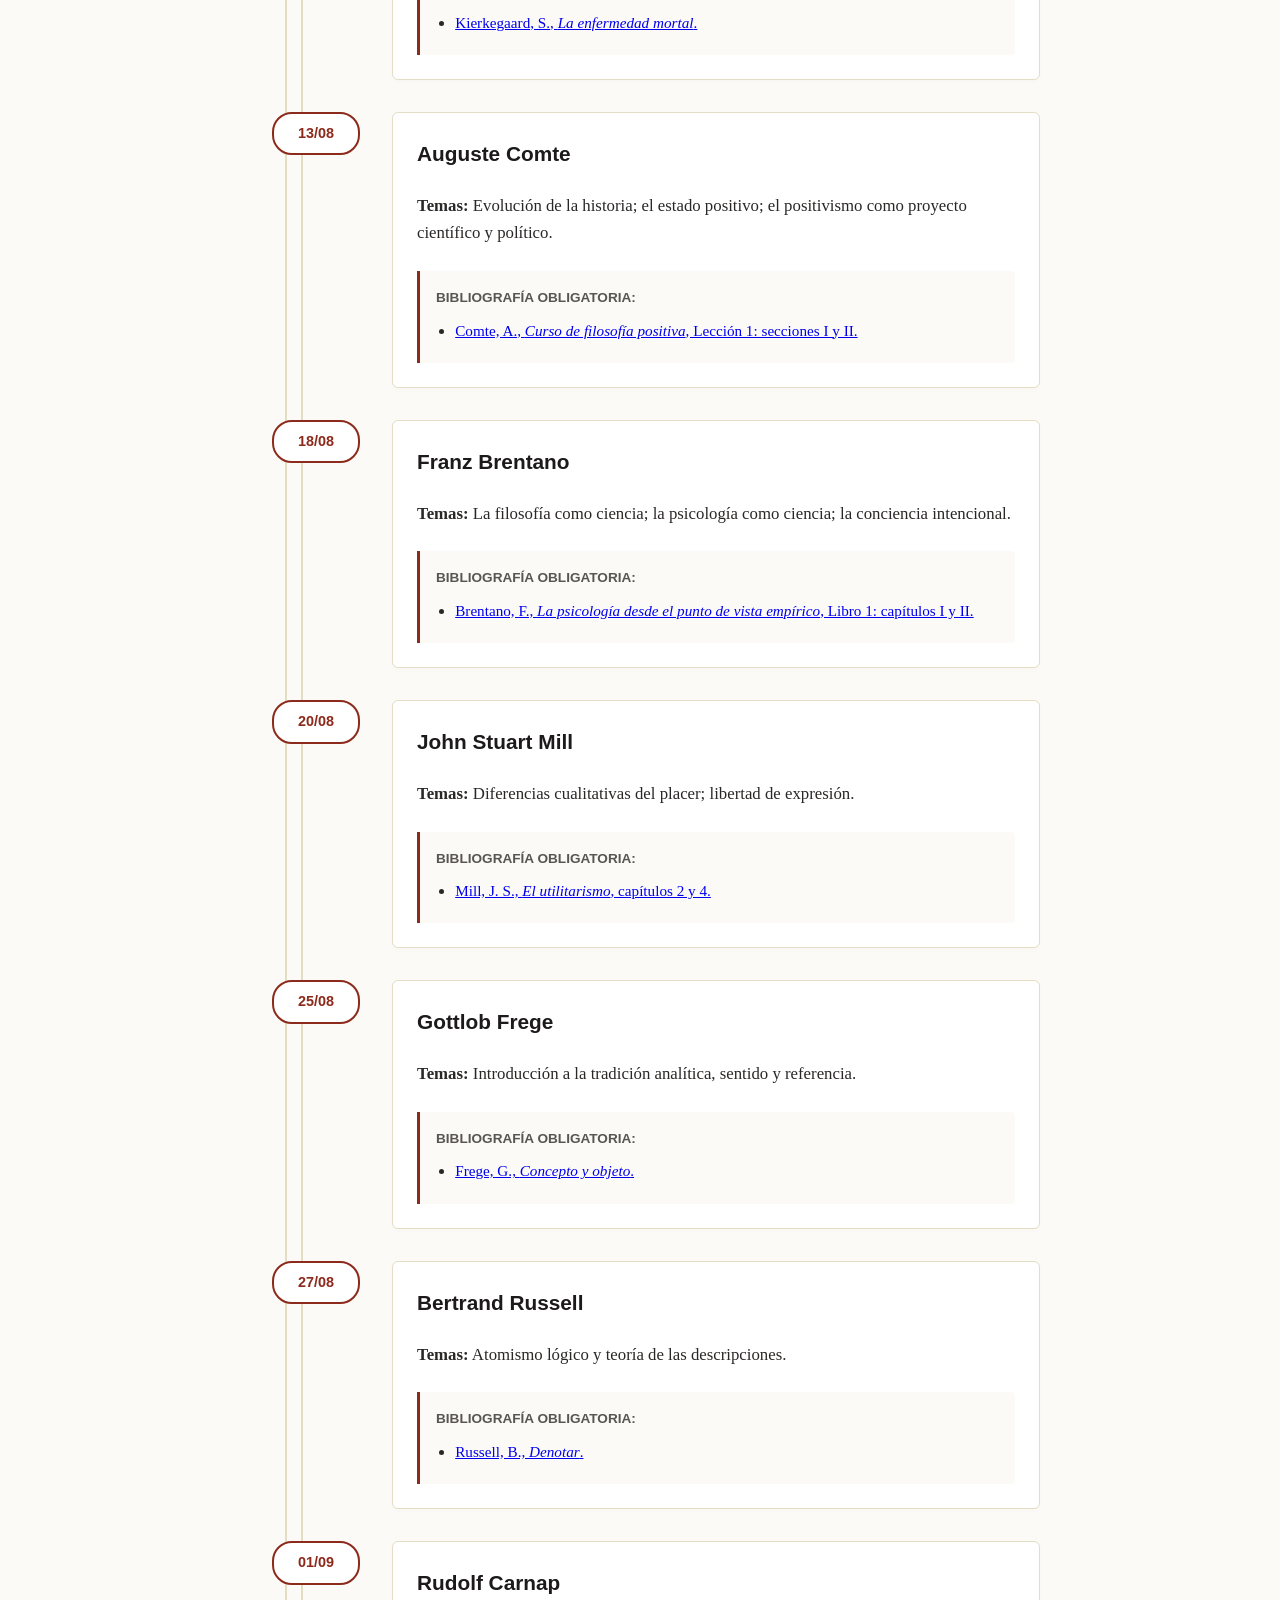
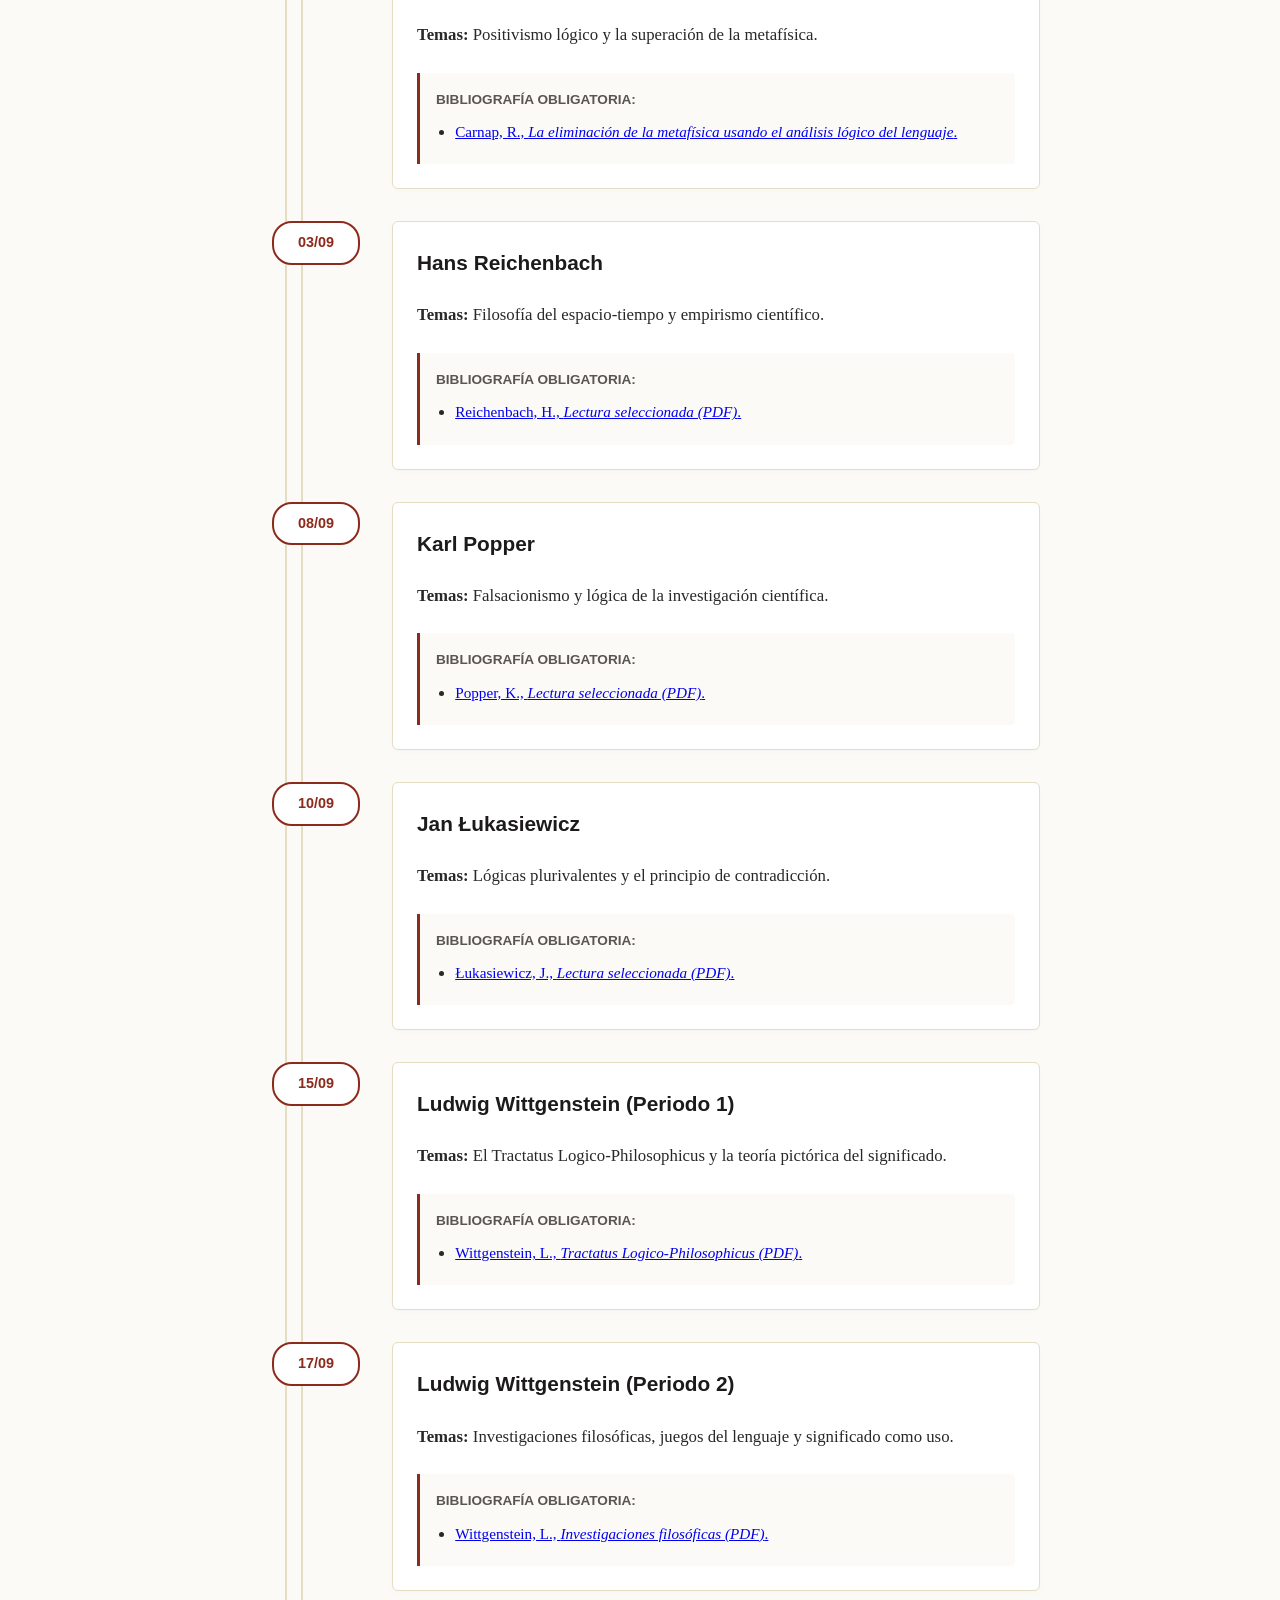
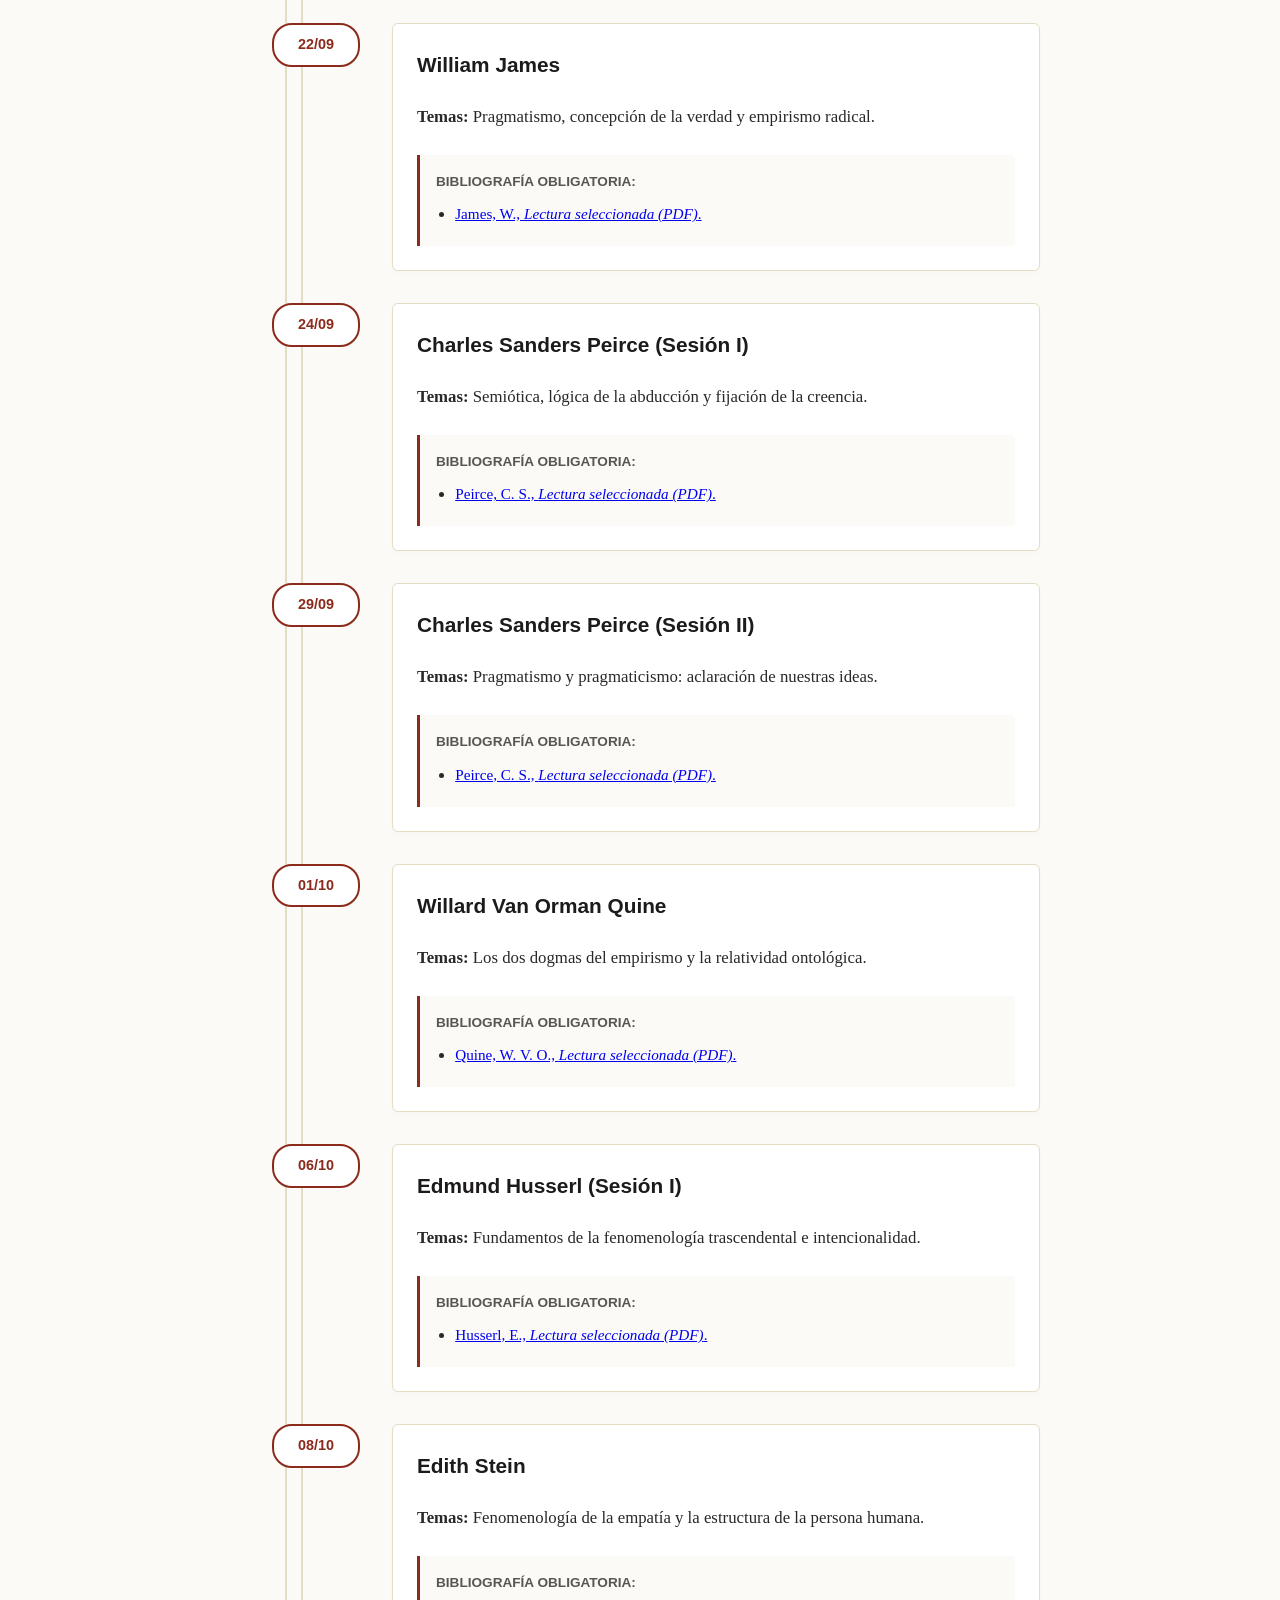
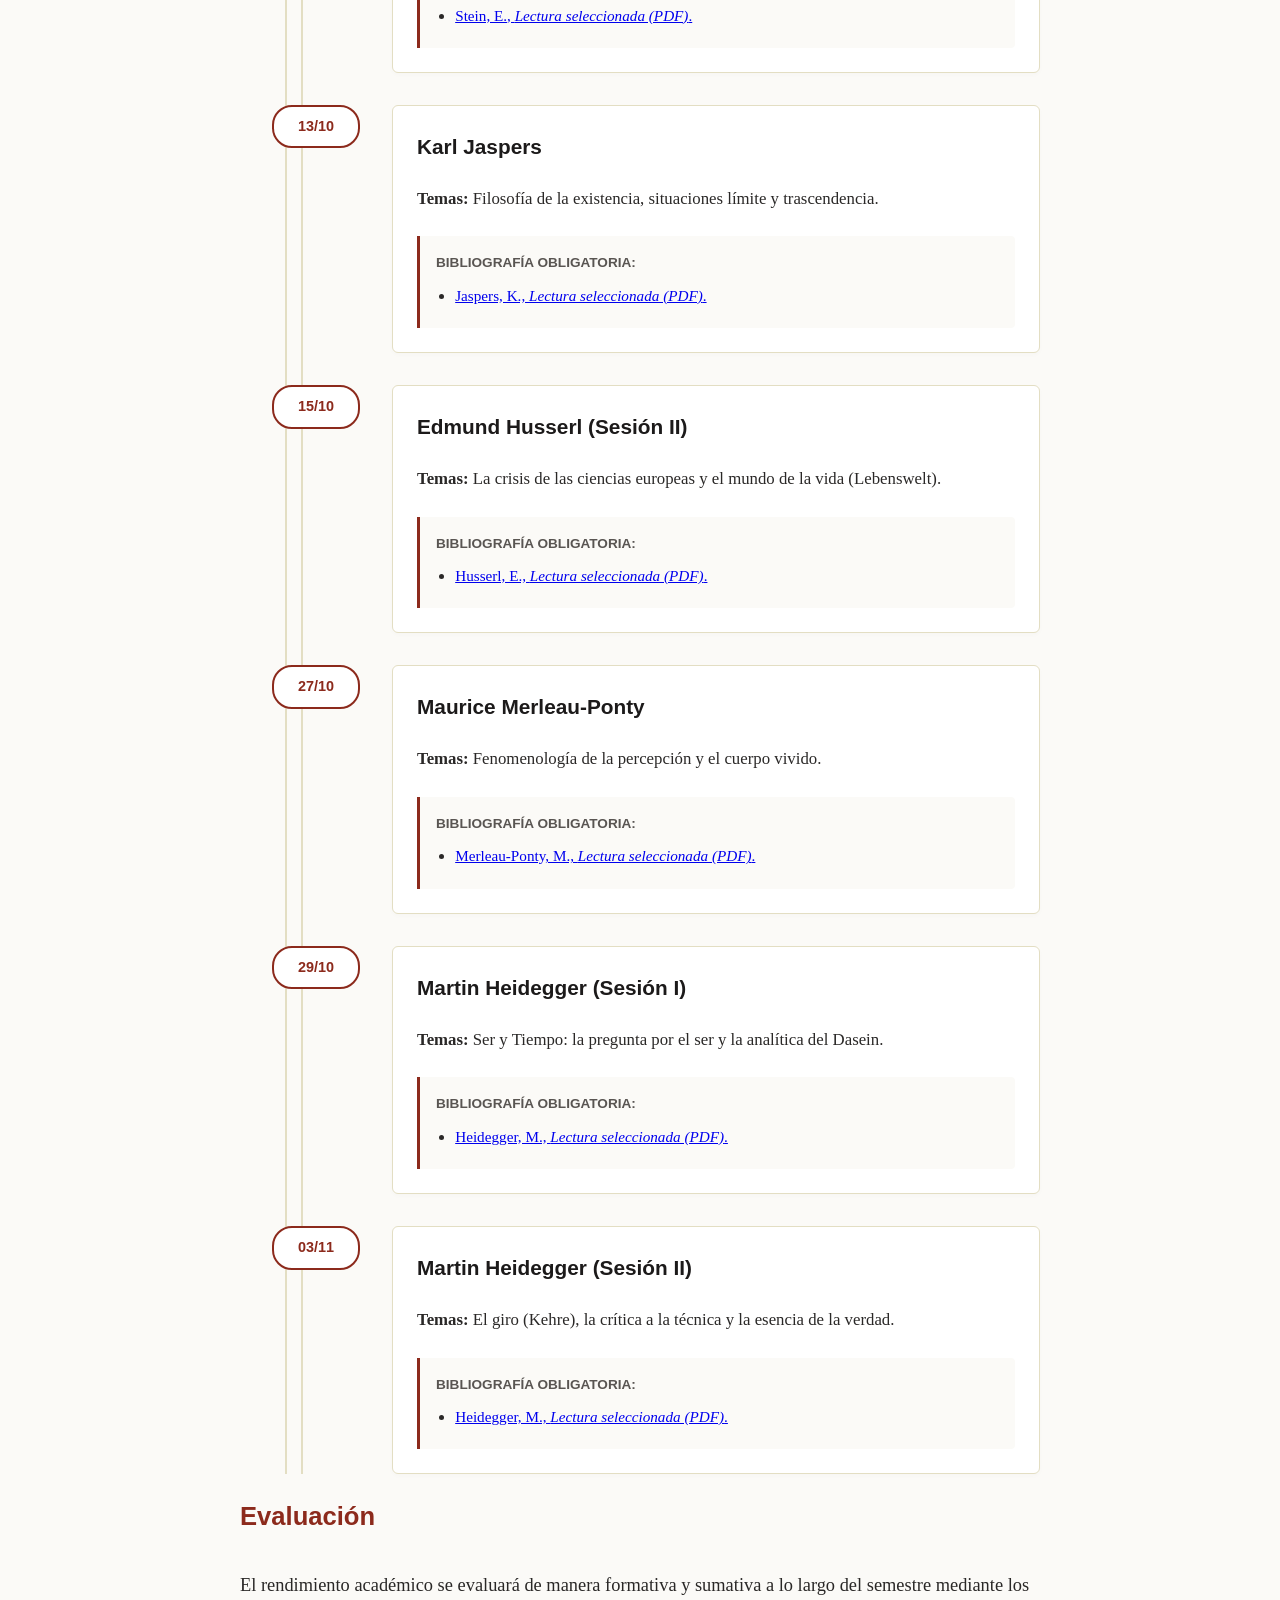
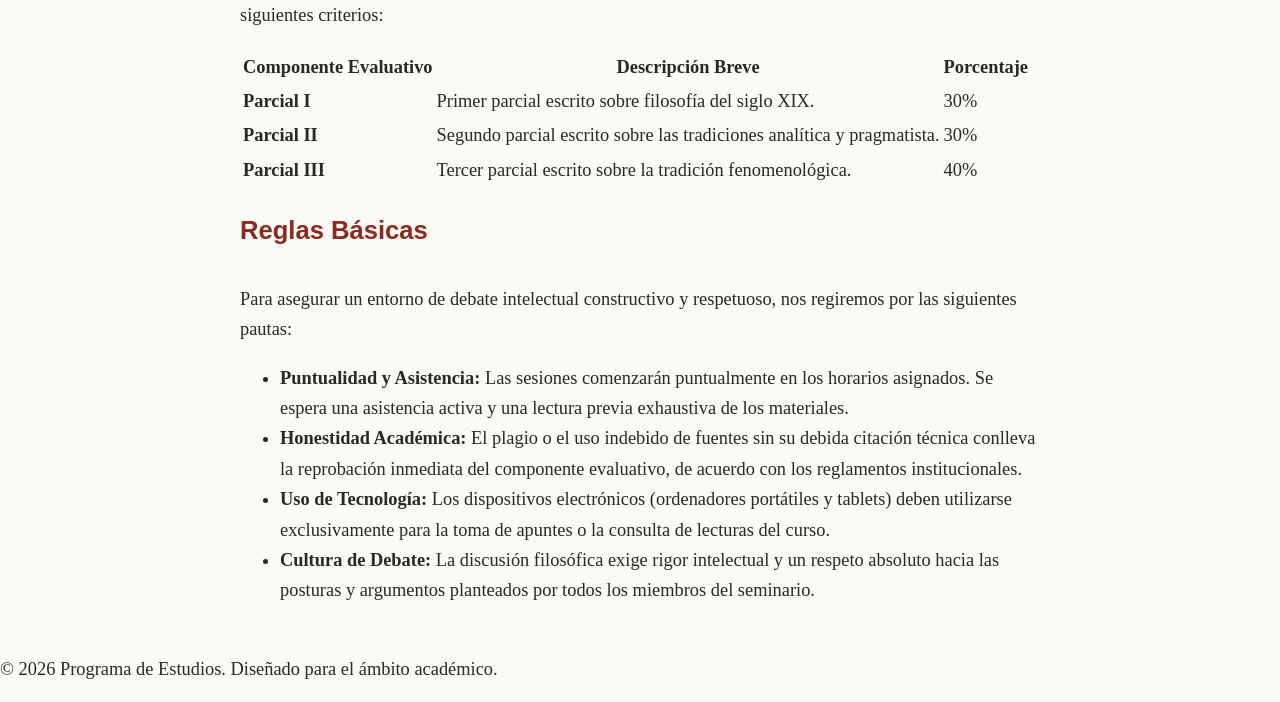
==== commit b354cd92: "Add files via upload" ====
--- a/HFC/HFC.html
+++ b/HFC/HFC.html
@@ -4,7 +4,7 @@
     <meta charset="UTF-8">
     <meta name="viewport" content="width=device-width, initial-scale=1.0">
     <title>Programa de Estudios: Historia de la Filosofía Contemporánea</title>
-    <link rel="stylesheet" href="StyleHFC.css">
+    <link rel="stylesheet" href="styleHFC.css">
 </head>
 <body>
 
@@ -44,25 +44,29 @@
             <div class="syllabus-sub-section">
                 <h2>Descripción de la Asignatura</h2>
                 <p class="course-description">
-                    Un recorrido crítico por las principales corrientes filosóficas desde el siglo XIX hasta el siglo XX, analizando el quiebre de la metafísica tradicional, el surgimiento de la filosofía analítica, la fenomenología y el existencialismo[cite: 2]. Este espacio curricular busca dotar al estudiante de las herramientas conceptuales necesarias para comprender las crisis del sujeto moderno y las reconfiguraciones del pensamiento contemporáneo.
+                    El curso de historia de la filosofía contemporánea se dicta a estudiantes del cuarto semestre de la carrera de filosofía. Contribuye al desarrollo del 
+preguntar metafísico y pertinencia lingüístico-filosófica. El curso profundiza en el estudio de filósofos de las más destacadas corrientes de 
+pensamiento emanadas en la contemporaneidad abordando reflexiones epistemológicas, metafísicas, sociológicas, lingüísticas y políticas que 
+surgieron en este periodo histórico. De este modo se abordan autores del siglo XIX y XX entre los que destacan Hegel, Marx, Kierkegaard, 
+Schopenhauer, Nietzsche, Brentano, Husserl, Heidegger, Wittgenstein, Peirce y Quine.
                 </p>
             </div>
 
             <div class="syllabus-sub-section">
                 <h2>Resultados de Aprendizaje</h2>
                 <ul class="academic-list">
-                    <li>Identificar de manera rigurosa las rupturas epistemológicas que configuran el paso de la modernidad tardía a la filosofía contemporánea.</li>
-                    <li>Analizar críticamente las fuentes primarias del pensamiento decimonónico y del siglo XX, rastreando continuidades y disputas teóricas.</li>
-                    <li>Argumentar con claridad conceptual en torno a problemas de orden ontológico, ético y político planteados por los autores del programa.</li>
+                    <li>Dominar el lenguaje propio de las grandes escuelas y 
+                    tradiciones filosóficas para aportar en las discusiones propias de la disciplina. </li>
+                    <li>Preguntar metódicamente acerca de las realidades últimas y de los primeros principios para comprender el ser humano, el mundo y la trascendencia.</li>
                 </ul>
             </div>
 
             <div class="syllabus-sub-section">
                 <h2>Indicadores de Desempeño</h2>
                 <ul class="academic-list">
-                    <li>Reconoce las tesis fundamentales del idealismo, el materialismo y el vitalismo, contrastándolas en debates escritos y orales.</li>
-                    <li>Aplica nociones conceptuales precisas al interpretar pasajes complejos extraídos de las lecturas obligatorias obligatorias.</li>
-                    <li>Escribe ensayos breves de carácter filosófico que demuestran una estructura lógica consistente y un manejo riguroso de fuentes de referencia.</li>
+                    <li>Discutir los postulados de los movimientos filosóficos contemporáneos, utilizando las categorías propias de las escuelas y movimientos del momento</li>
+                    <li>Analizar las discusiones contemporáneas en filosofía sobre temas de existencia, realidad y trascendencia, evaluando cómo estos debates modifican la comprensión filosófica del ser.</li>
+                    <li>Escribir ensayos breves de carácter filosófico que demuestren una estructura lógica consistente y un manejo riguroso de fuentes de referencia.</li>
                 </ul>
             </div>
         </section>
@@ -234,7 +238,7 @@
             <div class="bibliography-box">
                 <h4>Bibliografía Obligatoria:</h4>
                 <ul>
-                    <li><a href="pdfs/Frege.pdf" class="bib-link" download>Frege, G., <em>Lectura seleccionada (PDF)</em>.</a></li>
+                    <li><a href="pdfs/Frege.pdf" class="bib-link" download>Frege, G., <em>Concepto y objeto</em>.</a></li>
                 </ul>
             </div>
         </div>
@@ -249,7 +253,7 @@
             <div class="bibliography-box">
                 <h4>Bibliografía Obligatoria:</h4>
                 <ul>
-                    <li><a href="pdfs/Russell.pdf" class="bib-link" download>Russell, B., <em>Lectura seleccionada (PDF)</em>.</a></li>
+                    <li><a href="pdfs/Russell.pdf" class="bib-link" download>Russell, B., <em>Denotar</em>.</a></li>
                 </ul>
             </div>
         </div>
@@ -264,7 +268,7 @@
             <div class="bibliography-box">
                 <h4>Bibliografía Obligatoria:</h4>
                 <ul>
-                    <li><a href="pdfs/Carnap.pdf" class="bib-link" download>Carnap, R., <em>Lectura seleccionada (PDF)</em>.</a></li>
+                    <li><a href="pdfs/Carnap.pdf" class="bib-link" download>Carnap, R., <em>La eliminación de la metafísica usando el análisis lógico del lenguaje</em>.</a></li>
                 </ul>
             </div>
         </div>
@@ -530,23 +534,18 @@
                 <tbody>
                     <tr>
                         <td><strong>Parcial I</strong></td>
-                        <td>Examen escrito sobre el quiebre del idealismo decimonónico y sus críticos.</td>
+                        <td>Primer parcial escrito sobre filosofía del siglo XIX.</td>
                         <td>30%</td>
                     </tr>
                     <tr>
                         <td><strong>Parcial II</strong></td>
-                        <td>Análisis de texto y comentario crítico en torno a la tradición analítica.</td>
+                        <td>Segundo parcial escrito sobre las tradiciones analítica y pragmatista.</td>
                         <td>30%</td>
                     </tr>
                     <tr>
-                        <td><strong>Ensayos Cortos</strong></td>
-                        <td>Resúmenes de lectura y comprobaciones analíticas periódicas.</td>
-                        <td>20%</td>
-                    </tr>
-                    <tr>
-                        <td><strong>Seminario Final</strong></td>
-                        <td>Exposición oral y entrega del artículo de investigación final.</td>
-                        <td>20%</td>
+                        <td><strong>Parcial III</strong></td>
+                        <td>Tercer parcial escrito sobre la tradición fenomenológica.</td>
+                        <td>40%</td>
                     </tr>
                 </tbody>
             </table>
@@ -571,4 +570,4 @@
     </footer>
 
 </body>
-</html>
+</html>
--- a/HFC/styleHFC.css
+++ b/HFC/styleHFC.css
@@ -0,0 +1,207 @@
+/* ==========================================================================
+   1. Variables Globales y Diseño de Lectura
+   ========================================================================== */
+:root {
+    --font-serif: 'Crimson Text', 'Georgia', serif; /* Ideal para prosa académica */
+    --font-sans: 'Inter', 'Helvetica Neue', sans-serif; /* Para menús e interfaces */
+    --color-fondo: #fbfaf7;      /* Crema suave que reduce el cansancio ocular */
+    --color-texto: #2a2827;      /* Carbón oscuro con excelente legibilidad */
+    --color-acento: #8c2a1c;     /* Rojo académico para títulos y fechas */
+    --color-borde: #e3dec3;      /* Tono pergamino para separar bloques */
+    --color-bloque: #ffffff;     /* Blanco puro para tarjetas individuales */
+    --line-height: 1.65;
+}
+
+body {
+    background-color: var(--color-fondo);
+    color: var(--color-texto);
+    font-family: var(--font-serif);
+    font-size: 1.15rem;
+    line-height: var(--line-height);
+    margin: 0;
+    padding: 0;
+}
+
+/* ==========================================================================
+   2. Sistema de Navegación Estructural
+   ========================================================================== */
+header {
+    background-color: #ffffff;
+    border-bottom: 1px solid var(--color-borde);
+    position: sticky;
+    top: 0;
+    z-index: 100;
+}
+
+nav {
+    display: flex;
+    justify-content: space-between;
+    align-items: center;
+    max-width: 900px;
+    margin: 0 auto;
+    padding: 1rem 2rem;
+    font-family: var(--font-sans);
+}
+
+.nav-brand {
+    font-weight: 700;
+    color: var(--color-acento);
+    font-size: 1.1rem;
+}
+
+.nav-links {
+    display: flex;
+    list-style: none;
+    margin: 0;
+    padding: 0;
+    gap: 1.5rem;
+}
+
+.nav-links a {
+    color: var(--color-texto);
+    text-decoration: none;
+    font-size: 0.95rem;
+}
+
+.nav-links a:hover {
+    color: var(--color-acento);
+}
+
+/* ==========================================================================
+   3. Estructuración del Contenido Escrito
+   ========================================================================== */
+main {
+    max-width: 800px; /* Limita el ancho para que la lectura sea cómoda */
+    margin: 3rem auto;
+    padding: 0 2rem;
+}
+
+h1, h2, h3, h4 {
+    font-family: var(--font-sans);
+    color: #1c1a1a;
+}
+
+h1 { font-size: 2.2rem; border-bottom: 2px solid var(--color-acento); padding-bottom: 0.5rem; }
+h2 { font-size: 1.6rem; color: var(--color-acento); margin-bottom: 2rem; }
+
+.course-code {
+    font-family: var(--font-sans);
+    font-size: 0.9rem;
+    color: var(--color-acento);
+    text-transform: uppercase;
+    font-weight: bold;
+    letter-spacing: 0.5px;
+}
+
+.course-description {
+    font-size: 1.25rem;
+    font-style: italic;
+    color: #595552;
+}
+
+/* ==========================================================================
+   4. La Línea de Tiempo (Timeline)
+   ========================================================================== */
+.syllabus-timeline {
+    display: flex;
+    flex-direction: column;
+    gap: 2rem;
+    position: relative;
+    padding-left: 1rem;
+}
+
+/* Línea vertical decorativa de fondo */
+.syllabus-timeline::before {
+    content: '';
+    position: absolute;
+    left: 45px;
+    top: 0;
+    bottom: 0;
+    width: 2px;
+    background-color: var(--color-borde);
+    z-index: 1;
+}
+
+/* Tarjeta individual de sesión */
+.timeline-week-card {
+    display: flex;
+    gap: 2rem;
+    position: relative;
+    z-index: 2;
+}
+
+/* Marcador visual con la Fecha (2.1) */
+.week-marker {
+    font-family: var(--font-sans);
+    font-size: 0.9rem;
+    font-weight: 700;
+    background-color: #ffffff;
+    color: var(--color-acento);
+    border: 2px solid var(--color-acento);
+    border-radius: 20px;
+    padding: 0.5rem 0.75rem;
+    min-width: 60px;
+    text-align: center;
+    height: fit-content;
+}
+
+/* Bloque contenedor del contenido principal (2.2 y 2.3) */
+.week-content {
+    background-color: var(--color-bloque);
+    border: 1px solid var(--color-borde);
+    border-radius: 6px;
+    padding: 1.5rem;
+    flex-grow: 1;
+    box-shadow: 0 2px 5px rgba(0,0,0,0.02);
+}
+
+.week-content h3 {
+    margin-top: 0;
+    font-size: 1.3rem;
+}
+
+.week-objective {
+    font-size: 1.05rem;
+    margin-bottom: 1.5rem;
+}
+
+/* Caja contenedora de la Bibliografía (2.4) */
+.bibliography-box {
+    background-color: var(--color-fondo);
+    border-left: 3px solid var(--color-acento);
+    padding: 1rem;
+    border-radius: 0 4px 4px 0;
+}
+
+.bibliography-box h4 {
+    font-size: 0.85rem;
+    text-transform: uppercase;
+    margin: 0 0 0.5rem 0;
+    color: #595552;
+}
+
+.bibliography-box ul {
+    margin: 0;
+    padding-left: 1.2rem;
+    font-size: 0.95rem;
+}
+
+.bibliography-box li {
+    margin-bottom: 0.25rem;
+}
+
+/* ==========================================================================
+   5. Optimización para Móviles
+   ========================================================================== */
+@media (max-width: 600px) {
+    .syllabus-timeline::before {
+        display: none; /* Elimina la línea vertical en pantallas pequeñas para evitar amontonamiento */
+    }
+    .timeline-week-card {
+        flex-direction: column;
+        gap: 0.5rem;
+    }
+    .week-marker {
+        align-self: flex-start;
+    }
+}
